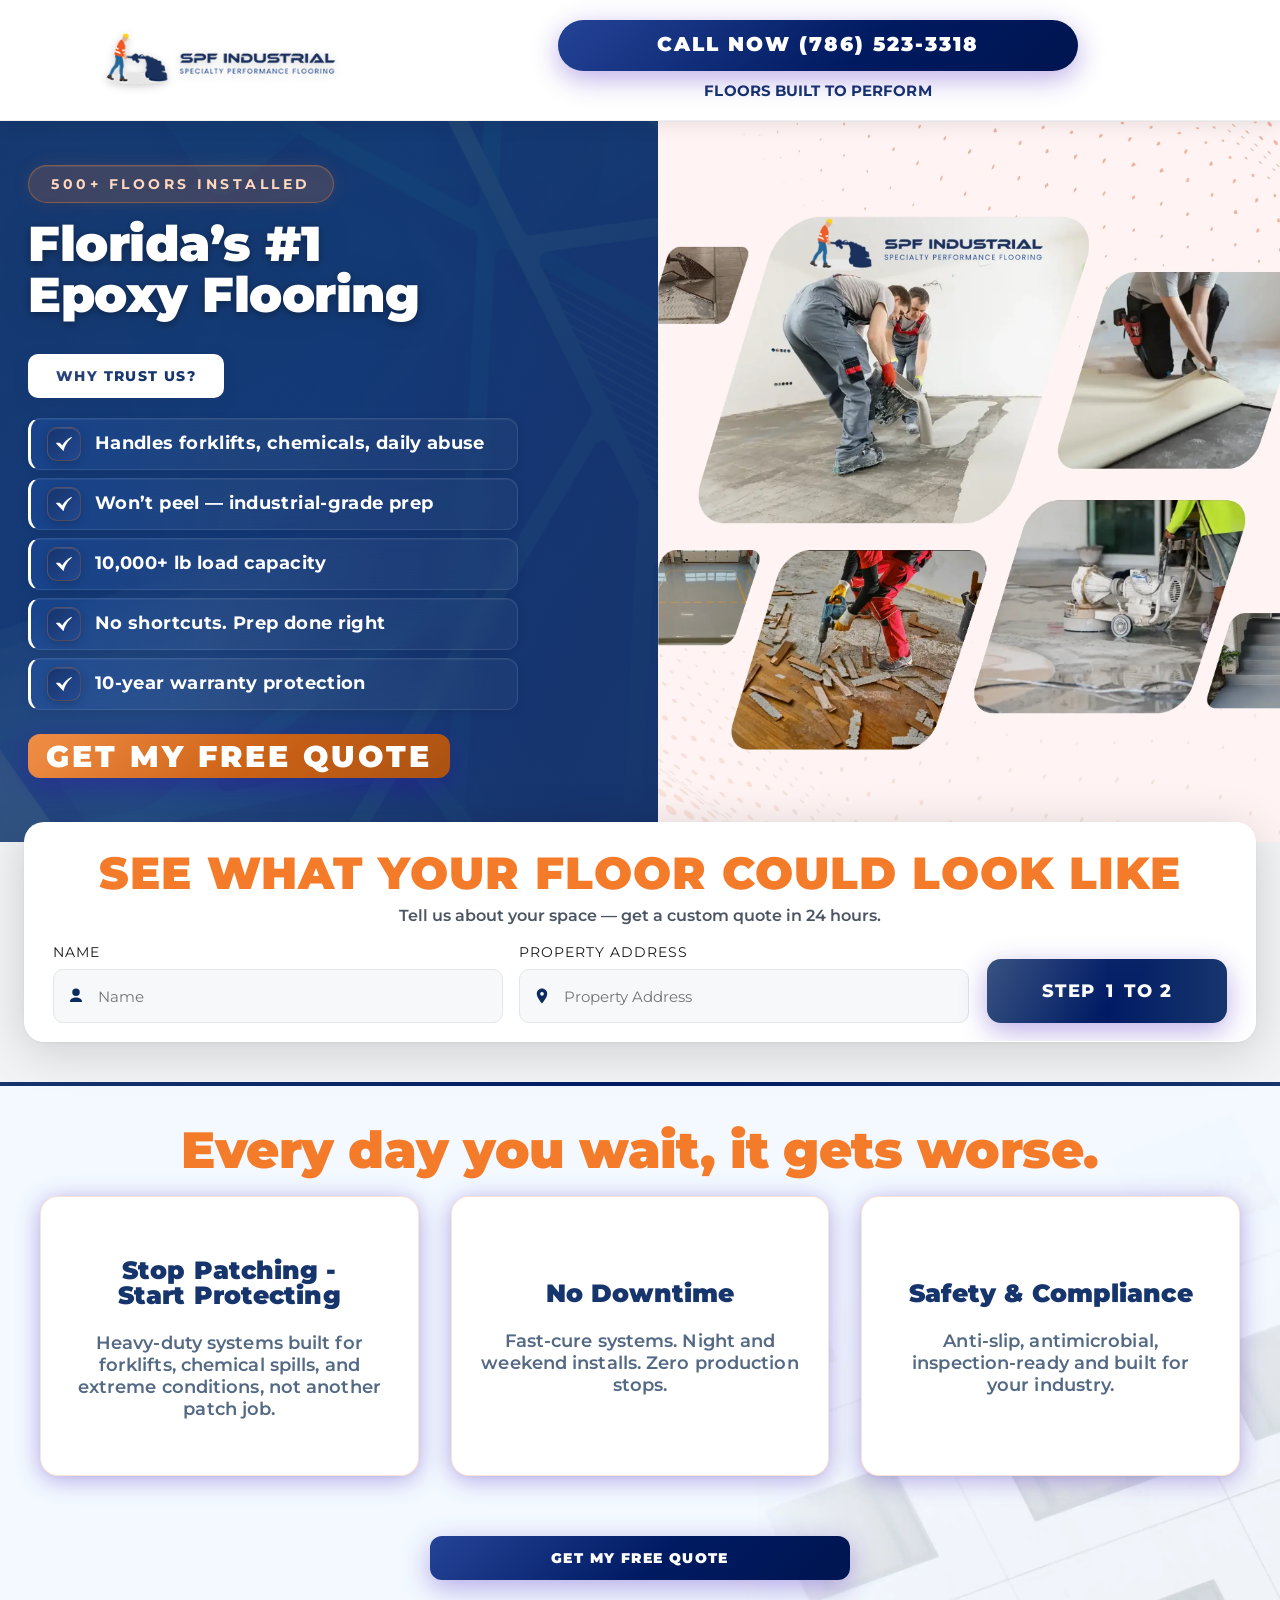
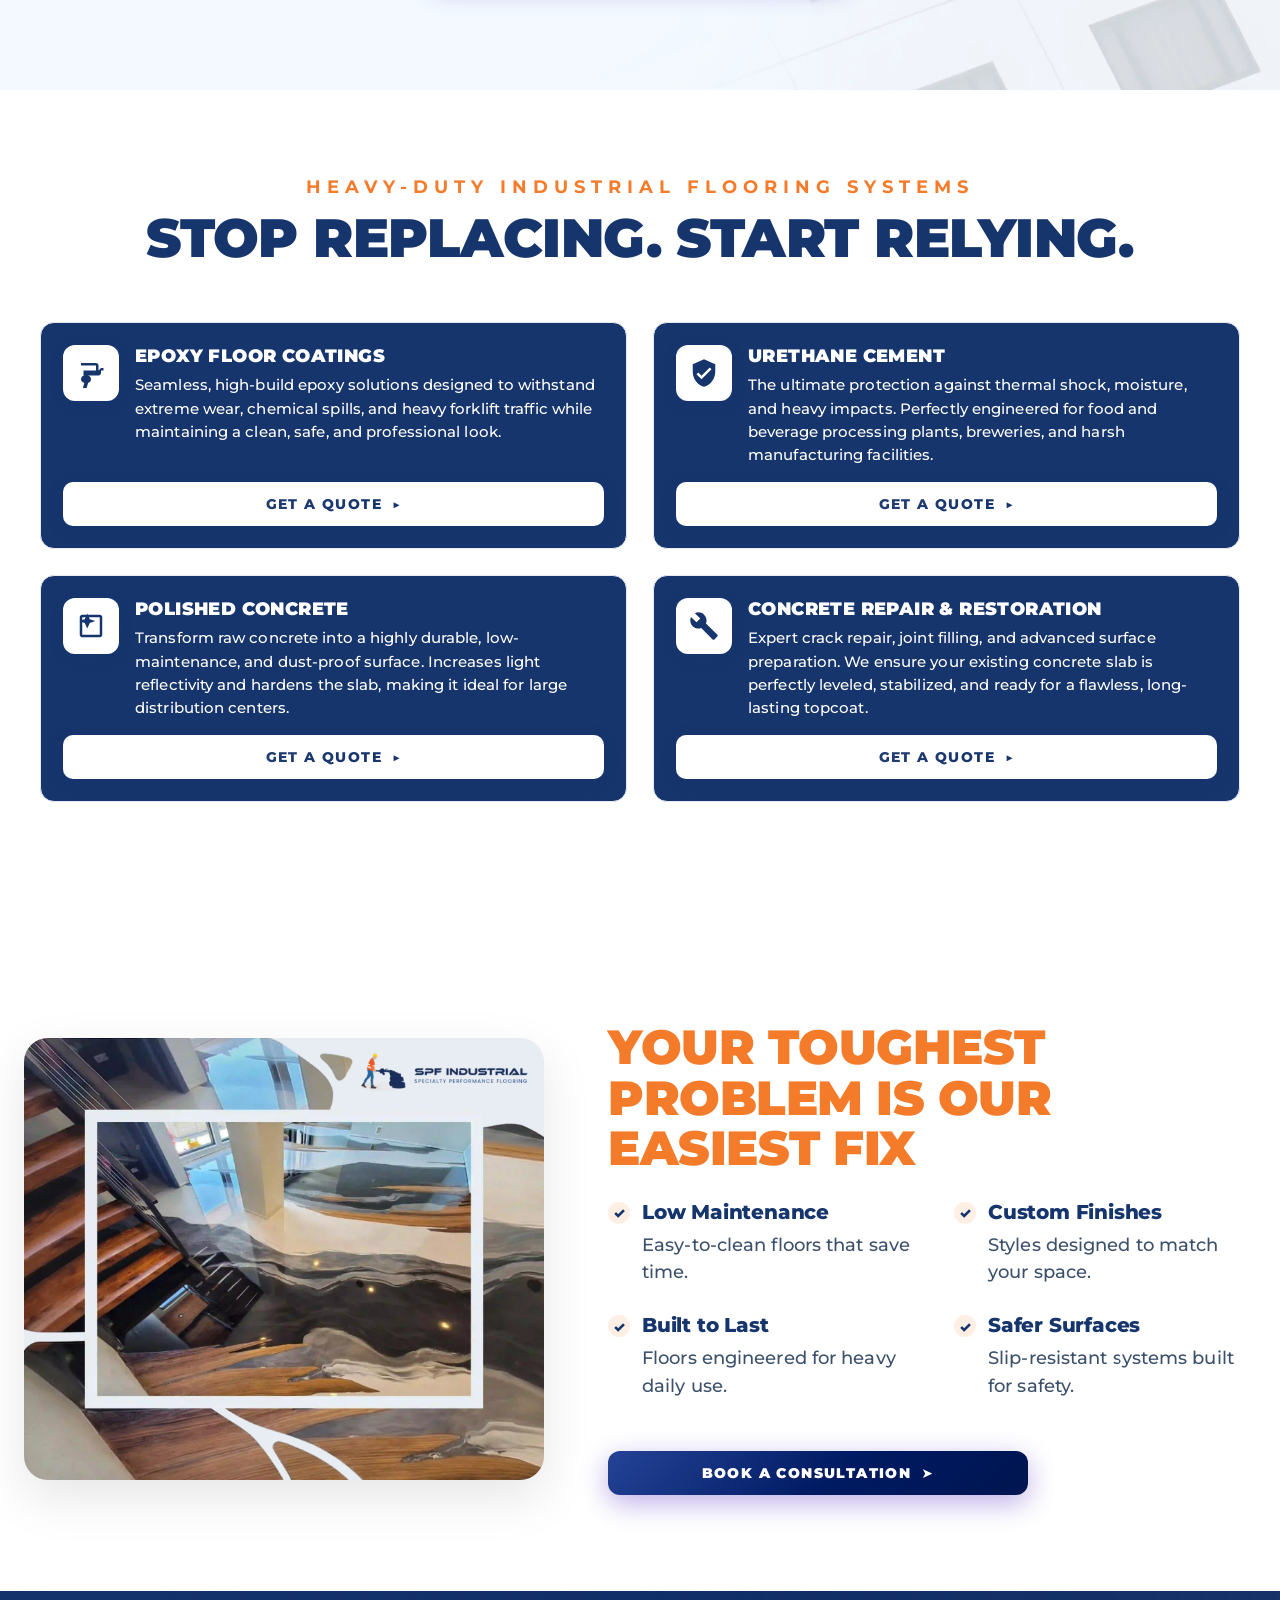
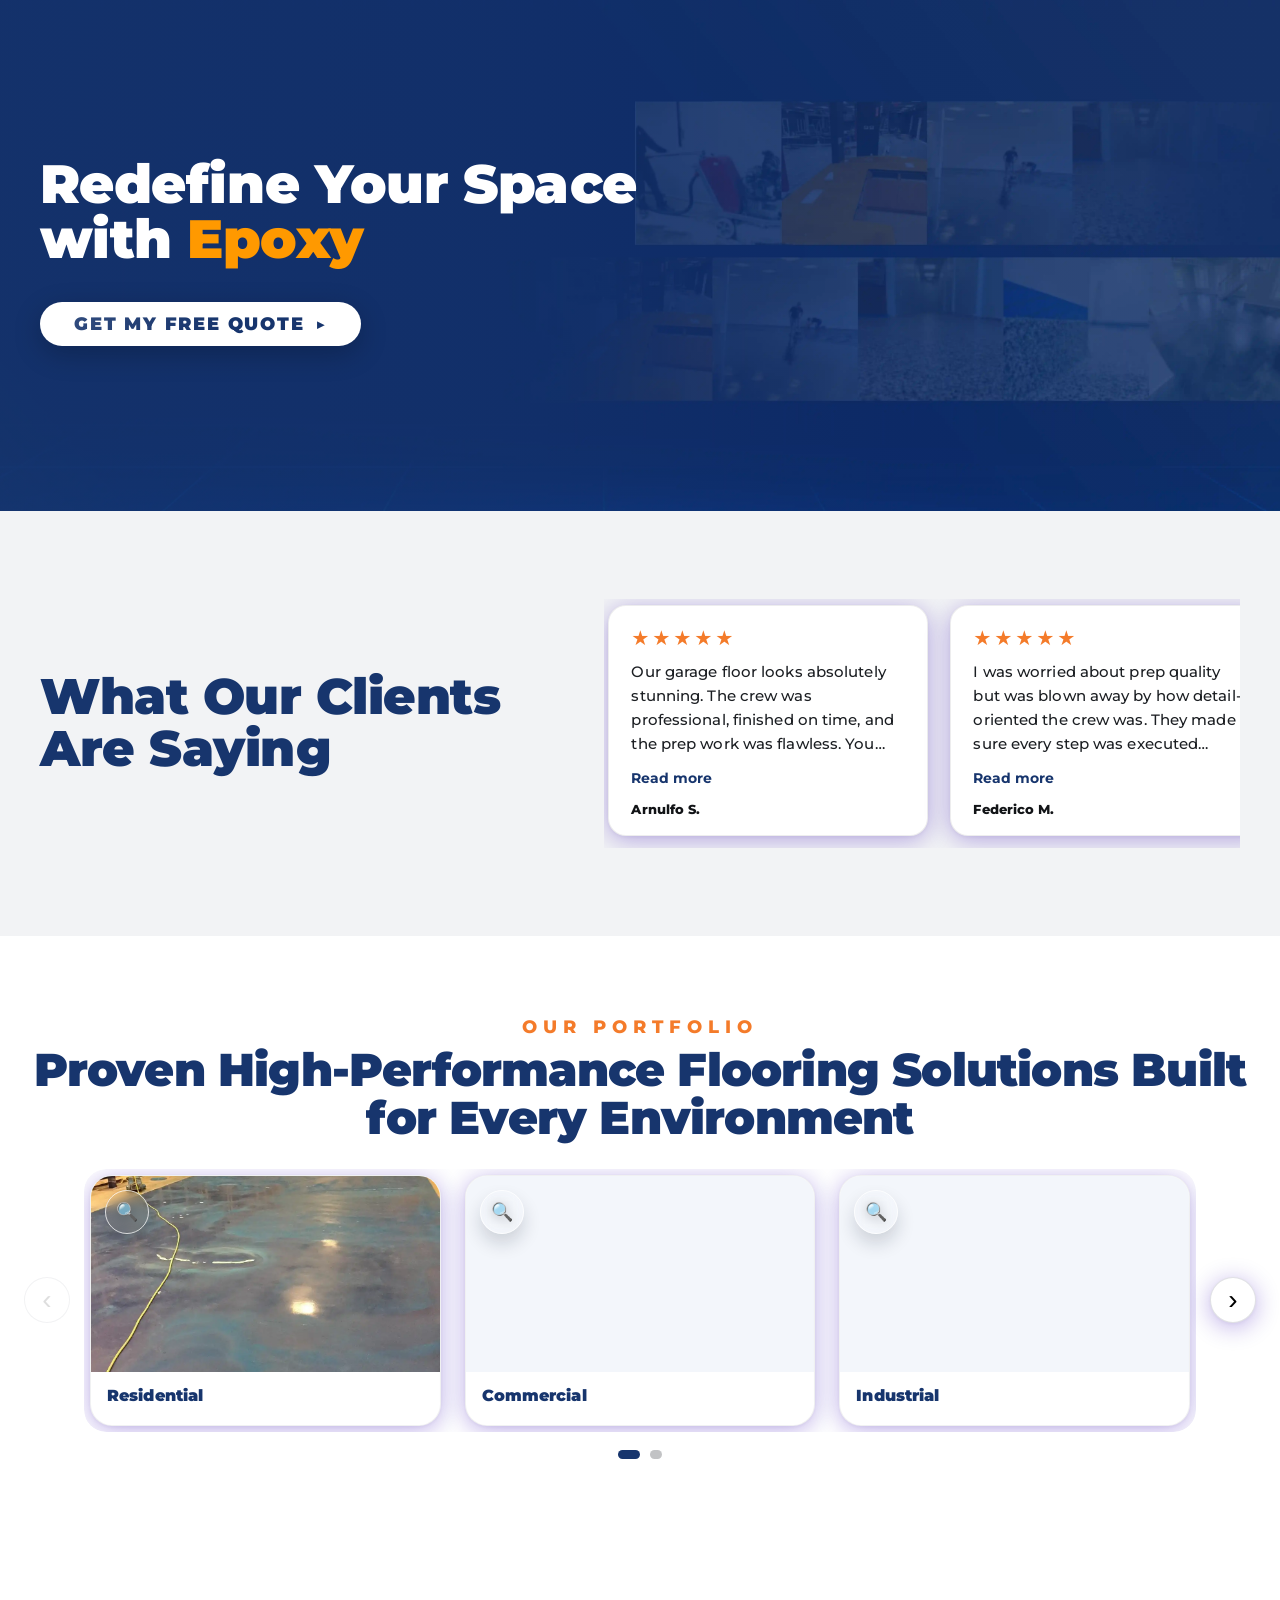
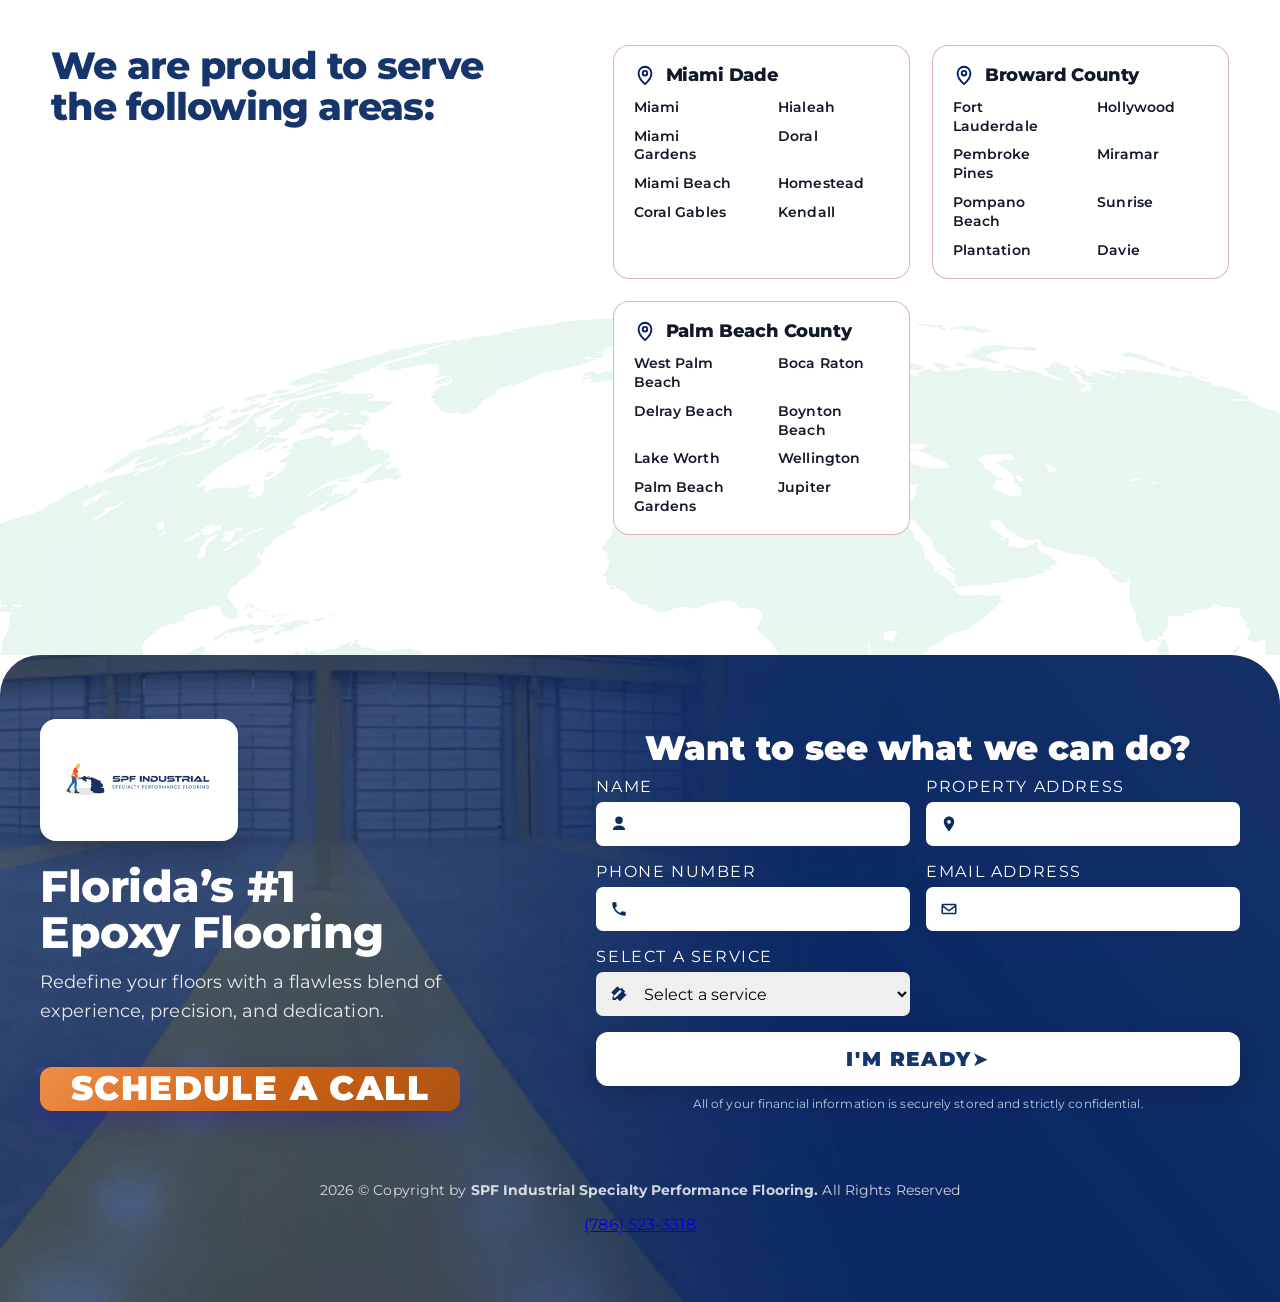
==== templates/index.html @ 3ece3d5d "Add files via upload" ====
<!doctype html>
<html lang="en">

<head>
  <!-- Google Tag Manager -->
  <script>(function (w, d, s, l, i) {
      w[l] = w[l] || []; w[l].push({
        'gtm.start':
          new Date().getTime(), event: 'gtm.js'
      }); var f = d.getElementsByTagName(s)[0],
        j = d.createElement(s), dl = l != 'dataLayer' ? '&l=' + l : ''; j.async = true; j.src =
          'https://www.googletagmanager.com/gtm.js?id=' + i + dl; f.parentNode.insertBefore(j, f);
    })(window, document, 'script', 'dataLayer', 'GTM-K4WBZX8R');</script>
  <!-- End Google Tag Manager -->
  <meta charset="utf-8" />
  <meta name="viewport" content="width=device-width,initial-scale=1" />

  <!-- ===================== PRIMARY SEO ===================== -->
  <title>Epoxy Flooring South Florida | SPF Industrial</title>
  <meta name="description"
    content="SPF installs high-performance epoxy flooring, urethane cement, polished concrete, and concrete repair systems for industrial and commercial spaces across South Florida. Get your free quote today." />
  <meta name="robots" content="index, follow" />
  <link rel="canonical" href="https://quote.spfepoxy.com/" />

  <!-- ===================== OPEN GRAPH ===================== -->
  <meta property="og:title" content="Epoxy Flooring South Florida | SPF Industrial" />
  <meta property="og:description"
    content="High-build epoxy, urethane cement, polished concrete & more. 500+ floors installed across South Florida. Miami-Dade, Broward & Palm Beach County. Free quote: (786) 523-3318." />
  <meta property="og:type" content="website" />
  <meta property="og:url" content="https://quote.spfepoxy.com/" />
  <meta property="og:locale" content="en_US" />
  <meta property="og:site_name" content="SPF Industrial Specialty Performance Flooring" />

  <!-- ===================== TWITTER / X ===================== -->
  <meta name="twitter:card" content="summary_large_image" />
  <meta name="twitter:title" content="South Florida's #1 Epoxy Flooring Contractor | SPF Industrial" />
  <meta name="twitter:description"
    content="High-build epoxy, urethane cement, polished concrete & more. 500+ floors installed. Miami-Dade, Broward & Palm Beach County. Free quote: (786) 523-3318." />
  <meta name="twitter:image" content="https://quote.spfepoxy.com/assets/images/pro-bg.webp" />

  <!-- ===================== GEO ===================== -->
  <meta name="geo.region" content="US-FL" />
  <meta name="geo.placename" content="Miami-Dade County, Florida" />

  <!-- ===================== SOCIAL IMAGES ===================== -->
  <meta property="og:image" content="https://quote.spfepoxy.com/assets/images/pro-bg.webp" />
  <meta property="og:image:width" content="1200" />
  <meta property="og:image:height" content="630" />
  <meta property="og:image:alt"
    content="SPF Industrial Specialty Performance Flooring — South Florida epoxy flooring contractor" />

  <!-- ===================== STRUCTURED DATA ===================== -->
  <script type="application/ld+json">
  {
    "@context": "https://schema.org",
    "@graph": [
      {
        "@type": "LocalBusiness",
        "name": "SPF Industrial Specialty Performance Flooring",
        "alternateName": "SPF Epoxy",
        "description": "South Florida's #1 epoxy flooring contractor. High-performance epoxy floor coatings, urethane cement, polished concrete, metallic epoxy, quartz epoxy, and concrete repair for industrial, commercial, and residential spaces across Miami-Dade, Broward, and Palm Beach County.",
        "url": "https://quote.spfepoxy.com/",
        "telephone": "+1-786-523-3318",
        "image": "https://quote.spfepoxy.com/assets/images/pro-bg.webp",
        "logo": "https://quote.spfepoxy.com/assets/images/logo.svg",
        "priceRange": "$$",
        "address": {
          "@type": "PostalAddress",
          "addressLocality": "Miami",
          "addressRegion": "FL",
          "postalCode": "33131",
          "addressCountry": "US"
        },
        "areaServed": [
          { "@type": "AdministrativeArea", "name": "Miami-Dade County, Florida" },
          { "@type": "AdministrativeArea", "name": "Broward County, Florida" },
          { "@type": "AdministrativeArea", "name": "Palm Beach County, Florida" }
        ],
        "hasOfferCatalog": {
          "@type": "OfferCatalog",
          "name": "Industrial & Commercial Flooring Services",
          "itemListElement": [
            { "@type": "Offer", "itemOffered": { "@type": "Service", "name": "Epoxy Floor Coatings", "description": "Seamless, high-build epoxy solutions for warehouses, commercial kitchens, garages, and industrial facilities." } },
            { "@type": "Offer", "itemOffered": { "@type": "Service", "name": "Urethane Cement Flooring", "description": "Three-component urethane mortar systems for food processing, breweries, and thermal-shock environments." } },
            { "@type": "Offer", "itemOffered": { "@type": "Service", "name": "Polished Concrete", "description": "Full-diamond polished concrete for warehouses, distribution centers, and retail spaces." } },
            { "@type": "Offer", "itemOffered": { "@type": "Service", "name": "Metallic Epoxy Flooring", "description": "Custom 3D metallic epoxy for showrooms, restaurants, car dealerships, and residential spaces." } },
            { "@type": "Offer", "itemOffered": { "@type": "Service", "name": "Quartz Epoxy Flooring", "description": "Slip-resistant quartz aggregate epoxy for commercial kitchens, healthcare, and wet-area environments." } },
            { "@type": "Offer", "itemOffered": { "@type": "Service", "name": "Concrete Repair & Restoration", "description": "Crack repair, joint filling, and surface preparation for existing concrete slabs." } }
          ]
        },
        "aggregateRating": {
          "@type": "AggregateRating",
          "ratingValue": "5.0",
          "reviewCount": "3",
          "bestRating": "5"
        },
        "review": [
          {
            "@type": "Review",
            "author": { "@type": "Person", "name": "Arnulfo S." },
            "reviewRating": { "@type": "Rating", "ratingValue": "5", "bestRating": "5" },
            "reviewBody": "Our garage floor looks absolutely stunning. The crew was professional, finished on time, and the prep work was flawless. You can tell they know exactly what they're doing. Highly recommend SPF!"
          },
          {
            "@type": "Review",
            "author": { "@type": "Person", "name": "Cheo C." },
            "reviewRating": { "@type": "Rating", "ratingValue": "5", "bestRating": "5" },
            "reviewBody": "I totally recommend SPF for your flooring needs. Amir and his team are respectful, clean, and responsible. Thank you for making our floors look incredible."
          }
        ],
        "sameAs": [
          "https://www.facebook.com/specialty.performance.flooring/",
          "https://www.instagram.com/spf_industrial/",
          "https://www.youtube.com/@amirkhoshroo6023"
        ]
      },
      {
        "@type": "WebSite",
        "name": "SPF Industrial Specialty Performance Flooring",
        "url": "https://quote.spfepoxy.com/",
        "description": "South Florida's #1 epoxy flooring contractor serving Miami-Dade, Broward, and Palm Beach County.",
        "potentialAction": {
          "@type": "SearchAction",
          "target": "https://quote.spfepoxy.com/?s={search_term_string}",
          "query-input": "required name=search_term_string"
        }
      },
      {
        "@type": "FAQPage",
        "mainEntity": [
          {
            "@type": "Question",
            "name": "What types of flooring systems does SPF Industrial install?",
            "acceptedAnswer": {
              "@type": "Answer",
              "text": "SPF Industrial installs the full range of industrial and commercial resinous floor systems including high-build epoxy coatings, urethane cement (urethane mortar), metallic epoxy, quartz aggregate epoxy, polished concrete, concrete grind and seal, and concrete repair and restoration. We serve warehouses, commercial kitchens, food processing plants, car dealerships, retail spaces, healthcare facilities, garages, and residential spaces across Miami-Dade, Broward, and Palm Beach County."
            }
          },
          {
            "@type": "Question",
            "name": "What areas in South Florida does SPF Industrial serve?",
            "acceptedAnswer": {
              "@type": "Answer",
              "text": "SPF Industrial serves the entire South Florida tri-county area: Miami-Dade County (Miami, Hialeah, Doral, Coral Gables, Miami Beach, Homestead, Kendall), Broward County (Fort Lauderdale, Hollywood, Pembroke Pines, Miramar, Pompano Beach, Sunrise, Plantation, Davie), and Palm Beach County (West Palm Beach, Boca Raton, Delray Beach, Boynton Beach, Wellington, Palm Beach Gardens, Jupiter). We also serve government and military installations across South Florida."
            }
          },
          {
            "@type": "Question",
            "name": "How long does an epoxy floor installation take?",
            "acceptedAnswer": {
              "@type": "Answer",
              "text": "Most commercial epoxy floor installations take 1–3 days depending on square footage, system type, and existing slab condition. Surface preparation (diamond grinding, shot blasting, moisture testing) typically takes one day. Coating application and cure time takes an additional 1–2 days. SPF Industrial offers fast-cure systems and night/weekend scheduling for commercial operations that cannot afford downtime. Most floors return to foot traffic within 12 hours and full use within 24 hours."
            }
          },
          {
            "@type": "Question",
            "name": "Why is SPF Industrial different from other epoxy flooring contractors in South Florida?",
            "acceptedAnswer": {
              "@type": "Answer",
              "text": "SPF Industrial's primary differentiator is industrial-grade surface preparation on every project — diamond grinding, shot blasting, and moisture vapor emission testing before any coating is applied. Most epoxy failures are caused by inadequate prep. We have installed 500+ floors across South Florida and have been trusted by the US Coast Guard, US Military, and multiple Florida municipalities. Our systems are engineered specifically for South Florida's humidity, high water table, and thermal cycling conditions."
            }
          },
          {
            "@type": "Question",
            "name": "How much does epoxy flooring cost in South Florida?",
            "acceptedAnswer": {
              "@type": "Answer",
              "text": "Epoxy flooring costs in South Florida typically range from $3–$12+ per square foot depending on the system type, existing concrete condition, square footage, and surface prep required. Standard solid epoxy starts at $3–$5/sqft. Metallic epoxy runs $8–$15/sqft. Urethane cement for food processing facilities runs $8–$18/sqft. Polished concrete ranges $3–$8/sqft. Contact SPF Industrial at (786) 523-3318 for a free on-site assessment and detailed quote for your specific project."
            }
          }
        ]
      }
    ]
  }
  </script>

  <link href="/assets/images/favicon.webp" rel="icon" />
  <link href="/assets/images/apple-touch-icon.webp" rel="apple-touch-icon" />

  <!-- Fonts -->
  <link rel="preconnect" href="https://fonts.googleapis.com" />
  <link rel="preconnect" href="https://fonts.gstatic.com" crossorigin />
  <link
    href="https://fonts.googleapis.com/css2?family=Barlow:ital,wght@0,400;0,500;0,600;0,700;0,800;0,900;1,400&family=Barlow+Condensed:wght@600;700;800;900&family=Inter:wght@400;500;600;700&family=Montserrat:wght@500;600;700;800;900&display=swap"
    rel="stylesheet" />

  <!-- CSS -->
  <link rel="stylesheet" href="/assets/css/styles.css" />
  <link rel="stylesheet" href="/assets/css/styles-enhanced.css" />

  <style>
    .disabled-link {
      pointer-events: none;
      /* disables click */
      cursor: not-allowed;
      opacity: 0.5;
      /* optional visual cue */
      text-decoration: none;
    }

    .site-header {
      background: #fff;
    }

    @media (max-width: 992px) {

      .site-header,
      .site-header .header-inner {
        background: #fff !important;
        background-image: none !important;

      }

      .header-inner {
        flex-direction: row !important;
      }

      .btn-phone {
        display: block;
      }

      .call-sub {
        color: var(--primary-darkblue);
        margin-top: 10px;
        font-size: 12px;
        line-height: 1.2;
      }
    }

    
  </style>
</head>

<body>
  <!-- Google Tag Manager (noscript) -->
  <noscript><iframe src="https://www.googletagmanager.com/ns.html?id=GTM-K4WBZX8R" height="0" width="0"
      style="display:none;visibility:hidden"></iframe></noscript> 
  <!-- End Google Tag Manager (noscript) -->

  <!-- HEADER -->
  <header class="site-header">
    <div class="header-inner header-v2">
      <!-- LEFT: LOGO -->
      <div class="header-logo">
        <img src="/assets/images/logo.svg" alt="SPF Industrial Specialty Performance Flooring" />
      </div>

      <!-- RIGHT: CTA -->
      <div class="header-cta">
        <!-- <a class="btn-outline" href="tel:+17863813657">Request service</a> -->

        <!--
        <div class="call-wrap desktop-display">
          <a class="btn-solid" href="tel:+17865233318">
            <span class="header-btn-line1">GET MY FREE QUOTE</span>
            <span class="header-btn-line2"></span>
          </a>
          <span class="call-sub">Floors Built to Perform</span>
        </div>
        -->

        <div class="call-wrap ">
          <a class="btn-solid" href="tel:+17865233318">
            <span class="header-btn-line1">CALL NOW <span class="btn-phone">(786) 523-3318</span></span>
            <span class="header-btn-line2"></span>
          </a>
          <span class="call-sub">Floors Built to Perform</span>
        </div>


      </div>
    </div>
  </header>

  <!-- HERO + FORM -->
  <main>
    <section class="hero">
      <div class="hero-grid">
        <!-- LEFT (blue overlay city) -->
        <div class="hero-left">
          <div class="hero-left-inner">
            <!-- Mobile hero video (shows above the location pill) -->
            <div class="hero-loc-media" aria-hidden="true">
              <video class="hero-video-mobile" autoplay muted loop playsinline preload="auto"
                poster="/assets/images/hero-family.webp">
                <!-- <source src="assets/videos/jetski.mp4" type="video/quicktime" />
                  <source src="assets/videos/jetski.mp4" type="video/mp4" /> -->
              </video>
            </div>

            <!-- Mobile-only notice 
              <div class="hero-mobile-notice">
                WE DO NOT DO SMALL CUSTOM GLASS JOBS
              </div>
              -->

            <!-- Mobile-only location pill inside hero -->
            <div class="hero-loc">
              <span class="hero-loc-pill">
                <img class="hero-loc-icon" src="/assets/images/location-pin.svg" alt="" aria-hidden="true" />
                <span class="hero-loc-text" id="heroLocation">SOUTH FLORIDA</span>
              </span>
            </div>

            <div class="hero-copy">
              <div class="hero-kicker">
                500+ Floors Installed
              </div>

              <h1 class="hero-title">
                Florida’s #1 <br> Epoxy Flooring

              </h1>

              <button class="hero-trust-btn svc-btn" data-service="" type="button">
                Why Trust Us?
              </button>

              <ul class="hero-points icon-list" aria-label="Key service highlights">
                <li class="hero-point icon-list__item">
                  <div class="hero-point-icon">
                    <img src="/assets/images/hero-icon/2.svg" alt="" aria-hidden="true" />
                  </div>
                  <div class="hero-point-text">
                    <span class="hero-point-title">Handles forklifts, chemicals, daily abuse</span>
                  </div>
                </li>

                <li class="hero-point icon-list__item">
                  <div class="hero-point-icon">
                    <img src="/assets/images/hero-icon/2.svg" alt="" aria-hidden="true" />
                  </div>
                  <div class="hero-point-text">
                    <span class="hero-point-title">Won’t peel — industrial-grade prep</span>
                  </div>
                </li>

                <li class="hero-point icon-list__item">
                  <div class="hero-point-icon">
                    <img src="/assets/images/hero-icon/2.svg" alt="" aria-hidden="true" />
                  </div>
                  <div class="hero-point-text">
                    <span class="hero-point-title">10,000+ lb load capacity</span>
                  </div>
                </li>

                <li class="hero-point icon-list__item">
                  <div class="hero-point-icon">
                    <img src="/assets/images/hero-icon/2.svg" alt="" aria-hidden="true" />
                  </div>
                  <div class="hero-point-text">
                    <span class="hero-point-title">No shortcuts. Prep done right</span>
                  </div>
                </li>

                <li class="hero-point icon-list__item">
                  <div class="hero-point-icon">
                    <img src="/assets/images/hero-icon/2.svg" alt="" aria-hidden="true" />
                  </div>
                  <div class="hero-point-text">
                    <span class="hero-point-title">10-year warranty protection</span>
                  </div>
                </li>

              </ul>

              <a class="hero-call mobile-display " href="tel:+17865233318">
                <span class="hero-call-top"></span>
                <span class="hero-call-main">CALL NOW (786) 523-3318</span>
              </a>
              
              <div class="pros-cta desktop-display ">
                <a class="pros-btn-quote svc-btn hero-trust-btn" data-service=""
                  style="font-size:30px; margin-top:-10px;">
                  GET MY FREE QUOTE
                </a>
              </div>
            </div>
          </div>
        </div>

        <!-- RIGHT (hero video) -->
        <div class="hero-right" aria-hidden="true">
          <video class="hero-video" autoplay muted loop playsinline preload="auto"
            poster="/assets/images/hero-family.webp">
            <!-- <source src="assets/videos/jetski.mp4" type="video/quicktime" />
                  <source src="assets/videos/jetski.mp4" type="video/mp4" /> -->
          </video>
        </div>
      </div>

      <!-- FLOATING FORM CARD -->
      <div class="hero-form-wrap">
        <div class="hero-form-card">
          <div class="hero-form-head">
            <div class="hero-form-title">
              See What Your Floor Could Look Like
            </div>
            <div class="hero-form-sub">
              Tell us about your space — get a custom quote in 24 hours.
            </div>
          </div>


          <form class="hero-form" id="contactFormHero" action="/submit-form" method="POST">
            <div class="hero-fields">
              <div class="hero-steps" data-step="1">
                <!-- STEP 1 -->
                <div class="hero-step is-active" data-step="1">
                  <div class="hero-fields hero-fields--step">
                    <div class="field field-name">
                      <label>NAME</label>
                      <div class="input-icon-wrap">
                        <span class="input-icon" aria-hidden="true">
                          <svg viewBox="0 0 24 24">
                            <path
                              d="M12 12a5 5 0 1 0-5-5 5 5 0 0 0 5 5Zm0 2c-4.33 0-8 2.17-8 5v1h16v-1c0-2.83-3.67-5-8-5Z" />
                          </svg>
                        </span>
                        <input type="text" name="full_name" placeholder="Name" required />
                      </div>
                    </div>

                    <div class="field field-address">
                      <label>PROPERTY ADDRESS</label>
                      <div class="input-icon-wrap">
                        <span class="input-icon" aria-hidden="true">
                          <svg viewBox="0 0 24 24">
                            <path
                              d="M12 2C8.13 2 5 5.13 5 9c0 5.25 7 13 7 13s7-7.75 7-13c0-3.87-3.13-7-7-7Zm0 9.5A2.5 2.5 0 1 1 12 6.5a2.5 2.5 0 0 1 0 5Z" />
                          </svg>
                        </span>
                        <input type="text" name="address" placeholder="Property Address" required />
                      </div>
                    </div>
                  </div>
                </div>

                <!-- STEP 2 -->
                <div class="hero-step" data-step="2">
                  <div class="hero-fields hero-fields--step hero-fields--3col">
                    <div class="field field-phone">
                      <label>PHONE NUMBER</label>
                      <div class="input-icon-wrap">
                        <span class="input-icon" aria-hidden="true">
                          <svg viewBox="0 0 24 24">
                            <path
                              d="M6.62 10.79a15.05 15.05 0 0 0 6.59 6.59l2.2-2.2a1 1 0 0 1 1-.24 11.36 11.36 0 0 0 3.56.57 1 1 0 0 1 1 1V20a1 1 0 0 1-1 1A17 17 0 0 1 3 4a1 1 0 0 1 1-1h3.49a1 1 0 0 1 1 1 11.36 11.36 0 0 0 .57 3.56 1 1 0 0 1-.24 1Z" />
                          </svg>
                        </span>
                        <input type="tel" name="phone" placeholder="Phone Number" required />
                      </div>
                    </div>

                    <div class="field service-email">
                      <label>EMAIL ADDRESS</label>
                      <div class="input-icon-wrap">
                        <span class="input-icon" aria-hidden="true">
                          <svg viewBox="0 0 24 24">
                            <path
                              d="M4 5h16a2 2 0 0 1 2 2v10a2 2 0 0 1-2 2H4a2 2 0 0 1-2-2V7a2 2 0 0 1 2-2Zm0 2v.01L12 13l8-5.99V7H4Zm16 10V9.5l-7.4 5.55a1 1 0 0 1-1.2 0L4 9.5V17h16Z" />
                          </svg>
                        </span>
                        <input type="email" name="email" placeholder="Email Address" required />
                      </div>
                    </div>

                    <div class="field service-field">
                      <label>SELECT A SERVICE</label>
                      <div class="input-icon-wrap select-icon-wrap">
                        <span class="input-icon" aria-hidden="true">
                          <svg viewBox="0 0 24 24">
                            <path
                              d="M21.7 13.35 18.65 10.3l1.05-1.05a1 1 0 0 0 0-1.41l-3.54-3.54a1 1 0 0 0-1.41 0L13.7 5.35 10.65 2.3a1 1 0 0 0-1.41 0L2.3 9.24a1 1 0 0 0 0 1.41l3.05 3.05-2 2V20h4.3l2-2 3.05 3.05a1 1 0 0 0 1.41 0l7.94-7.94a1 1 0 0 0-.05-1.76ZM7.24 17H5v-2.24l8.34-8.34 2.24 2.24Z" />
                          </svg>
                        </span>
                        <div class="form-floating">
                          <select class="form-select" name="service" required>
                            <option value="" disabled selected>Select a service</option>
                            <option value="Resinous Flooring">Resinous Flooring</option>
                            <option value="Concrete">Concrete</option>
                            <option value="Terrazzo">Terrazzo</option>
                            <option value="Removal">Removal</option>
                            <option value="Other Services">Other Services</option>
                          </select>
                        </div>
                      </div>
                    </div>
                  </div>
                </div>

                <div class="hero-step-controls">
                  <button class="hero-step-btn" type="button" id="heroNextBtn">
                    Step <span id="heroStepNum">1</span> to 2
                  </button>

                  <button class="hero-step-btn desktop-display" type="button" id="heroSubmitBtn">
                    GET MY FREE QUOTE <span class="arrow">➤</span>
                  </button>

                  <button class="hero-step-btn mobile-display" type="button" id="heroSubmitBtn">
                    CALL NOW (786) 523-3318
                  </button>
                </div>
              </div>
            </div>
          </form>





          <div class="hero-form-bottom-media" aria-hidden="true">
            <span class="hero-bottom-frame"></span>
            <span class="hero-bottom-sheen"></span>
          </div>
        </div>
      </div>
    </section>

    <!-- reCAPTCHA Modal -->
    <div class="ui-modal" id="recaptchaModal" aria-hidden="true">
      <div class="ui-modal__backdrop" data-recaptcha-close></div>
      <div class="ui-modal__card recaptcha-modal__card" role="dialog" aria-modal="true">
        <div class="ui-modal__header">
          <div class="ui-modal__icon">&#10003;</div>
          <div>
            <div class="ui-modal__title">Almost there!</div>
            <div class="ui-modal__subtitle">Please verify you're not a robot.</div>
          </div>
        </div>
        <div class="recaptcha-modal__body">
          <div class="hero-recaptcha" id="heroRecaptchaWrap">
            <div class="g-recaptcha" data-sitekey="6LdwsJYsAAAAADSTjyew-suICFoAV1KlqzOxfRbX"></div>
          </div>
        </div>
      </div>
    </div>
  </main>

  <!-- WHY TRUST US -->
  <section class="why-trust" id="deals">
    <div class="why-inner">
      <h2 class="why-title">
        Every day you wait, it gets worse.
      </h2>
      <!-- <p class="why-sub">
            Simply share or mention these offers to your SPF Industrial Specialty Performance Flooring Innovations
            team member and save on your service!
          </p> -->

      <div class="why-grid">
        <!-- Card 1 -->
        <article class="why-card">
          <span class="why-corner" aria-hidden="true">

          </span>

          <div class="why-big">
            Stop Patching -<br> Start Protecting
          </div>
          <div class="why-mid">
          </div>
          <div class="why-small">
            Heavy-duty systems built for forklifts, chemical spills, and extreme conditions, not another patch job.
          </div>

          <!-- <div class="why-divider"></div> -->

          <!-- <div class="why-foot">
                <span>Expires</span>
                <strong>01/31/2026</strong>
              </div> -->
        </article>

        <!-- Card 2 -->
        <article class="why-card">
          <span class="why-corner" aria-hidden="true">
          </span>


          <div class="why-big">
            No Downtime
          </div>
          <div class="why-mid"></div>
          <div class="why-small">
            Fast-cure systems. Night and weekend installs. Zero production stops.
          </div>

          <!-- <div class="why-divider"></div> -->

          <!-- <div class="why-foot">
                <span>Expires in 22 days</span>
                <strong>01/31/2026</strong>
              </div> -->
        </article>

        <!-- Card 3 -->
        <article class="why-card">
          <span class="why-corner" aria-hidden="true">
          </span>
          <div class="why-big">
            Safety & Compliance
          </div>
          <div class="why-mid"></div>
          <div class="why-small">
            Anti-slip, antimicrobial, inspection-ready and built for your industry.
          </div>
          <!-- <div class="why-divider"></div> -->

          <!-- <div class="why-foot">
                <span>Expires</span>
                <strong>01/31/2026</strong>
              </div> -->
        </article>
      </div>

      <div class="pros-cta desktop-display">
        <a class="pros-btn svc-btn" data-service="">
          GET MY FREE QUOTE
        </a>
      </div>

      <div class="pros-cta mobile-display">
        <a class="pros-btn svc-btn" href="tel:+17865233318">
          CALL NOW (786) 523-3318
        </a>
      </div>

    </div>
  </section>

  <!-- OUR SERVICES -->
  <section class="services" id="services">
    <div class="services-inner">
      <!-- Header -->
      <div class="services-head">
        <div class="services-kicker">HEAVY-DUTY INDUSTRIAL FLOORING SYSTEMS</div>
        <h2 class="services-title">STOP REPLACING. START RELYING.</h2>

        <div class="services-checks" role="list" aria-label="Service highlights">
        </div>

        <!-- Cards -->
        <div class="services-grid">
          <!-- 1 -->
          <article class="svc-card">
            <div class="svc-card-head">
              <div class="svc-icon" aria-hidden="true">
                <svg width="36" height="36" viewBox="0 0 24 24" fill="currentColor" xmlns="http://www.w3.org/2000/svg">
                  <path
                    d="M7 14c-1.66 0-3 1.34-3 3 0 1.31 1.16 2.44 2.67 2.91L5.5 24h3l1.17-4.09C11.16 19.44 12 18.31 12 17c0-1.66-1.34-3-3-3H7zm11-4V6c0-1.1-.9-2-2-2H4v2h12v4H6v4h12c1.1 0 2-.9 2-2v-2h2v-2h-2z" />
                </svg>
              </div>

              <div class="svc-text">
                <h3 class="svc-title">
                  EPOXY FLOOR COATINGS
                </h3>
                <p class="svc-desc">
                  Seamless, high-build epoxy solutions designed to withstand extreme wear, chemical spills, and heavy
                  forklift traffic while maintaining a clean, safe, and professional look.
                </p>
              </div>
            </div>

            <a class="svc-btn" data-service="">
              GET A QUOTE
              <span class="svc-arrow" aria-hidden="true">▶</span>
            </a>
          </article>

          <!-- 2 -->
          <article class="svc-card">
            <div class="svc-card-head">
              <div class="svc-icon" aria-hidden="true">
                <svg width="36" height="36" viewBox="0 0 24 24" fill="currentColor" xmlns="http://www.w3.org/2000/svg">
                  <path
                    d="M12 1L3 5v6c0 5.55 3.84 10.74 9 12 5.16-1.26 9-6.45 9-12V5l-9-4zm-2 16l-4-4 1.41-1.41L10 14.17l6.59-6.59L18 9l-8 8z" />
                </svg>
              </div>

              <div class="svc-text">
                <h3 class="svc-title">
                  URETHANE CEMENT
                </h3>
                <p class="svc-desc">
                  The ultimate protection against thermal shock, moisture, and heavy impacts. Perfectly engineered for
                  food and beverage processing plants, breweries, and harsh manufacturing facilities.
                </p>
              </div>
            </div>

            <a class="svc-btn" data-service="">
              GET A QUOTE
              <span class="svc-arrow" aria-hidden="true">▶</span>
            </a>
          </article>

          <!-- 3 -->
          <article class="svc-card">
            <div class="svc-card-head">
              <div class="svc-icon" aria-hidden="true">
                <svg width="36" height="36" viewBox="0 0 24 24" fill="currentColor" xmlns="http://www.w3.org/2000/svg">
                  <path
                    d="M19 3H5c-1.1 0-2 .9-2 2v14c0 1.1.9 2 2 2h14c1.1 0 2-.9 2-2V5c0-1.1-.9-2-2-2zm0 16H5V5h14v14zM9 14l2-4.5L15.5 8 11 6.5 9 2 7 6.5 2.5 8 7 9.5z" />
                </svg>
              </div>

              <div class="svc-text">
                <h3 class="svc-title">POLISHED CONCRETE</h3>
                <p class="svc-desc">
                  Transform raw concrete into a highly durable, low-maintenance, and dust-proof surface. Increases light
                  reflectivity and hardens the slab, making it ideal for large distribution centers.
                </p>
              </div>
            </div>

            <a class="svc-btn" data-service="">
              GET A QUOTE
              <span class="svc-arrow" aria-hidden="true">▶</span>
            </a>
          </article>

          <!-- 4 -->
          <article class="svc-card">
            <div class="svc-card-head">
              <div class="svc-icon" aria-hidden="true">
                <svg width="36" height="36" viewBox="0 0 24 24" fill="currentColor" xmlns="http://www.w3.org/2000/svg">
                  <path
                    d="M22.7 19l-9.1-9.1c.9-2.3.4-5-1.5-6.9-2-2-5-2.4-7.4-1.3L9 6 6 9 1.6 4.7C.5 7.1.9 10.1 2.9 12.1c1.9 1.9 4.6 2.4 6.9 1.5l9.1 9.1c.4.4 1 .4 1.4 0l2.3-2.3c.5-.4.5-1.1.1-1.4z" />
                </svg>
              </div>

              <div class="svc-text">
                <h3 class="svc-title">CONCRETE REPAIR & RESTORATION</h3>
                <p class="svc-desc">
                  Expert crack repair, joint filling, and advanced surface preparation. We ensure your existing concrete
                  slab is perfectly leveled, stabilized, and ready for a flawless, long-lasting topcoat.
                </p>
              </div>
            </div>

            <a class="svc-btn" data-service="">
              GET A QUOTE
              <span class="svc-arrow" aria-hidden="true">▶</span>
            </a>
          </article>
        </div>
      </div>
  </section>

  <!-- PROS SECTION -->
  <section class="pros" id="guarantee">
    <div class="pros-inner">
      <!-- LEFT: image card -->
      <div class="pros-media" aria-hidden="true">
        <div class="pros-photo">
          <img src="/assets/images/pro-bg.webp" alt="SPF Industrial epoxy floor installation in a South Florida commercial facility — seamless high-build coating" loading="lazy" decoding="async" />
        </div>
      </div>

      <!-- RIGHT: content -->
      <div class="pros-content">
        <h2 class="pros-title">YOUR TOUGHEST PROBLEM IS OUR EASIEST FIX</h2>

        <div class="pros-grid">
          <article class="pros-card">
            <h3>Low Maintenance</h3>
            <p>
              Easy-to-clean floors that save time.
            </p>
          </article>

          <article class="pros-card">
            <h3>Custom Finishes</h3>
            <p>
              Styles designed to match your space.
            </p>
          </article>

          <article class="pros-card">
            <h3>Built to Last</h3>
            <p>
              Floors engineered for heavy daily use.
            </p>
          </article>

          <article class="pros-card">
            <h3>Safer Surfaces</h3>
            <p>
              Slip-resistant systems built for safety.
            </p>
          </article>

        </div>

        <div class="pros-cta">
          <a class="pros-btn svc-btn" data-service="">
            BOOK A CONSULTATION <span aria-hidden="true">➤</span>
          </a>
        </div>
      </div>
    </div>
  </section>

  <!-- FINANCING CTA -->
  <section class="financing-cta" id="financing">
    <div class="financing-cta__bg" aria-hidden="true"></div>

    <div class="financing-cta__inner">
      <div class="financing-cta__content">
        <h2 class="financing-cta__title">
          Redefine Your Space <br> with <span style="color:#ff9900;">Epoxy</span>
        </h2>

        <!-- <p class="financing-cta__text">
              We’re excited to offer financing solutions that help homeowners
              stay comfortable and within budget. Our trusted team can assist
              you with any financing-related questions.
            </p> -->

        <a class="financing-cta__btn svc-btn desktop-display" data-service="">
          GET MY FREE QUOTE <span aria-hidden="true">▶</span>
        </a>

        <a class="financing-cta__btn svc-btn mobile-display" href="tel:+17865233318">
          CALL NOW (786) 523-3318
        </a>




      </div>
    </div>
  </section>

  <!-- REVIEWS -->
  <section class="reviews-split" id="reviews">
    <div class="reviews-split__inner">
      <!-- LEFT -->
      <div class="reviews-split__left">
        <h2 class="reviews-split__title">
          What Our Clients Are Saying
        </h2>
      </div>

      <!-- RIGHT -->
      <div class="reviews-split__right">
        <div class="reviews-split__track" aria-label="Customer reviews">
          <!-- Review 1 -->
          <article class="review2-card">
            <div class="review2-stars" aria-label="5 star rating">
              ★★★★★
            </div>

            <p class="review2-text" data-name="Arnulfo S." data-stars="5"
              data-full="Our garage floor looks absolutely stunning. The crew was professional, finished on time, and the prep work was flawless. You can tell they know exactly what they're doing. Highly recommend SPF!">
              Our garage floor looks absolutely stunning. The crew was professional, finished on time, and the prep work
              was flawless. You can tell they know exactly what they're doing. Highly recommend SPF!
            </p>

            <button class="review2-link js-readmore" type="button">
              Read more
            </button>
            <div class="review2-meta">Arnulfo S.</div>
          </article>

          <!-- Review 2 -->
          <article class="review2-card">
            <div class="review2-stars" aria-label="5 star rating">
              ★★★★★
            </div>

            <p class="review2-text" data-name="Federico M." data-stars="5"
              data-full="I was worried about prep quality but was blown away by how detail-oriented the crew was. They made sure every step was executed perfectly — and the final floor reflects that. Amazing job!">
              I was worried about prep quality but was blown away by how detail-oriented the crew was. They made sure
              every step was executed perfectly — and the final floor reflects that. Amazing job!
            </p>

            <button class="review2-link js-readmore" type="button">
              Read more
            </button>
            <div class="review2-meta">Federico M.</div>
          </article>

          <!-- Review 3 -->
          <article class="review2-card">
            <div class="review2-stars" aria-label="5 star rating">
              ★★★★★
            </div>

            <p class="review2-text" data-name="Maria L." data-stars="5"
              data-full="I totally recommend this company for your flooring needs. Amir and his people are very respectful, clean and responsible. Thank you Amir for making our floors look amazing.">
              I totally recommend this company for your flooring needs. Amir and his people are very respectful, clean
              and responsible. Thank you Amir for making our floors look amazing.
            </p>
            <button class="review2-link js-readmore" type="button">
              Read more
            </button>
            <div class="review2-meta">Cheo</div>
          </article>
        </div>
      </div>
    </div>
  </section>

  <!-- REVIEW MODAL -->
  <div class="review-modal" id="reviewModal" aria-hidden="true">
    <div class="review-modal__box" role="dialog" aria-modal="true">
      <button class="review-modal__close" type="button" data-close="true" aria-label="Close">
        ×
      </button>

      <div class="review-modal__stars" id="reviewModalStars"></div>
      <div class="review-modal__text" id="reviewModalText"></div>
      <div class="review-modal__name" id="reviewModalName"></div>
    </div>
  </div>

  <!-- GALLERY -->
  <section class="gallery" id="gallery">
    <div class="gallery-inner">
      <header class="gallery-head">
        <p class="gallery-kicker">OUR PORTFOLIO</p>
        <h2 class="gallery-title">
          Proven High-Performance Flooring Solutions Built for Every Environment
        </h2>
      </header>

      <div class="gallery-slider" aria-label="Previous work gallery">
        <button class="gallery-nav gallery-prev" type="button" aria-label="Previous slide">
          ‹
        </button>

        <div class="gallery-viewport" tabindex="0">
          <div class="gallery-track">
            <!-- 1) Outdoor AC install -->
            <article class="gallery-card">
              <figure class="gallery-media">
                <button class="gallery-zoom" type="button" aria-label="View image">
                  <span aria-hidden="true">🔍</span>
                </button>
                <img src="/assets/images/gallery/image-1.webp" alt="Residential epoxy floor coating by SPF Industrial in a South Florida home garage — seamless finish"
                  loading="lazy" decoding="async" />
              </figure>
              <div class="gallery-cap">
                <div class="gallery-cap-title">Residential</div>
                <div class="gallery-cap-sub">
                </div>
              </div>
            </article>

            <!-- 2) Outdoor unit service -->
            <article class="gallery-card">
              <figure class="gallery-media">
                <button class="gallery-zoom" type="button" aria-label="View image">
                  <span aria-hidden="true">🔍</span>
                </button>
                <img src="/assets/images/gallery/image-2.webp" alt="Commercial epoxy floor system installed by SPF Industrial in a South Florida business — chemical-resistant, forklift-rated surface"
                  loading="lazy" decoding="async" />
              </figure>
              <div class="gallery-cap">
                <div class="gallery-cap-title">Commercial</div>
                <div class="gallery-cap-sub">
                </div>
              </div>
            </article>

            <!-- 3) Commercial unit -->
            <article class="gallery-card">
              <figure class="gallery-media">
                <button class="gallery-zoom" type="button" aria-label="View image">
                  <span aria-hidden="true">🔍</span>
                </button>
                <img src="/assets/images/gallery/image-3.webp" alt="Industrial epoxy floor coating in a South Florida warehouse by SPF Industrial — high-build system rated for forklift traffic"
                  loading="lazy" decoding="async" />
              </figure>
              <div class="gallery-cap">
                <div class="gallery-cap-title">Industrial</div>
                <div class="gallery-cap-sub">
                </div>
              </div>
            </article>

            <!-- 4) Repair / maintenance work -->
            <article class="gallery-card">
              <figure class="gallery-media">
                <button class="gallery-zoom" type="button" aria-label="View image">
                  <span aria-hidden="true">🔍</span>
                </button>
                <img src="/assets/images/gallery/image-4.webp" alt="Garage epoxy floor installed by SPF Industrial — seamless, slip-resistant surface for a South Florida residential garage"
                  loading="lazy" decoding="async" />
              </figure>
              <div class="gallery-cap">
                <div class="gallery-cap-title">Garage</div>
                <div class="gallery-cap-sub">
                </div>
              </div>
            </article>


          </div>
        </div>

        <button class="gallery-nav gallery-next" type="button" aria-label="Next slide">
          ›
        </button>
      </div>

      <div class="gallery-dots" aria-label="Gallery pagination"></div>
    </div>
  </section>
  <!-- GALLERY MODAL -->
  <div class="gallery-modal" id="galleryModal" aria-hidden="true">
    <div class="gallery-modal__backdrop" data-close="1"></div>

    <div class="gallery-modal__dialog" role="dialog" aria-modal="true" aria-label="Image preview">
      <button class="gallery-modal__close" type="button" aria-label="Close" data-close="1">
        ✕
      </button>

      <figure class="gallery-modal__figure">
        <img class="gallery-modal__img" alt="" />
        <figcaption class="gallery-modal__cap">
          <div class="gallery-modal__title"></div>
          <div class="gallery-modal__sub"></div>
        </figcaption>
      </figure>

      <button class="gallery-modal__nav gallery-modal__prev" type="button" aria-label="Previous image">
        ‹
      </button>
      <button class="gallery-modal__nav gallery-modal__next" type="button" aria-label="Next image">
        ›
      </button>
    </div>
  </div>

  <!-- SERVICE AREAS -->
  

  <section class="service-areas" id="service-area">
    <div class="sa2-inner">
      <!-- LEFT -->
      <div class="sa2-left">
        <h2 class="sa2-title">
          We are proud to serve<br />the following areas:
        </h2>
      </div>

      <!-- RIGHT -->
      <div class="sa2-right" aria-label="Service areas by county">
        <!-- Top row (2 cards) -->
        <div class="sa2-row">
          <!-- Miami-Dade -->
          <article class="sa2-card">
            <div class="sa2-card-head">
              <span class="sa2-pin" aria-hidden="true">
                <svg viewBox="0 0 24 24" fill="none">
                  <path d="M12 22s7-6.2 7-12A7 7 0 0 0 5 10c0 5.8 7 12 7 12Z" stroke="currentColor" stroke-width="2" stroke-linejoin="round" />
                  <circle cx="12" cy="10" r="2.5" stroke="currentColor" stroke-width="2" />
                </svg>
              </span>
              <h3 class="sa2-card-title">Miami Dade</h3>
            </div>
            <ul class="sa2-list sa2-list--2">
              <li>Miami</li>
              <li>Hialeah</li>
              <li>Miami Gardens</li>
              <li>Doral</li>
              <li>Miami Beach</li>
              <li>Homestead</li>
              <li>Coral Gables</li>
              <li>Kendall</li>
            </ul>
          </article>

          <article class="sa2-card">
            <div class="sa2-card-head">
              <span class="sa2-pin" aria-hidden="true">
                <svg viewBox="0 0 24 24" fill="none">
                  <path d="M12 22s7-6.2 7-12A7 7 0 0 0 5 10c0 5.8 7 12 7 12Z" stroke="currentColor" stroke-width="2" stroke-linejoin="round" />
                  <circle cx="12" cy="10" r="2.5" stroke="currentColor" stroke-width="2" />
                </svg>
              </span>
              <h3 class="sa2-card-title">Broward County</h3>
            </div>
            <ul class="sa2-list sa2-list--2">
              <li>Fort Lauderdale</li>
              <li>Hollywood</li>
              <li>Pembroke Pines</li>
              <li>Miramar</li>
              <li>Pompano Beach</li>
              <li>Sunrise</li>
              <li>Plantation</li>
              <li>Davie</li>
            </ul>
          </article>

          <article class="sa2-card">
            <div class="sa2-card-head">
              <span class="sa2-pin" aria-hidden="true">
                <svg viewBox="0 0 24 24" fill="none">
                  <path d="M12 22s7-6.2 7-12A7 7 0 0 0 5 10c0 5.8 7 12 7 12Z" stroke="currentColor" stroke-width="2" stroke-linejoin="round" />
                  <circle cx="12" cy="10" r="2.5" stroke="currentColor" stroke-width="2" />
                </svg>
              </span>
              <h3 class="sa2-card-title">Palm Beach County</h3>
            </div>
            <ul class="sa2-list sa2-list--2">
              <li>West Palm Beach</li>
              <li>Boca Raton</li>
              <li>Delray Beach</li>
              <li>Boynton Beach</li>
              <li>Lake Worth</li>
              <li>Wellington</li>
              <li>Palm Beach Gardens</li>
              <li>Jupiter</li>
            </ul>
          </article>

          <!-- Miami-Dade -->
          <!--  <article class="sa2-card">
                <div class="sa2-card-head">
                  <span class="sa2-pin" aria-hidden="true">
                    <svg viewBox="0 0 24 24" fill="none">
                      <path
                        d="M12 22s7-6.2 7-12A7 7 0 0 0 5 10c0 5.8 7 12 7 12Z"
                        stroke="currentColor"
                        stroke-width="2"
                        stroke-linejoin="round"
                      />
                      <circle
                        cx="12"
                        cy="10"
                        r="2.5"
                        stroke="currentColor"
                        stroke-width="2"
                      />
                    </svg>
                  </span>
                  <h3 class="sa2-card-title">Naples</h3>
                </div>
              -->
          <!-- <ul class="sa2-list sa2-list--2">
                  <li>Hialeah</li>
                  <li>Key Biscayne</li>
                  <li>Miami</li>
                  <li>Miami Gardens</li>
                  <li>North Miami Beach</li>
                  <li>Miami Beach</li>
                  <li>Homestead</li>
                  <li>Opa Locka</li>
                </ul> -->
          </article>
        </div>
      </div>
    </div>
  </section>

  <!-- CALL CTA BAR -->
  <section class="final-cta">
    <!-- FULL WIDTH BLUE BACKGROUND -->
    <div class="final-cta-bg-wrap">
      <div class="final-cta-bg-card">
        <!-- CENTERED CONTENT -->
        <div class="final-cta-container">
          <div class="final-cta-content">
            <!-- LEFT -->
            <div class="final-left">
              <div class="final-logo-box">
                <img src="/assets/images/logo.svg" alt="SPF Industrial Specialty Performance Flooring" />
              </div>

              <h2 class="final-title">
                Florida’s #1 <br> Epoxy Flooring 
              </h2>

              <p class="final-desc">
                Redefine your floors with a flawless blend of experience, precision, and dedication.
              </p>

              <a class="final-call mobile-display" href="tel:+17865233318">
                <span class="final-call-main">CALL (786) 523-3318</span>
              </a>

              <a class=" pros-btn-quote svc-btn desktop-display hero-trust-btn" data-service="">
                <span class="final-call-main">SCHEDULE A CALL</span>
              </a>



            </div>

            <!-- RIGHT -->
            <div class="final-right">
              <div class="final-offer">
                <!--<span class="final-offer-pill">$1000 OFF</span> -->
                <span class="final-offer-text">Want to see what we can do?</span>
              </div>

              <!--<div class="final-offer-sub">GET A FREE ESTIMATE TODAY</div>-->
              <form class="final-form" action="/submit-form" method="POST">
                <div class="final-grid">
                  <div class="final-field">
                    <label>NAME</label>
                    <div class="input-icon-wrap">
                      <span class="input-icon" aria-hidden="true">
                        <svg viewBox="0 0 24 24">
                          <path
                            d="M12 12a5 5 0 1 0-5-5 5 5 0 0 0 5 5Zm0 2c-4.33 0-8 2.17-8 5v1h16v-1c0-2.83-3.67-5-8-5Z" />
                        </svg>
                      </span>
                      <input type="text" name="full_name" placeholder="Name" required />
                    </div>
                  </div>

                  <div class="final-field">
                    <label>PROPERTY ADDRESS</label>
                    <div class="input-icon-wrap">
                      <span class="input-icon" aria-hidden="true">
                        <svg viewBox="0 0 24 24">
                          <path
                            d="M12 2C8.13 2 5 5.13 5 9c0 5.25 7 13 7 13s7-7.75 7-13c0-3.87-3.13-7-7-7Zm0 9.5A2.5 2.5 0 1 1 12 6.5a2.5 2.5 0 0 1 0 5Z" />
                        </svg>
                      </span>
                      <input type="text" name="address" placeholder="Property Address" required />
                    </div>
                  </div>

                  <div class="final-field">
                    <label>PHONE NUMBER</label>
                    <div class="input-icon-wrap">
                      <span class="input-icon" aria-hidden="true">
                        <svg viewBox="0 0 24 24">
                          <path
                            d="M6.62 10.79a15.05 15.05 0 0 0 6.59 6.59l2.2-2.2a1 1 0 0 1 1-.24 11.36 11.36 0 0 0 3.56.57 1 1 0 0 1 1 1V20a1 1 0 0 1-1 1A17 17 0 0 1 3 4a1 1 0 0 1 1-1h3.49a1 1 0 0 1 1 1 11.36 11.36 0 0 0 .57 3.56 1 1 0 0 1-.24 1Z" />
                        </svg>
                      </span>
                      <input type="tel" name="phone" placeholder="Phone Number" required />
                    </div>
                  </div>

                  <div class="final-field">
                    <label>EMAIL ADDRESS</label>
                    <div class="input-icon-wrap">
                      <span class="input-icon" aria-hidden="true">
                        <svg viewBox="0 0 24 24">
                          <path
                            d="M4 5h16a2 2 0 0 1 2 2v10a2 2 0 0 1-2 2H4a2 2 0 0 1-2-2V7a2 2 0 0 1 2-2Zm0 2v.01L12 13l8-5.99V7H4Zm16 10V9.5l-7.4 5.55a1 1 0 0 1-1.2 0L4 9.5V17h16Z" />
                        </svg>
                      </span>
                      <input type="email" name="email" placeholder="Email Address" required />
                    </div>
                  </div>

                  <div class="final-field">
                    <label>SELECT A SERVICE</label>
                    <div class="input-icon-wrap select-icon-wrap">
                      <span class="input-icon" aria-hidden="true">
                        <svg viewBox="0 0 24 24">
                          <path
                            d="M21.7 13.35 18.65 10.3l1.05-1.05a1 1 0 0 0 0-1.41l-3.54-3.54a1 1 0 0 0-1.41 0L13.7 5.35 10.65 2.3a1 1 0 0 0-1.41 0L2.3 9.24a1 1 0 0 0 0 1.41l3.05 3.05-2 2V20h4.3l2-2 3.05 3.05a1 1 0 0 0 1.41 0l7.94-7.94a1 1 0 0 0-.05-1.76ZM7.24 17H5v-2.24l8.34-8.34 2.24 2.24Z" />
                        </svg>
                      </span>
                      <select class="form-select" name="service" required>
                        <option value="" disabled selected>Select a service</option>
                        <option value="Resinous Flooring">Resinous Flooring</option>
                        <option value="Concrete">Concrete</option>
                        <option value="Terrazzo">Terrazzo</option>
                        <option value="Removal">Removal</option>
                        <option value="Other Services">Other Services</option>
                      </select>
                    </div>
                  </div>

                  <div class="final-field final-recaptcha">
                    <div class="recaptcha-scale">
                      <div class="g-recaptcha" data-sitekey="6LdwsJYsAAAAADSTjyew-suICFoAV1KlqzOxfRbX"></div>
                    </div>
                  </div>
                </div>

                <button class="final-submit" type="submit">
                  I'M READY➤
                </button>

                <p class="final-note">
                  All of your financial information is securely stored and strictly confidential.
                </p>
              </form>


            </div>
          </div>

          <!-- FOOTER TEXT -->
          <div class="final-bottom">
            <script>
              document.write(new Date().getFullYear());
            </script>
            © <span>Copyright by</span>
            <strong>SPF Industrial Specialty Performance Flooring.</strong>&nbsp;<span>All Rights Reserved</span>
          </div>
          <div class="footer-phone">
            <a href="tel:+17865233318" class="text-white">(786) 523-3318</a>
          </div>
          <!-- <div class="credits">
                <span class="text-white"
                  >Powered by
                  <a href="https://astraresults.com/" class="fw-semibold"
                    >Astra Results Marketing</a
                  ></span
                >
              </div> -->
        </div>
      </div>
    </div>
  </section>

  <!-- SERVICE ESTIMATE POP-UP MODAL FORM -->
  <div class="svc-modal" id="svcModal" aria-hidden="true">
    <div class="svc-modal__backdrop" data-svc-close></div>

    <div class="svc-modal__card" role="dialog" aria-modal="true" aria-labelledby="svcModalTitle">
      <button type="button" class="svc-modal__close" data-svc-close aria-label="Close">
        ✕
      </button>

      <div class="svc-modal__header">
        <div class="svc-modal__title" id="svcModalTitle">
          GET YOUR FREE QUOTE
        </div>
        <div class="svc-modal__subtitle">
          Fill out the form below and a SPF specialist will get back to you shortly.
        </div>
      </div>

      <form class="svc-modal__form" id="contactFormModal" action="/submit-form" method="POST">
        <div class="svc-modal__grid">
          <div class="svc-modal__field">
            <label>NAME</label>
            <div class="input-icon-wrap">
              <span class="input-icon" aria-hidden="true">
                <svg viewBox="0 0 24 24">
                  <path d="M12 12a5 5 0 1 0-5-5 5 5 0 0 0 5 5Zm0 2c-4.33 0-8 2.17-8 5v1h16v-1c0-2.83-3.67-5-8-5Z" />
                </svg>
              </span>
              <input type="text" name="full_name" placeholder="Name" required />
            </div>
          </div>

          <div class="svc-modal__field">
            <label>PROPERTY ADDRESS</label>
            <div class="input-icon-wrap">
              <span class="input-icon" aria-hidden="true">
                <svg viewBox="0 0 24 24">
                  <path
                    d="M12 2C8.13 2 5 5.13 5 9c0 5.25 7 13 7 13s7-7.75 7-13c0-3.87-3.13-7-7-7Zm0 9.5A2.5 2.5 0 1 1 12 6.5a2.5 2.5 0 0 1 0 5Z" />
                </svg>
              </span>
              <input type="text" name="address" placeholder="Property Address" required />
            </div>
          </div>

          <div class="svc-modal__field">
            <label>PHONE NUMBER</label>
            <div class="input-icon-wrap">
              <span class="input-icon" aria-hidden="true">
                <svg viewBox="0 0 24 24">
                  <path
                    d="M6.62 10.79a15.05 15.05 0 0 0 6.59 6.59l2.2-2.2a1 1 0 0 1 1-.24 11.36 11.36 0 0 0 3.56.57 1 1 0 0 1 1 1V20a1 1 0 0 1-1 1A17 17 0 0 1 3 4a1 1 0 0 1 1-1h3.49a1 1 0 0 1 1 1 11.36 11.36 0 0 0 .57 3.56 1 1 0 0 1-.24 1Z" />
                </svg>
              </span>
              <input type="tel" name="phone" placeholder="Phone Number" required />
            </div>
          </div>

          <div class="svc-modal__field">
            <label>EMAIL ADDRESS</label>
            <div class="input-icon-wrap">
              <span class="input-icon" aria-hidden="true">
                <svg viewBox="0 0 24 24">
                  <path
                    d="M4 5h16a2 2 0 0 1 2 2v10a2 2 0 0 1-2 2H4a2 2 0 0 1-2-2V7a2 2 0 0 1 2-2Zm0 2v.01L12 13l8-5.99V7H4Zm16 10V9.5l-7.4 5.55a1 1 0 0 1-1.2 0L4 9.5V17h16Z" />
                </svg>
              </span>
              <input type="email" name="email" placeholder="Email Address" required />
            </div>
          </div>

          <div class="svc-modal__field">
            <label>SELECT A SERVICE</label>
            <div class="input-icon-wrap select-icon-wrap">
              <span class="input-icon" aria-hidden="true">
                <svg viewBox="0 0 24 24">
                  <path
                    d="M21.7 13.35 18.65 10.3l1.05-1.05a1 1 0 0 0 0-1.41l-3.54-3.54a1 1 0 0 0-1.41 0L13.7 5.35 10.65 2.3a1 1 0 0 0-1.41 0L2.3 9.24a1 1 0 0 0 0 1.41l3.05 3.05-2 2V20h4.3l2-2 3.05 3.05a1 1 0 0 0 1.41 0l7.94-7.94a1 1 0 0 0-.05-1.76ZM7.24 17H5v-2.24l8.34-8.34 2.24 2.24Z" />
                </svg>
              </span>
              <select class="form-select" name="service" required>
                <option value="" disabled selected>Select a service</option>
                <option value="Resinous Flooring">Resinous Flooring</option>
                <option value="Concrete">Concrete</option>
                <option value="Terrazzo">Terrazzo</option>
                <option value="Removal">Removal</option>
                <option value="Other Services">Other Services</option>
              </select>
            </div>
          </div>

          <div class="svc-modal__field svc-modal__recaptcha">
            <div class="recaptcha-scale">
              <div class="g-recaptcha" data-sitekey="6LdwsJYsAAAAADSTjyew-suICFoAV1KlqzOxfRbX"></div>
            </div>
          </div>
        </div>

        <button class="svc-modal__submit" type="submit">
          GET YOUR FREE QUOTE ➤
        </button>

        <p class="svc-modal__note">
          All of your personal information is stored in a safe location.
        </p>
      </form>




    </div>
  </div>

  <!-- RECAPTCHA Verification Popup Modal -->
  <div class="ui-modal" id="uiModal" aria-hidden="true">
    <div class="ui-modal__backdrop" data-ui-close></div>

    <div class="ui-modal__card" role="dialog" aria-modal="true" aria-labelledby="uiModalTitle">
      <div class="ui-modal__header">
        <div class="ui-modal__icon">✓</div>
        <div>
          <div class="ui-modal__title" id="uiModalTitle">
            Almost there!
          </div>
          <div class="ui-modal__subtitle">
            Please verify you're not a robot.
          </div>
        </div>
      </div>

      <div class="ui-modal__body" id="uiModalMsg">
        <div class="hero-recaptcha">
          <div class="g-recaptcha" id="heroRecaptchaWidget" data-sitekey="6LdwsJYsAAAAADSTjyew-suICFoAV1KlqzOxfRbX">
          </div>
        </div>
      </div>

      <div class="ui-modal__footer">
        <button type="button" class="ui-modal__btn" data-ui-close>
          Cancel
        </button>
      </div>
    </div>
  </div>
  </main>

  <!-- Geotarget (updates #location) -->
  <script src="assets/js/mail.js"></script>
  <script src="assets/js/geotarget.js" defer></script>

  <!-- Optional: mirror location text into hero pill -->
  <script>
    // If your geotarget updates #location, copy it to heroLocation as well
    window.addEventListener("load", () => {
      const headerLoc = document.getElementById("location");
      const heroLoc = document.getElementById("heroLocation");
      if (headerLoc && heroLoc) heroLoc.textContent = headerLoc.textContent;
    });
  </script>

  <script>
    (() => {
      const wrap = document.querySelector(".hero-steps");
      if (!wrap) return;

      const steps = Array.from(document.querySelectorAll(".hero-step"));
      const nextBtn = document.getElementById("heroNextBtn");
      const submitBtn = document.getElementById("heroSubmitBtn");
      const stepNum = document.getElementById("heroStepNum");

      let current = 1;

      function show(step) {
        current = step;
        wrap.setAttribute("data-step", String(step));

        steps.forEach((s) =>
          s.classList.toggle("is-active", s.dataset.step == String(step)),
        );

        const isLast = step === 2;
        nextBtn.style.display = isLast ? "none" : "inline-flex";
        submitBtn.style.display = isLast ? "inline-flex" : "none";

        if (stepNum) stepNum.textContent = String(step);
      }

      function validateStep(step) {
        const panel = steps.find((s) => s.dataset.step == String(step));
        if (!panel) return true;

        const fields = Array.from(
          panel.querySelectorAll("input, select, textarea"),
        ).filter((el) => el.hasAttribute("required"));

        for (const el of fields) {
          if (!el.checkValidity()) {
            el.reportValidity();
            return false;
          }
        }
        return true;
      }

      nextBtn.addEventListener("click", () => {
        if (!validateStep(current)) return;
        show(Math.min(2, current + 1));
      });

      // Submit button opens reCAPTCHA modal
      const recaptchaModal = document.getElementById("recaptchaModal");
      if (submitBtn && recaptchaModal) {
        submitBtn.addEventListener("click", () => {
          if (!validateStep(current)) return;

          recaptchaModal.classList.add("is-open");
          recaptchaModal.setAttribute("aria-hidden", "false");
          document.documentElement.style.overflow = "hidden";

          // ✅ Render the modal recaptcha (because render=explicit)
          setTimeout(() => {
            const el = recaptchaModal.querySelector(".g-recaptcha");
            if (!el) return;

            // Render once only
            if (!el.dataset.widgetId && typeof grecaptcha !== "undefined") {
              const widgetId = grecaptcha.render(el, {
                sitekey: el.getAttribute("data-sitekey"),
                size: el.getAttribute("data-size") || "normal",
                callback: (token) => {
                  // Close the reCAPTCHA modal
                  recaptchaModal.classList.remove("is-open");
                  recaptchaModal.setAttribute("aria-hidden", "true");
                  document.documentElement.style.overflow = "";

                  // Get the hero form
                  const heroForm = document.querySelector("form.hero-form");
                  if (!heroForm) return;

                  // Inject reCAPTCHA token into the hero form
                  let tokenInput = heroForm.querySelector('input[name="g-recaptcha-response"]');
                  if (!tokenInput) {
                    tokenInput = document.createElement("input");
                    tokenInput.type = "hidden";
                    tokenInput.name = "g-recaptcha-response";
                    heroForm.appendChild(tokenInput);
                  }
                  tokenInput.value = token;

                  // Fire GTM event
                  const formData = new FormData(heroForm);
                  if (window.dataLayer) {
                    window.dataLayer.push({
                      event: "form_submission",
                      form_id: "hero_form",
                      form_name: formData.get("full_name") || "",
                      form_phone: formData.get("phone") || "",
                      form_email: formData.get("email") || "",
                      form_address: formData.get("address") || "",
                      form_service: formData.get("service") || "",
                    });
                    window.dataLayer.push({
                      event: "conversion",
                      conversion_type: "lead",
                      conversion_value: "hero_form",
                    });
                  }

                  // Submit the form
                  setTimeout(() => {
                    HTMLFormElement.prototype.submit.call(heroForm);
                  }, 300);
                },
              });
              el.dataset.widgetId = String(widgetId);
            } else if (el.dataset.widgetId) {
              grecaptcha.reset(parseInt(el.dataset.widgetId, 10));
            }
          }, 50);
        });


        // Close modal on backdrop click
        recaptchaModal.addEventListener("click", (e) => {
          if (e.target.hasAttribute("data-recaptcha-close")) {
            recaptchaModal.classList.remove("is-open");
            recaptchaModal.setAttribute("aria-hidden", "true");
            document.documentElement.style.overflow = "";
          }
        });

        // Close on Escape
        document.addEventListener("keydown", (e) => {
          if (e.key === "Escape" && recaptchaModal.classList.contains("is-open")) {
            recaptchaModal.classList.remove("is-open");
            recaptchaModal.setAttribute("aria-hidden", "true");
            document.documentElement.style.overflow = "";
          }
        });
      }

      show(1);
    })();
  </script>

  <!-- REVIEW MODAL SCRIPT -->
  <script>
    (() => {
      const modal = document.getElementById("reviewModal");
      const modalText = document.getElementById("reviewModalText");
      const modalName = document.getElementById("reviewModalName");
      const modalStars = document.getElementById("reviewModalStars");

      if (!modal || !modalText || !modalName || !modalStars) return;

      function openModal({ text, name, stars }) {
        modal.classList.add("is-open");
        modal.setAttribute("aria-hidden", "false");

        modalText.textContent = text || "";
        modalName.textContent = name || "";

        const count = Math.max(1, Math.min(5, parseInt(stars || "5", 10)));
        modalStars.textContent =
          "★★★★★".slice(0, count) + "☆☆☆☆☆".slice(0, 5 - count);

        document.body.style.overflow = "hidden";
      }

      function closeModal() {
        modal.classList.remove("is-open");
        modal.setAttribute("aria-hidden", "true");
        document.body.style.overflow = "";
      }

      document.addEventListener("click", (e) => {
        const btn = e.target.closest(".js-readmore");
        if (!btn) return;

        const card = btn.closest(".review2-card");
        const p = card?.querySelector(".review2-text");
        if (!p) return;

        openModal({
          text: p.getAttribute("data-full") || p.textContent.trim(),
          name: p.getAttribute("data-name") || "",
          stars: p.getAttribute("data-stars") || "5",
        });
      });

      modal.addEventListener("click", (e) => {
        if (e.target.matches("[data-close='true']")) closeModal();
      });

      document.addEventListener("keydown", (e) => {
        if (e.key === "Escape" && modal.classList.contains("is-open"))
          closeModal();
      });
    })();
  </script>

  <script>
    (() => {
      const btn = document.getElementById("footerTopBtn");
      if (!btn) return;
      btn.addEventListener("click", () =>
        window.scrollTo({ top: 0, behavior: "smooth" }),
      );
    })();
  </script>

  <script>
    let widgetByForm = new Map();
    let heroRecaptchaWidgetId = null;
    let pendingHeroForm = null;

    function onRecaptchaLoad() {
      // Render reCAPTCHA for non-hero forms (final-form, modal form) inline
      const inlineForms = [
        document.querySelector("form.final-form"),
        document.querySelector("form#contactFormModal"),
      ].filter(Boolean);

      widgetByForm = new Map();

      inlineForms.forEach((form) => {
        const el = form.querySelector(".g-recaptcha");
        if (!el) return;
        if (el.dataset.widgetId) return;

        const widgetId = grecaptcha.render(el, {
          sitekey: el.getAttribute("data-sitekey"),
          size: el.getAttribute("data-size") || "normal",
        });

        el.dataset.widgetId = String(widgetId);
        widgetByForm.set(form, widgetId);
      });

      // Render reCAPTCHA in the verification modal (for hero form)
      const modalRecaptcha = document.getElementById("heroRecaptchaWidget");
      if (modalRecaptcha && !modalRecaptcha.dataset.widgetId) {
        heroRecaptchaWidgetId = grecaptcha.render(modalRecaptcha, {
          sitekey: modalRecaptcha.getAttribute("data-sitekey"),
          size: modalRecaptcha.getAttribute("data-size") || "normal",
          callback: onHeroRecaptchaSuccess,
        });
        modalRecaptcha.dataset.widgetId = String(heroRecaptchaWidgetId);
      }
    }

    // When reCAPTCHA is completed in the modal, auto-submit the hero form
    function onHeroRecaptchaSuccess(token) {
      if (!pendingHeroForm) return;

      const form = pendingHeroForm;
      pendingHeroForm = null;

      // Close the modal
      const uiModal = document.getElementById("uiModal");
      if (uiModal) {
        uiModal.classList.remove("is-open");
        uiModal.setAttribute("aria-hidden", "true");
      }

      // Fire GTM event
      const formData = new FormData(form);
      const formId = "hero_form";

      if (window.dataLayer) {
        window.dataLayer.push({
          event: "form_submission",
          form_id: formId,
          form_name: formData.get("full_name") || "",
          form_phone: formData.get("phone") || "",
          form_email: formData.get("email") || "",
          form_address: formData.get("address") || "",
          form_service: formData.get("service") || "",
        });

        window.dataLayer.push({
          event: "conversion",
          conversion_type: "lead",
          conversion_value: formId,
        });
      }

      // Submit the form
      setTimeout(() => {
        HTMLFormElement.prototype.submit.call(form);
      }, 300);
    }

    document.addEventListener("DOMContentLoaded", () => {
      // ✅ Modal helpers
      const uiModal = document.getElementById("uiModal");

      function openUiModal() {
        if (!uiModal) return;
        uiModal.classList.add("is-open");
        uiModal.setAttribute("aria-hidden", "false");
      }

      function closeUiModal() {
        if (!uiModal) return;
        uiModal.classList.remove("is-open");
        uiModal.setAttribute("aria-hidden", "true");
      }

      // close handlers
      if (uiModal) {
        uiModal.addEventListener("click", (e) => {
          if (e.target && e.target.hasAttribute("data-ui-close"))
            closeUiModal();
        });
      }
      document.addEventListener("keydown", (e) => {
        if (e.key === "Escape") closeUiModal();
      });

      // ✅ Hero form: validate → open reCAPTCHA modal
      const heroForm = document.querySelector("form.hero-form");
      if (heroForm) {
        heroForm.addEventListener("submit", (e) => {
          e.preventDefault();

          if (!heroForm.checkValidity()) {
            heroForm.reportValidity();
            return;
          }

          // Reset reCAPTCHA if previously used
          if (typeof grecaptcha !== "undefined" && typeof heroRecaptchaWidgetId === "number") {
            grecaptcha.reset(heroRecaptchaWidgetId);
          }

          pendingHeroForm = heroForm;
          openUiModal();
        });
      }

      // ✅ Other forms (final-form, modal form): inline reCAPTCHA check
      const otherForms = [
        document.querySelector("form.final-form"),
        document.querySelector("form#contactFormModal"),
      ].filter(Boolean);

      otherForms.forEach((form) => {
        form.addEventListener("submit", async (e) => {
          e.preventDefault();

          if (!form.checkValidity()) {
            form.reportValidity();
            return;
          }

          // reCAPTCHA check
          if (typeof grecaptcha !== "undefined") {
            const widgetId = widgetByForm.get(form);

            if (typeof widgetId !== "number") {
              alert("reCAPTCHA is still loading. Please try again.");
              return;
            }

            const response = grecaptcha.getResponse(widgetId);
            if (!response) {
              alert("Please complete the reCAPTCHA to submit.");
              return;
            }
          }

          // GTM event
          const formData = new FormData(form);
          const formId = form.id === "contactFormModal"
            ? "modal_form"
            : "footer_form";

          if (window.dataLayer) {
            window.dataLayer.push({
              event: "form_submission",
              form_id: formId,
              form_name: formData.get("full_name") || "",
              form_phone: formData.get("phone") || "",
              form_email: formData.get("email") || "",
              form_address: formData.get("address") || "",
              form_service: formData.get("service") || "",
            });

            window.dataLayer.push({
              event: "conversion",
              conversion_type: "lead",
              conversion_value: formId,
            });
          }

          setTimeout(() => {
            HTMLFormElement.prototype.submit.call(form);
          }, 300);
        });
      });
    });
  </script>

  <script>
    (() => {
      if (window.innerWidth <= 768) return;

      const marquee = document.querySelector(".why-marquee");
      if (!marquee) return;

      const viewport = marquee.querySelector(".why-marquee__viewport");
      const track = marquee.querySelector(".why-marquee__track");

      function updateCenter() {
        const vpRect = viewport.getBoundingClientRect();
        const centerX = vpRect.left + vpRect.width / 2;

        let best = null;
        let bestDist = Infinity;

        track.querySelectorAll(".why-marquee__item").forEach((item) => {
          const r = item.getBoundingClientRect();
          const dist = Math.abs(r.left + r.width / 2 - centerX);
          if (dist < bestDist) {
            bestDist = dist;
            best = item;
          }
        });

        track
          .querySelectorAll(".why-marquee__item")
          .forEach((i) => i.classList.remove("is-center"));

        if (best) best.classList.add("is-center");

        requestAnimationFrame(updateCenter);
      }

      requestAnimationFrame(updateCenter);
    })();
  </script>

  <script>
    window.addEventListener("load", () => {
      document.body.classList.add("is-ready");
    });
  </script>

  <!-- GALLERY SCRIPT -->
  <script>
    (() => {
      const root = document.querySelector(".gallery");
      if (!root) return;

      const viewport = root.querySelector(".gallery-viewport");
      const track = root.querySelector(".gallery-track");
      const cards = Array.from(root.querySelectorAll(".gallery-card"));
      const btnPrev = root.querySelector(".gallery-prev");
      const btnNext = root.querySelector(".gallery-next");
      const dotsWrap = root.querySelector(".gallery-dots");

      if (!viewport || !track || cards.length === 0) return;

      let index = 0;
      let dots = [];

      function slidesPerView() {
        const w = window.innerWidth;
        if (w <= 640) return 1;
        if (w <= 1024) return 2;
        return 3;
      }

      function maxIndex() {
        return Math.max(0, cards.length - slidesPerView());
      }

      function cardStepPx() {
        const card = cards[0];
        const cs = getComputedStyle(track);
        const gap = parseFloat(cs.columnGap || cs.gap || "0") || 0;
        return card.getBoundingClientRect().width + gap;
      }

      function buildDots() {
        dotsWrap.innerHTML = "";
        dots = [];
        const totalPositions = maxIndex() + 1;

        for (let i = 0; i < totalPositions; i++) {
          const b = document.createElement("button");
          b.type = "button";
          b.className = "gallery-dot";
          b.setAttribute("aria-label", `Go to slide ${i + 1}`);
          b.addEventListener("click", () => goTo(i));
          dotsWrap.appendChild(b);
          dots.push(b);
        }
      }

      function updateUI() {
        const max = maxIndex();
        if (btnPrev) btnPrev.disabled = index <= 0;
        if (btnNext) btnNext.disabled = index >= max;
        dots.forEach((d, i) => d.classList.toggle("is-active", i === index));
      }

      function goTo(i) {
        index = Math.max(0, Math.min(maxIndex(), i));
        const x = index * cardStepPx();
        track.style.transform = `translate3d(${-x}px, 0, 0)`;
        updateUI();
      }

      btnPrev?.addEventListener("click", () => goTo(index - 1));
      btnNext?.addEventListener("click", () => goTo(index + 1));

      // -----------------------
      // ✅ SWIPE SUPPORT (pointer + touch fallback)
      // -----------------------
      let startX = 0,
        lastX = 0,
        dragging = false;

      function startSwipe(x) {
        dragging = true;
        startX = x;
        lastX = x;
      }

      function moveSwipe(x) {
        if (!dragging) return;
        lastX = x;
      }

      function endSwipe() {
        if (!dragging) return;
        dragging = false;

        const dx = lastX - startX;
        const threshold = 40;

        if (dx > threshold) goTo(index - 1);
        else if (dx < -threshold) goTo(index + 1);
      }

      // Pointer events (Android/desktop)
      viewport.addEventListener("pointerdown", (e) => {
        if (e.target.closest(".gallery-zoom")) return;
        startSwipe(e.clientX);
        viewport.setPointerCapture?.(e.pointerId);
      });

      viewport.addEventListener("pointermove", (e) => moveSwipe(e.clientX));
      viewport.addEventListener("pointerup", endSwipe);
      viewport.addEventListener("pointercancel", () => (dragging = false));

      // ✅ Touch fallback (iOS)
      viewport.addEventListener(
        "touchstart",
        (e) => {
          if (e.target.closest(".gallery-zoom")) return;
          startSwipe(e.touches[0].clientX);
        },
        { passive: true },
      );

      viewport.addEventListener(
        "touchmove",
        (e) => {
          moveSwipe(e.touches[0].clientX);
        },
        { passive: true },
      );

      viewport.addEventListener("touchend", endSwipe);

      window.addEventListener("resize", () => {
        buildDots();
        goTo(Math.min(index, maxIndex()));
      });

      buildDots();
      goTo(0);
    })();
  </script>

  <script>
    (() => {
      const modal = document.getElementById("galleryModal");
      if (!modal) return;

      const imgEl = modal.querySelector(".gallery-modal__img");
      const titleEl = modal.querySelector(".gallery-modal__title");
      const subEl = modal.querySelector(".gallery-modal__sub");
      const btnPrev = modal.querySelector(".gallery-modal__prev");
      const btnNext = modal.querySelector(".gallery-modal__next");

      const cards = Array.from(document.querySelectorAll(".gallery-card"));
      const items = cards.map((card) => {
        const img = card.querySelector("img");
        const t =
          card.querySelector(".gallery-cap-title")?.textContent?.trim() || "";
        const s =
          card.querySelector(".gallery-cap-sub")?.textContent?.trim() || "";
        return {
          src: img?.getAttribute("src") || "",
          alt: img?.getAttribute("alt") || "",
          title: t,
          sub: s,
        };
      });

      let current = 0;

      function openAt(i) {
        current = Math.max(0, Math.min(items.length - 1, i));
        const it = items[current];

        imgEl.src = it.src;
        imgEl.alt = it.alt;
        titleEl.textContent = it.title;
        subEl.textContent = it.sub;

        modal.classList.add("is-open");
        modal.setAttribute("aria-hidden", "false");
        document.documentElement.style.overflow = "hidden";
      }

      function close() {
        modal.classList.remove("is-open");
        modal.setAttribute("aria-hidden", "true");
        document.documentElement.style.overflow = "";
        imgEl.src = "";
      }

      function prev() {
        openAt((current - 1 + items.length) % items.length);
      }
      function next() {
        openAt((current + 1) % items.length);
      }

      // open: click zoom button OR image
      cards.forEach((card, idx) => {
        card
          .querySelector(".gallery-zoom")
          ?.addEventListener("click", () => openAt(idx));
        card
          .querySelector("img")
          ?.addEventListener("click", () => openAt(idx));
      });

      // close
      modal.addEventListener("click", (e) => {
        if (e.target?.dataset?.close === "1") close();
      });

      // arrows
      btnPrev?.addEventListener("click", prev);
      btnNext?.addEventListener("click", next);

      // keyboard
      window.addEventListener("keydown", (e) => {
        if (!modal.classList.contains("is-open")) return;
        if (e.key === "Escape") close();
        if (e.key === "ArrowLeft") prev();
        if (e.key === "ArrowRight") next();
      });
    })();
  </script>

  <script>
    (function () {
      const header = document.querySelector(".site-header");
      if (!header) return;

      const setHeaderHeight = () => {
        const h = Math.ceil(header.getBoundingClientRect().height);
        document.documentElement.style.setProperty("--header-h", h + "px");
      };

      setHeaderHeight();
      window.addEventListener("resize", setHeaderHeight);
      window.addEventListener("orientationchange", setHeaderHeight);
      window.addEventListener("load", setHeaderHeight);

      if ("ResizeObserver" in window) {
        new ResizeObserver(setHeaderHeight).observe(header);
      }
    })();
  </script>

  <!-- SERVICE MODAL FORM TRIGGER -->
  <script>
    (() => {
      const modal = document.getElementById("svcModal");
      const modalSelect = modal
        ? modal.querySelector('select[name="service"]')
        : null;
      const svcBtns = document.querySelectorAll(
        ".svc-btn[data-service], .why-btn[data-service], .financing-cta__btn[data-service]"
      );

      if (!modal || !svcBtns.length) return;

      function openSvcModal(serviceValue) {
        // Pre-select the service
        if (modalSelect) {
          modalSelect.selectedIndex = 0;
        }
        modal.classList.add("is-open");
        modal.setAttribute("aria-hidden", "false");
        document.body.style.overflow = "hidden";

        // Lazy-render reCAPTCHA if not yet rendered (hidden modals can block initial render)
        setTimeout(() => {
          const modalForm = modal.querySelector("form#contactFormModal");
          if (modalForm && typeof grecaptcha !== "undefined" && typeof widgetByForm !== "undefined") {
            const el = modalForm.querySelector(".g-recaptcha");
            if (el && !el.dataset.widgetId) {
              const widgetId = grecaptcha.render(el, {
                sitekey: el.getAttribute("data-sitekey"),
                size: el.getAttribute("data-size") || "normal",
              });
              el.dataset.widgetId = String(widgetId);
              widgetByForm.set(modalForm, widgetId);
            }
          }
        }, 100);

        // Focus first input after animation
        setTimeout(() => {
          const firstInput = modal.querySelector('input[name="full_name"]');
          if (firstInput) firstInput.focus();
        }, 200);
      }

      function closeSvcModal() {
        modal.classList.remove("is-open");
        modal.setAttribute("aria-hidden", "true");
        document.body.style.overflow = "";
      }

      // Button click → open modal (all devices)
      svcBtns.forEach((btn) => {
        btn.addEventListener("click", function (e) {
          e.preventDefault();
          openSvcModal(this.getAttribute("data-service"));
        });
      });

      // Close handlers
      modal.addEventListener("click", (e) => {
        if (e.target && e.target.hasAttribute("data-svc-close"))
          closeSvcModal();

      });

      document.addEventListener("keydown", (e) => {
        if (
          e.key === "Escape" &&
          modal.classList.contains("is-open")
        )
          closeSvcModal();
      });
    })();
  </script>

  <!-- Google reCAPTCHA v2 -->
  <script src="https://www.google.com/recaptcha/api.js?onload=onRecaptchaLoad&render=explicit" async defer></script>

  <!-- CallRail -->
   
</body>

</html>
---- assets/css/styles.css ----
/* =========================
   1) DESIGN TOKENS
========================= */
:root {
    /* Brand */
    --primary-darkblue: #17356d;
    --primary-lightred: #001b64;
    --dark-text: #0b1b2b;
    --border-color: #17356d;
    --text-header-color: #f47b2a;

    /* Typography — Barlow for a sharp, premium feel */
    /* Typography */
    --font-body: "Inter", system-ui, -apple-system, Segoe UI, Roboto, Arial, sans-serif;
    --font-heading: "Montserrat", system-ui, -apple-system, Segoe UI, Roboto, Arial, sans-serif;

    /* Back-compat / header usage */
    --font-main: var(--font-heading);

    /* Layout */
    --container: 1320px;

    /* Header (set by JS) */
    --header-h: 0px;

    /* Shadows */
    --shadow-card: 0 4px 24px rgba(49, 0, 185, 0.32), 0 1px 4px rgba(0, 0, 0, .05);
    --shadow-lift: 0 14px 44px rgba(49, 0, 185, 0.32), 0 2px 8px rgba(0, 0, 0, .08);
    --shadow-red: 0 8px 28px rgba(49, 0, 185, 0.32);

    /* Transition */
    --ease: 0.22s cubic-bezier(.4, 0, .2, 1);
}

/* =========================
   2) RESET / BASE
========================= */
html {
    scroll-padding-top: var(--header-h);
}

html,
body {
    width: 100%;
    margin: 0;
    padding: 0;
}

*,
*::before,
*::after {
    box-sizing: border-box;
}

img,
svg {
    max-width: 100%;
    height: auto;
}

/* Prevent accidental overflow from sections using 100vw etc. */
body {
    overflow-x: clip;
    font-family: var(--font-body);
    font-weight: 400;
    letter-spacing: 0.1px;
    color: var(--dark-text);
    -webkit-font-smoothing: antialiased;
    -moz-osx-font-smoothing: grayscale;
}

/* =========================
   3) HEADER
   - Sticky on desktop, fixed on mobile
   - CTA button uses 2 lines (no overlap)
========================= */
.site-header {
    position: sticky;
    top: 0;
    width: 100%;
    z-index: 1000;
    background: #fff;
    box-shadow: 0 2px 20px rgba(0, 0, 0, .10);
    border-bottom: 1px solid rgba(0, 0, 0, .06);
}

.header-inner {
    max-width: var(--container);
    margin: 0 auto;
    padding-left: clamp(24px, 4vw, 72px);
    padding-right: 24px;
    display: flex;
    align-items: center;
    justify-content: space-between;
    min-height: 120px;
    /* matches logo + breathing room */
    gap: 18px;
}

.header-logo {
    flex: 0 0 auto;
    display: flex;
    align-items: center;
    padding: 8px 12px;
    border-radius: 8px;
}

.header-logo img {
    height: 96px;
    display: block;
    filter: drop-shadow(0 2px 4px rgba(0, 0, 0, .20));
}

.header-cta {
    flex: 1 1 auto;
    min-width: 0;
    display: flex;
    justify-content: flex-end;
    align-items: center;
}

/* CTA button (tel link) */
.btn-solid {
    display: inline-flex;
    width: 100%;
    max-width: 520px;
    flex-direction: column;
    align-items: center;
    justify-content: center;

    text-decoration: none;
    white-space: nowrap;
    font-family: var(--font-main);

    border-radius: 999px;
    border: none;
    /* Gradient-color */
    background: linear-gradient(135deg, #012485 0%, #001b64 50%, #001550 100%);
    color: #fff;

    padding: 14px 20px;
    gap: 2px;
    position: relative;
    overflow: hidden;

    box-shadow: var(--shadow-red);
    transition: transform var(--ease), box-shadow var(--ease), filter var(--ease);
}

.btn-solid::before {
    content: "";
    position: absolute;
    inset: 0;
    background: linear-gradient(135deg, rgba(255, 255, 255, .14), transparent 60%);
    pointer-events: none;
}

.btn-solid:hover {
    transform: translateY(-2px) scale(1.015);
    box-shadow: 0 14px 36px rgba(244, 123, 42, .42);
    filter: brightness(1.06);
}

.btn-solid:active {
    transform: translateY(0) scale(1);
}

.header-btn-line1 {
    display: block;
    font-weight: 900;
    line-height: 1.05;
    letter-spacing: .10em;
    font-size: clamp(16px, 1.55vw, 28px);
    text-transform: uppercase;
}

.call-wrap {
    width: 100%;
    display: flex;
    flex-direction: column;
    align-items: flex-end;
}

/* Header alignment helpers */
.header-logo {
    margin-left: clamp(0px, 2.5vw, 48px);
}


.call-sub {
    margin-top: 10px;
    font-size: clamp(14px, 1.2vw, 18px);
    color: var(--primary-darkblue);
    font-family: var(--font-main);
    font-weight: 700;
    text-align: center;
    text-transform: uppercase;
}

/* Keep the "Call now for 24/7 Service" line centered under the pill */
.site-header .call-sub {
    display: block;
    width: 100%;
    max-width: 720px;
    align-self: flex-end;
    /* match pill alignment on desktop */
    text-align: center;
}

@media (min-width: 993px) {



    .site-header .call-wrap {
        align-items: center;
    }

    .site-header .call-sub {
        max-width: 520px;
        width: 100%;
        align-self: center;
        text-align: center;
    }
}

@media (max-width: 992px) {
    .site-header .call-sub {
        max-width: none;
        align-self: stretch;
    }
}

/* =========================
   MOBILE HEADER
========================= */
@media (max-width: 992px) {
    .site-header {
        position: fixed;
        top: 0;
        left: 0;
        right: 0;
        background: linear-gradient(110deg, var(--primary-darkblue) 100%, #fff 40.5%);
        z-index: 1000;
        box-shadow: 0 8px 20px rgba(0, 0, 0, .12);
    }


    body {
        padding-top: var(--header-h);
    }

    .header-inner {
        padding: 12px 14px;
        padding-left: 14px;
        min-height: 104px;
        gap: 12px;
    }

    .header-nav {
        display: none;
    }

    .header-logo img {
        height: 68px;
    }

    .btn-outline {
        display: none;
    }

    .btn-solid {
        width: 100%;
        max-width: none;
        border-radius: 12px;
        padding: 10px 12px;
        white-space: normal;
        text-align: center;
    }

    .header-btn-line1 {
        font-size: 16px;
    }


    .call-wrap {
        align-items: center;
    }

    .call-sub {
        color: white;
        margin-top: 10px;
        font-size: 16px;
        line-height: 1.2;
    }
}

@media (max-width: 480px) {
    .header-inner {
        flex-direction: row;
    }

    .header-logo {
        flex: 0 0 auto;
        margin-left: 0;
    }

    .header-logo img {
        height: 45px;
    }

    .btn-solid {
        border-radius: 20px;
        border: 1px solid #fffdfd;
        padding: 8px 10px;
    }

    .header-btn-line1 {
        font-size: 17px;
    }

    .call-sub {
        font-size: 12px;
    }
}

@media (max-width: 414px) {
    .header-btn-line1 {
        font-size: 14px;
    }

    .call-sub {
        font-size: 16px;
    }
}

@media (max-width: 390px) {
    .call-sub {
        font-size: 14px;
    }
}

@media (max-width: 375px) {
    .header-btn-line1 {
        font-size: 13px;
    }

    .call-sub {
        font-size: 14px;
    }
}

@media (max-width: 360px) {
    .call-sub {
        font-size: 13px;
    }
}

/* =========================================================
   4) HERO (from hero.css)
========================================================= */

.hero {
    position: relative;
    background: #f2f3f5;
}

.hero-grid {
    display: grid;
    grid-template-columns: 0.9fr 0.85fr;
    min-height: 560px;
    height: auto;
}

/* LEFT */
.hero-left {
    position: relative;
    overflow: hidden;
    background: url("../images/hero-city.webp") center / cover no-repeat;
}

.hero-left::after {
    content: "";
    position: absolute;
    inset: 0;
    background: linear-gradient(115deg,
            rgba(23, 53, 109, 0.94) 0%,
            rgba(23, 53, 109, 0.82) 45%,
            #17356d 100%);
}

.hero-left-inner {
    position: relative;
    z-index: 2;
    height: 100%;
    display: flex;
    align-items: flex-start;
    justify-content: center;
    padding: 44px 28px 44px;
}

/* Mobile-only location pill (hidden on desktop) */
.hero-loc {
    display: none;
    justify-content: center;
    margin-bottom: 16px;
}

.hero-loc-pill {
    display: inline-flex;
    align-items: center;
    gap: 8px;
    padding: 8px 14px;
    border-radius: 999px;
    background: rgba(255, 255, 255, 0.18);
    border: 1px solid rgba(255, 255, 255, 0.28);
    color: #fff;
    font-weight: 700;
    letter-spacing: 1px;
    font-size: 12px;
    font-family: var(--font-heading);
    text-transform: uppercase;
}

.hero-loc-icon {
    width: 14px;
    height: 14px;
    display: block;
    filter: brightness(0) invert(1);
}

/* Mobile-only notice (hidden on desktop) */
.hero-mobile-notice {
    display: none;
}

.hero-copy {
    width: 100%;
    max-width: 720px;
    text-align: left;
    color: #fff;
}

.hero-kicker {
    display: inline-block;
    font-size: 14px;
    font-weight: 700;
    font-family: var(--font-heading);
    letter-spacing: 3.5px;
    text-transform: uppercase;
    color: #ffd7bf;
    margin-bottom: 16px;
    padding: 9px 22px;
    border-radius: 999px;
    background: rgba(244, 123, 42, .18);
    border: 1.5px solid rgba(244, 123, 42, .40);
    box-shadow: 0 0 18px rgba(244, 123, 42, .12), inset 0 1px 0 rgba(255, 255, 255, .08);
}

.hero-title {
    margin: 0 0 18px;
    font-weight: 900;
    line-height: 1.04;
    font-size: clamp(32px, 3.8vw, 56px);
    font-family: var(--font-heading);
    color: #fff;
    letter-spacing: -.01em;
    text-shadow: 0 2px 8px rgba(0, 0, 0, .35), 0 0 40px rgba(0, 0, 0, .12);
}

/* Secondary CTA under hero title */
.hero-trust-btn {
    display: inline-flex;
    align-items: center;
    justify-content: center;
    gap: 10px;

    padding: 9px 24px;
    margin: 0 0 20px;

    border-radius: 8px;
    text-decoration: none;

    font-family: var(--font-heading);
    font-weight: 800;
    font-size: 23px;
    letter-spacing: 1.5px;
    /* Gradient-color */
    background: linear-gradient(135deg, #ee7b28 0%, #ce6316 50%, #aa5212 100%);
    color: #fff;
    border: none;
    text-transform: uppercase;
    box-shadow: 0 4px 16px rgba(93, 0, 155, 0.35), inset 0 1px 0 rgba(255, 255, 255, .12);
    transition: background var(--ease), transform var(--ease), box-shadow var(--ease);
}

.hero-trust-btn:hover {
    transform: translateY(-2px);
    box-shadow: 0 6px 22px rgba(155, 0, 0, .45), inset 0 1px 0 rgba(255, 255, 255, .15);
}

.hero-trust-btn:active {
    transform: translateY(0);
}

@media (min-width: 769px) {
    .hero-trust-btn {
        width: auto;
        padding: 9px 28px;
        justify-content: center;
    }
}

/* =========================
   HERO ICON LIST (under title)
   — Card-row style with title + subtitle
========================= */
.hero-points {
    list-style: none;
    padding: 0;
    margin: 0 0 24px;
    display: grid;
    gap: 8px;
    max-width: 490px;
}

.hero-point {
    position: relative;
    display: flex;
    align-items: center;
    gap: 14px;
    padding: 8px 16px;
    margin-bottom: 0;

    background: linear-gradient(100deg, rgba(42, 113, 244, 0.18) 0%, rgba(255, 255, 255, .05) 40%, rgba(255, 255, 255, .03) 100%);
    border: 1px solid rgba(255, 255, 255, .10);
    border-left: 3px solid #fff;
    border-radius: 12px;
    backdrop-filter: blur(10px);
    -webkit-backdrop-filter: blur(10px);
    box-shadow: 0 2px 8px rgba(0, 0, 0, .10), inset 0 1px 0 rgba(255, 255, 255, .06);

    transition: background var(--ease), border-color var(--ease), transform var(--ease), box-shadow var(--ease);
}

.hero-point:hover {
    background: linear-gradient(100deg, rgba(255, 255, 255, 0.28) 0%, rgba(255, 255, 255, .10) 40%, rgba(255, 255, 255, .06) 100%);
    border-left-color: var(--text-header-color);
    box-shadow: 0 4px 16px rgba(0, 0, 0, .15), inset 0 1px 0 rgba(255, 255, 255, .10);
    transform: translateX(3px);
}

/* Remove the old ::before circle — icon box replaces it */
.hero-point::before {
    display: none;
}

.hero-point>.icon-list__icon {
    position: static !important;
    transform: none !important;
    width: 18px !important;
    height: 18px !important;
    flex-shrink: 0;
    margin: 0 !important;
    display: block;
    object-fit: contain;
    filter: brightness(0) invert(1);
    opacity: .90;
}

/* Icon circle wrapper */
.hero-point-icon {
    width: 34px;
    height: 34px;
    flex-shrink: 0;
    border-radius: 10px;
    background: linear-gradient(135deg, var(--primary-darkblue) 0%, rgba(38, 74, 145, 0.82) 100%);
    border: 1px solid rgba(244, 123, 42, .25);
    display: flex;
    align-items: center;
    justify-content: center;
    box-shadow: 0 3px 10px rgba(0, 0, 0, .18), inset 0 1px 0 rgba(255, 255, 255, .12);
}

.hero-point-icon img {
    width: 18px;
    height: px;
    display: block;
    object-fit: contain;
    filter: brightness(0) invert(1);
}

/* Text block */
.hero-point-text {
    display: flex;
    align-items: center;
    gap: 2px;
}

.hero-point-title {
    font-family: var(--font-heading);
    font-weight: 700;
    font-size: 18px;
    color: #fff;
    line-height: 1.2;
    letter-spacing: .02em;
}

.hero-point-sub {
    display: none;
}

/* Button Color */
.hero-call {
    display: block;
    text-decoration: none;
    text-align: center;
    /* Gradient-color */
    background: linear-gradient(135deg, #ee7b28 0%, #ce6316 50%, #aa5212 100%);
    color: #fff;
    border-radius: 12px;
    padding: 10px 26px;
    max-width: 380px;
    box-shadow: 0 6px 24px rgba(244, 123, 42, .40), 0 1px 3px rgba(0, 0, 0, .12), inset 0 1px 0 rgba(255, 255, 255, .14);
    position: relative;
    overflow: hidden;
    transition: transform var(--ease), box-shadow var(--ease);
}

.hero-call::before {
    content: "";
    position: absolute;
    inset: 0;
    background: linear-gradient(135deg, rgba(255, 255, 255, .14), transparent 60%);
    pointer-events: none;
}

.hero-call:hover {
    transform: translateY(-2px);
    box-shadow: 0 10px 32px rgba(244, 123, 42, .45), 0 2px 6px rgba(0, 0, 0, .15);
}

.hero-call-top {
    display: block;
    font-weight: 800;
    letter-spacing: 2px;
    font-size: 23px;
    font-family: var(--font-heading);
    text-transform: uppercase;
    margin-bottom: 3px;
    text-align: center;
    opacity: .88;
}

.hero-call-main {
    display: block;
    font-weight: 900;
    font-size: 30px;
    font-family: var(--font-heading);
    line-height: 1;
    letter-spacing: .02em;
    text-shadow: 0 2px 6px rgba(0, 0, 0, .20);
}

/* RIGHT */
.hero-right {
    position: relative;
    overflow: hidden;
}

.hero-video {
    position: absolute;
    top: 50%;
    left: 50%;
    width: 100%;
    height: 100%;
    min-width: 100%;
    min-height: 100%;
    transform: translate(-50%, -50%);
    object-fit: cover;
    object-position: center center;
}

/* =========================
   Floating Form (desktop)
========================= */
.hero-form-wrap {
    position: relative;
    z-index: 5;
    width: min(1420px, calc(100% - 48px));
    margin: -20px auto 0;
    padding-bottom: 40px;
}

.hero-form-card {
    background: white;
    border-radius: 20px;
    box-shadow: 0 8px 48px rgba(0, 0, 0, .16), 0 1px 3px rgba(0, 0, 0, .06);
    overflow: hidden;
    padding: 26px 28px 18px;
    border: 1px solid rgba(255, 255, 255, .9);
}

.hero-form-head {
    text-align: center;
    margin-bottom: 18px;
}

.hero-form-title {
    font-weight: 900;
    font-size: 45px;
    font-family: var(--font-heading);
    letter-spacing: 1px;
    color: var(--text-header-color);
    line-height: 1.05;
    text-transform: uppercase;
}

/* subtitle like your 2nd reference (not spaced-out) */
.hero-form-sub {
    letter-spacing: 0 !important;
    text-transform: none !important;
    font-weight: 600;
    color: #4b5563;
    margin-top: 10px;
    font-size: 16px;
    font-family: var(--font-heading);
    max-width: 880px;
    margin-left: auto;
    margin-right: auto;
}

/* =========================
   FORM FIELDS BASE
========================= */
.field {
    min-width: 0;
}

.field label {
    display: block;
    font-size: 14px;
    font-family: var(--font-heading);
    letter-spacing: 1px;
    color: #1b1b1b;
    margin-bottom: 8px;
    text-transform: uppercase;
}

.field input,
.field select {
    width: 100%;
    height: 54px;
    border: 1.5px solid #e2e5ea;
    outline: 0;
    background: #f7f8fa;
    border-radius: 10px;
    padding: 0 14px;
    font-size: 15px;
    font-family: var(--font-heading);
    color: #1b1b1b;
    box-sizing: border-box;
    transition: border-color var(--ease), box-shadow var(--ease), background var(--ease);
}

.field input:focus,
.field select:focus {
    border-color: var(--primary-darkblue);
    background: #fff;
    box-shadow: 0 0 0 3px rgba(155, 0, 0, .10);
    outline: none;
}

/* bootstrap floating select support */
.hero-form-card .form-floating {
    width: 100%;
}

.hero-form-card .form-select {
    width: 100%;
    max-width: 100%;
    box-sizing: border-box;
    border: 1.5px solid #e2e5ea;
    background: #f7f8fa;
    border-radius: 10px;
    height: 54px;
    padding-top: 10px;
    padding-bottom: 10px;
    transition: border-color var(--ease), box-shadow var(--ease);
}

.hero-form-card .form-select:focus {
    border-color: var(--primary-darkblue);
    box-shadow: 0 0 0 3px rgba(155, 0, 0, .10);
}

.hero-form-card .form-floating>label {
    padding: 10px 14px;
    font-size: 13px;
    opacity: 0.7;
}

/* ==========================================================
   ✅ 3-STEP WIZARD LAYOUT (DESKTOP)
========================================================== */

/* grid container: left = fields, right = button */
.hero-steps {
    display: grid;
    grid-template-columns: 1fr auto;
    gap: 18px;
    align-items: end;
}

/* steps hidden by default */
.hero-step {
    display: none;
}

/* active step goes to LEFT column */
.hero-step.is-active {
    display: block;
    grid-column: 1;
    grid-row: 1;
}

/* Step 2 spans full width (fields + row2 need space) */
.hero-step.is-active[data-step="2"] {
    grid-column: 1 / -1;
}

/* controls go to RIGHT column (same row) — step 1 only */
.hero-step-controls {
    grid-column: 2;
    grid-row: 1;
    display: flex;
    justify-content: flex-end;
    align-items: stretch;
}

/* When step 2 is active, controls move below as full-width row */
.hero-steps[data-step="2"] {
    grid-template-columns: 1fr;
}

.hero-steps[data-step="2"] .hero-step-controls {
    grid-column: 1;
    grid-row: 2;
    justify-content: center;
}

/* fields grid (Step 1 + Step 2) */
.hero-fields--step {
    display: grid;
    grid-template-columns: repeat(2, minmax(0, 1fr));
    gap: 16px;
    align-items: end;
}

/* Utility: make a field span the full row in the 2-col grid */
.field--span2 {
    grid-column: 1 / -1;
}

/* STEP 2: 3 fields in 1 row */
.hero-fields--3col {
    grid-template-columns: repeat(3, minmax(0, 1fr)) !important;
}

/* reCAPTCHA inside modal */
.hero-recaptcha {
    display: flex;
    justify-content: center;
    align-items: center;
    padding: 8px 0;
}

.recaptcha-modal__card {
    max-width: 380px !important;
}

.recaptcha-modal__body {
    display: flex;
    justify-content: center;
    padding: 16px 20px 24px;
}

/* Buttons */
.hero-step-btn {
    height: 64px;
    min-width: 240px;
    padding: 0 26px;
    border: 0;
    border-radius: 14px;
    cursor: pointer;
    font-family: var(--font-heading);
    font-weight: 800;
    text-transform: uppercase;
    letter-spacing: .08em;
    display: inline-flex;
    align-items: center;
    justify-content: center;
    gap: 10px;
    white-space: nowrap;
    background: linear-gradient(90deg, var(--primary-darkblue), #001b64, var(--primary-darkblue));
    color: #fff;
    font-size: 18px;
    position: relative;
    overflow: hidden;
    box-shadow: var(--shadow-red);
    transition: transform var(--ease), box-shadow var(--ease);
}

.hero-step-btn::before {
    content: "";
    position: absolute;
    inset: 0;
    background: linear-gradient(135deg, rgba(255, 255, 255, .14), transparent 55%);
    pointer-events: none;
}

.hero-step-btn:hover {
    transform: translateY(-2px);
    box-shadow: 0 12px 32px rgba(155, 0, 0, .42);
}

.hero-step-btn:active {
    transform: translateY(0);
}

/* ✅ remove/hide any "back" button */
.hero-step-btn.is-ghost,
.hero-step-btn.back-btn,
#heroBackBtn {
    display: none !important;
}

#heroSubmitBtn {
    display: none;
    /* JS shows on step 3 */
}

/* Note text */
.hero-form-note {
    text-align: center;
    font-size: 12px;
    color: #7a7a7a;
    margin-top: 8px;
}

/* =========================
   RESPONSIVE
========================= */
@media (max-width: 1200px) {
    .hero {
        margin-bottom: 0;
    }

    .hero-form-wrap {
        margin-top: 0;
        width: 100%;
    }

    .hero-form-card {
        width: 100%;
        box-sizing: border-box;
        border-radius: 0;
        box-shadow: none;
        padding: 22px 16px 18px;
    }

    .hero-steps {
        grid-template-columns: 1fr;
        gap: 14px;
        align-items: stretch;
    }

    .hero-step.is-active {
        grid-column: 1;
        grid-row: auto;
    }

    .hero-step-controls {
        grid-column: 1;
        grid-row: auto;
        justify-content: center;
    }

    .hero-fields--step {
        grid-template-columns: 1fr;
        gap: 14px;
    }

    .hero-fields--3col {
        grid-template-columns: 1fr !important;
    }

    .hero-step-btn {
        width: 100%;
        min-width: 0;
    }

    .hero-recaptcha .g-recaptcha {
        transform: scale(0.88);
        transform-origin: center;
    }
}

/* =========================================
   FIX: Browser Zoom (133%–150%) floating bug
   Trigger when viewport height is short
========================================= */
@media (max-height: 820px) {
    .hero {
        margin-bottom: 0;
    }

    .hero-form-wrap {
        margin-top: 0;
        width: 100%;
    }

    .hero-form-card {
        border-radius: 0;
        box-shadow: none;
        padding: 22px 16px 18px;
    }
}

/* ============================
   HERO IMAGE (premium card)
============================ */
.hero-loc-media {
    display: none;
    width: 100%;
    max-width: 960px;
    margin: 0 auto 30px;
    position: relative;
    isolation: isolate;
    transform: translateZ(0);

    box-shadow:
        0 22px 55px rgba(0, 0, 0, 0.38),
        0 2px 0 rgba(255, 255, 255, 0.06) inset;
}

.hero-loc-media img {
    width: 100%;
    height: auto;
    max-height: 210px;
    object-fit: cover;
    display: block;
    filter: contrast(1.06) saturate(1.04);
    transform: scale(1.02);
}

.hero-video-mobile {
    width: 100%;
    height: auto;
    max-height: 210px;
    object-fit: cover;
    display: block;
    filter: contrast(1.06) saturate(1.04);
    transform: scale(1.02);
}

.hero-loc-media::after {
    content: "";
    position: absolute;
    inset: 0;
    z-index: 2;
    pointer-events: none;
    background:
        radial-gradient(120% 80% at 50% 0%, rgba(255, 255, 255, 0.18) 0%, rgba(255, 255, 255, 0) 55%),
        linear-gradient(180deg, rgba(0, 0, 0, 0.05) 0%, rgba(0, 0, 0, 0.28) 100%);
    opacity: 0.95;
    box-shadow: 0 1px 0 rgba(255, 255, 255, 0.10) inset;
}


/* ============================
   Form Bottom Image (spicy)
============================ */
.hero-form-bottom-media {
    display: none;
    margin-top: 14px;
    height: 240px;
    border-radius: 1px;
    overflow: hidden;
    position: relative;
    isolation: isolate;

    background: url("../images/gallery/image-3.webp") center / cover no-repeat;

    box-shadow:
        0 20px 45px rgba(0, 0, 0, 0.28),
        0 1px 0 rgba(255, 255, 255, 0.12) inset;
}

@media (max-width: 768px) {
    .hero-form-bottom-media {
        height: auto;
        aspect-ratio: auto;
        background-size: contain;
        background-position: center;
        background-repeat: no-repeat;
        padding-top: 56%;
    }

    .hero-loc-media {
        display: block;
        width: 100vw;
        max-width: none;
        margin: 10 0 18px;
        margin-top: -25px;
        position: relative;
        left: 50%;
        transform: translateX(-50%);
        border-radius: 0;
        box-shadow: none;
    }

    .hero-loc-media img {
        width: 100%;
        height: 240px;
        max-height: none;
        object-fit: cover;
        transform: none;
    }

    .hero-video-mobile {
        width: 100%;
        height: 240px;
        max-height: none;
        object-fit: cover;
        transform: none;
    }

    .hero-trust-btn {
        display: inline-flex;
        width: auto;
        padding: 8px 22px;
        margin: 16px auto 14px;
        font-size: 16px;
    }

    .hero-loc-media {
        display: block;
    }

    .hero::after {
        content: none !important;
        display: none !important;
    }

    .hero-loc-media img {
        max-height: 100%;
    }

    .hero-video-mobile {
        max-height: 100%;
    }

    .hero {
        padding-bottom: 0;
    }

    .hero-grid {
        grid-template-columns: 1fr;
        min-height: auto;
    }

    .hero-left-inner {
        padding-top: 26px;
        display: block;
    }

    .hero-mobile-notice {
        display: block;
        text-align: center;
        font-family: var(--font-heading);
        font-weight: 900;
        font-size: 20px;
        letter-spacing: .5px;
        text-transform: uppercase;
        color: #fffdfd;
        margin-bottom: 12px;
        padding: 10px 16px;
        background: rgba(0, 0, 0, .45);
        border: 1.5px solid rgba(255, 50, 50, .40);
        border-radius: 10px;
        text-shadow: 0 1px 4px rgba(0, 0, 0, .40);
    }

    .hero-loc {
        display: flex;
    }

    .hero-copy {
        text-align: center;
        max-width: 520px;
        margin: 0 auto;
    }

    .hero-kicker {
        font-size: 16px;
        letter-spacing: 2.5px;
        margin-bottom: 12px;
        padding: 7px 16px;
    }

    .hero-title {
        font-size: 30px;
        line-height: 1.08;
        margin-bottom: 14px;
        text-wrap: balance;
        text-shadow: 0 2px 10px rgba(0, 0, 0, 0.18);
    }

    .hero-points {
        position: relative;
        padding: 0;
        border-radius: 0;
        background: none;
        border: none;
        box-shadow: none;
        backdrop-filter: none;
        -webkit-backdrop-filter: none;
        overflow: visible;
        width: min(100%, 560px);
        margin: 10px auto 20px;
        gap: 9px;
    }

    .hero-points li {
        margin-top: 0;
    }

    .hero-points::before {
        display: none;
    }

    /*
    .hero-point {
        position: relative;
        display: flex !important;
        align-items: center;
        gap: 12px;
        padding: 12px 16px 12px 14px;
        text-align: left;
        background: linear-gradient(100deg, rgba(155,0,0,.25) 0%, rgba(80,5,5,.60) 40%, rgba(60,5,5,.55) 100%);
        border: 1px solid rgba(255,150,150,.12);
        border-left: 3px solid rgba(255,120,120,.45);
        border-radius: 12px;
        backdrop-filter: blur(10px);
        -webkit-backdrop-filter: blur(10px);
        box-shadow: 0 2px 8px rgba(0,0,0,.12), inset 0 1px 0 rgba(255,255,255,.05);
    }
    */

    /* disable old ::before circle on mobile too */
    .hero-point::before {
        display: none;
    }

    .hero-point>.icon-list__icon {
        position: static !important;
        transform: none !important;
        width: 18px !important;
        height: 18px !important;
        margin: 0 !important;
        display: block;
        object-fit: contain;
        filter: brightness(0) invert(1);
    }

    .hero-point-title {
        font-size: 17px;
        font-weight: 700;
    }

    .hero-point-sub {
        display: none;
    }


    .hero-call {
        width: min(100%, 460px);
        margin: 0 auto;
        border-radius: 14px;
        padding: 14px 18px;
        box-shadow: 0 14px 28px rgba(0, 0, 0, 0.22);
    }

    .hero-call-top {
        font-size: 14px;
        letter-spacing: 1.6px;
        opacity: 0.95;
    }

    .hero-call-main {
        font-size: 16px;
        line-height: 1.05;
    }

    .hero-form-title {
        font-size: 26px;
    }

    .hero-form-sub {
        font-size: 19px;
    }

    .field label {
        font-size: 12px;
        letter-spacing: 1.6px;
        margin-bottom: 8px;
    }

    .field input,
    .field select {
        height: 56px;
        border-radius: 6px;
        background: #f2f2f2;
        padding: 0 14px;
        font-size: 15px;
    }

    .hero-right {
        display: none;
    }

    .hero-form-bottom-media {
        display: block;
    }

    .hero::after {
        content: none !important;
        display: none !important;
    }
}

.mobile-only-br {
    display: none;
}

@media (max-width: 600px) {
    .mobile-only-br {
        display: inline;
    }
}

/* =========================================================
   WHY TRUST US 
   ========================================================= */

.why-trust {
    position: relative;
    padding: 40px 0 110px;
    background-color: #f2f3f5;

    /* KEEP background image (your swoosh) */
    background-image: url("../images/why-trust-bg.webp");
    background-repeat: no-repeat;
    background-position: right bottom;
    background-size: 2020px auto;
}

.why-trust::before {
    content: "";
    position: absolute;
    top: 0;
    left: 0;
    right: 0;
    height: 4px;
    /* Gradient-color */
    background: linear-gradient(90deg, var(--primary-darkblue), #001b64, var(--primary-darkblue));
    z-index: 1;
}

.why-inner {
    width: min(1200px, calc(100% - 48px));
    margin: 0 auto;
    text-align: center;
}

.why-title {
    font-family: var(--font-heading);
    margin: 0 0 18px;
    font-weight: 900;
    letter-spacing: -.01em;
    font-size: clamp(32px, 4vw, 52px);
    color: var(--text-header-color);
    line-height: 1.08;
}

/* Optional subtitle (still safe if you un-comment HTML) */
.why-sub {
    margin: 0 auto 46px;
    max-width: 920px;
    font-size: 20px;
    line-height: 1.5;
    color: rgba(10, 20, 35, 0.8);
    font-family: var(--font-heading);
}

.why-grid {
    display: grid;
    grid-template-columns: repeat(3, minmax(0, 1fr));
    gap: 32px;
    align-items: stretch;
    margin: 0 auto 44px;
}

.why-card {
    position: relative;
    background: #fff;
    border-radius: 18px;
    padding: 40px 28px 34px;
    border: 1.5px solid rgba(244, 123, 42, .20);
    box-shadow: var(--shadow-card);
    overflow: hidden;

    min-height: 280px;
    display: flex;
    flex-direction: column;
    justify-content: center;
    gap: 12px;

    transition: transform var(--ease), box-shadow var(--ease), border-color var(--ease);
}

.why-card::after {
    content: "";
    position: absolute;
    top: 0;
    left: 0;
    right: 0;
    height: 3px;
    background: var(--primary-lightred);
    transform: scaleX(0);
    transform-origin: left;
    transition: transform .30s ease;
}

.why-card:hover {
    transform: translateY(-5px);
    box-shadow: var(--shadow-lift);
    border-color: rgba(244, 123, 42, .30);
}

.why-card:hover::after {
    transform: scaleX(1);
}

.why-corner {
    position: absolute;
    right: 14px;
    top: 14px;
    width: 20px;
    height: 20px;
    color: rgba(0, 0, 0, 0.45);
}

.why-corner svg {
    width: 100%;
    height: 100%;
    display: block;
}

.why-big {
    font-family: var(--font-heading);
    font-weight: 900;
    font-size: 25px;
    line-height: 1;
    color: var(--border-color);
    margin: 0;
    word-break: keep-all;
    white-space: nowrap;
}

.why-card:nth-child(3) .why-big {
    white-space: normal;
    line-height: 0.95;
}

.why-mid {
    font-family: var(--font-heading);
    font-weight: 900;
    font-size: 26px;
    color: #111111;
    margin: 0;
}

.why-small {
    font-family: var(--font-heading);
    font-weight: 600;
    font-size: 18px;
    color: rgba(12, 42, 79, 0.70);
    margin: 0;
}

.why-card .why-divider {
    height: 1px;
    background: rgba(12, 42, 79, 0.10);
    width: 88%;
    margin: 18px auto 0;
}

.why-foot {
    display: flex;
    justify-content: space-between;
    align-items: center;
    gap: 14px;
    font-family: var(--font-heading);
    font-size: 14px;
    color: rgba(12, 42, 79, 0.75);
    padding: 0 2px;
}

.why-foot strong {
    color: #0c2a4f;
    font-weight: 800;
}

.why-btn {
    display: inline-flex;
    align-items: center;
    justify-content: center;
    gap: 10px;
    background: linear-gradient(135deg, #b50000, #6e0000);
    color: #fff;
    text-decoration: none;
    height: 54px;
    padding: 0 34px;
    border-radius: 12px;
    font-weight: 900;
    font-family: var(--font-heading);
    letter-spacing: .10em;
    text-transform: uppercase;
    box-shadow: var(--shadow-red);
    position: relative;
    overflow: hidden;
    transition: transform var(--ease), box-shadow var(--ease);
}

.why-btn::before {
    content: "";
    position: absolute;
    inset: 0;
    background: linear-gradient(135deg, rgba(255, 255, 255, .14), transparent 55%);
    pointer-events: none;
}

.why-btn:hover {
    transform: translateY(-2px);
    box-shadow: 0 12px 30px rgba(0, 13, 194, 0.42);
}

/* Tablet */
@media (max-width: 980px) {
    .why-grid {
        grid-template-columns: repeat(2, minmax(0, 1fr));
    }

    .why-card {
        min-height: 270px;
        padding: 38px 24px 30px;
    }

    .why-big {
        font-size: 25px;
    }

    .why-mid {
        font-size: 24px;
    }

    .why-small {
        font-size: 17px;
    }
}

@media (max-height: 820px) {
    .why-trust {
        padding: 100px 0 110px;
    }
}

/* Mobile */
@media (max-width: 600px) {
    .why-trust {
        padding-top: 24px !important;
        padding-bottom: 70px !important;
        background-position: center bottom;
        background-size: 820px auto;
    }

    .why-inner {
        width: min(340px, calc(100% - 28px));
    }

    .why-title {
        font-size: 32px;
        margin-bottom: 12px;
    }

    .why-sub {
        font-size: 16px;
        margin-bottom: 26px;
    }

    .why-grid {
        grid-template-columns: 1fr;
        gap: 18px;
    }

    .why-card {
        min-height: 0;
        padding: 32px 22px 26px;
    }

    .why-big {
        font-size: 25px;
        white-space: normal;
    }

    .why-mid {
        font-size: 20px;
    }

    .why-small {
        font-size: 16px;
    }

    .why-card .why-divider {
        width: 92%;
        margin-top: 16px;
    }
}

/* =========================
   BRAND MARQUEE (Deals top)
   - stable on mobile
   - no breaking after load
========================= */

.why-marquee {
    --marquee-speed: 18s;
    --logo-h: clamp(36px, 4.2vw, 58px);
    --gap: clamp(20px, 3vw, 44px);

    width: 100%;
    max-width: 1200px;
    margin: 0 auto 18px;
    position: relative;
}

.why-marquee__label {
    font-family: var(--font-heading);
    margin: 0 0 10px;
    font-weight: 800;
    letter-spacing: 0.3px;
    color: rgba(15, 23, 42, 0.75);
    font-size: 18px;
}

.why-marquee__viewport {
    overflow: hidden;
    border-radius: 16px;
    padding: 14px 0;

    /* iOS stability */
    -webkit-transform: translateZ(0);
    transform: translateZ(0);
}

.why-marquee__fade {
    pointer-events: none;
    position: absolute;
    inset: 0;
    border-radius: 16px;
    background: linear-gradient(90deg,
            rgba(238, 244, 251, 1) 0%,
            rgba(238, 244, 251, 0) 10%,
            rgba(238, 244, 251, 0) 90%,
            rgba(238, 244, 251, 1) 100%);
    z-index: 3;
}

.why-marquee__centerline {
    position: absolute;
    left: 50%;
    top: 10px;
    bottom: 10px;
    width: 1px;
    transform: translateX(-50%);
    background: rgba(15, 23, 42, 0.06);
    z-index: 2;
    pointer-events: none;
    display: none;
}

.why-marquee__track {
    display: flex;
    align-items: center;
    gap: var(--gap);
    width: max-content;
    will-change: transform;

    /* IMPORTANT: paused until window load */
    animation: why-marquee-move var(--marquee-speed) linear infinite;
    animation-play-state: paused;

    /* iOS GPU */
    transform: translate3d(0, 0, 0);
    -webkit-transform: translate3d(0, 0, 0);
    backface-visibility: hidden;
    -webkit-backface-visibility: hidden;
}

body.is-ready .why-marquee__track {
    animation-play-state: running;
}

/* item card */
.why-marquee__item {
    flex: 0 0 auto;
    height: calc(var(--logo-h) + 24px);
    padding: 10px 18px;
    border-radius: 14px;
    background: rgba(255, 255, 255, 0.78);
    box-shadow: 0 12px 26px rgba(15, 23, 42, 0.09);
    display: flex;
    align-items: center;
    justify-content: center;

    /* DO NOT use margin here (breaks loop) */
    transform: scale(1);
    transition: transform 240ms ease, box-shadow 240ms ease, background 240ms ease;
}

.why-marquee__item img {
    height: var(--logo-h);
    width: auto;
    max-width: 190px;
    object-fit: contain;
    display: block;
}

/* Desktop center highlight only (JS toggles .is-center) */
.why-marquee__item.is-center {
    transform: scale(1.18);
    background: rgba(255, 255, 255, 0.95);
    box-shadow: 0 18px 34px rgba(15, 23, 42, 0.14);
    z-index: 5;
}

@keyframes why-marquee-move {
    0% {
        transform: translate3d(0, 0, 0);
    }

    100% {
        transform: translate3d(-50%, 0, 0);
    }
}

@media (hover:hover) {
    .why-marquee__viewport:hover .why-marquee__track {
        animation-play-state: paused;
    }
}

/* Mobile: keep it stable (no center scaling) */
@media (max-width: 768px) {

    .why-marquee__item,
    .why-marquee__item.is-center {
        transform: none !important;
    }

    .why-marquee__centerline {
        display: none;
    }
}

@media (max-width: 600px) {
    .why-marquee {
        --marquee-speed: 22s;
        --logo-h: clamp(32px, 6vw, 50px);
        margin: 0 auto 12px;
    }

    .why-marquee__viewport {
        padding: 12px 0;
    }

    .why-marquee__item {
        height: calc(var(--logo-h) + 20px);
        padding: 9px 14px;
        border-radius: 13px;
    }

    .why-marquee__item img {
        max-width: 160px;
    }
}

@media (prefers-reduced-motion: reduce) {
    .why-marquee__track {
        animation: none;
        transform: none;
    }

    .why-marquee__item {
        transition: none;
    }
}

/* =========================================================
   SERVICES 
   ========================================================= */

.services {
    position: relative;
    padding: 86px 0 90px;
    background: #ffffff;
}

.services-inner {
    width: min(1200px, calc(100% - 48px));
    margin: 0 auto;
}

/* =========================
   Header
========================= */
.services-head {
    text-align: center;
    margin-bottom: 34px;
}

.services-kicker {
    font-family: var(--font-heading);
    font-weight: 700;
    letter-spacing: 6px;
    font-size: 18px;
    color: var(--text-header-color);
    margin-bottom: 12px;
    text-transform: uppercase;
}

.services-title {
    font-family: var(--font-heading);
    font-weight: 900;
    font-size: 54px;
    line-height: 1.05;
    color: var(--primary-darkblue);
    margin: 0;
}

/* checklist line under title */
.services-checks {
    margin-top: 14px;
    display: flex;
    gap: 18px;
    justify-content: center;
    flex-wrap: wrap;
}

.services-check {
    display: inline-flex;
    align-items: center;
    gap: 10px;

    font-family: var(--font-heading);
    font-weight: 600;
    font-size: 16px;
    color: #1b1b1b;
}

.services-check-ico {
    width: 22px;
    height: 22px;
    border-radius: 999px;
    display: grid;
    place-items: center;
    /* Changed to Sky Blue */
    border: 2px solid var(--primary-lightred);
    color: var(--primary-lightred);
    line-height: 1;
    font-weight: 900;
    font-size: 14px;
}

/* =========================
   Grid
========================= */
.services-grid {
    margin-top: 42px;
    display: grid;
    grid-template-columns: repeat(2, minmax(0, 1fr));
    gap: 26px 26px;
    align-items: stretch;
}

/* =========================
   Card (with hover-fill animation)
========================= */
.svc-card {
    position: relative;
    overflow: hidden;

    background: var(--primary-darkblue);
    border: 1px solid #e6eaf0;
    border-radius: 14px;
    padding: 22px;

    display: flex;
    flex-direction: column;
    justify-content: space-between;
    min-height: 168px;

    transition: transform 0.18s ease, box-shadow 0.18s ease, border-color 0.18s ease;
}

/* blue fill layer */
.svc-card::before {
    content: "";
    position: absolute;
    inset: 0;
    background: var(--primary-lightred);
    transform: translateY(100%);
    transition: transform 0.32s cubic-bezier(0.2, 0.9, 0.2, 1);
    z-index: 0;
}

/* subtle sheen sweep */
.svc-card::after {
    content: "";
    position: absolute;
    inset: -40% -60%;

    background: linear-gradient(120deg,
            transparent 40%,
            rgba(255, 255, 255, 0.18) 50%,
            transparent 60%);

    transform: translateX(-60%) rotate(0deg);
    transition: transform 0.55s cubic-bezier(0.2, 0.9, 0.2, 1);
    z-index: 0;
    pointer-events: none;
    opacity: 0;
}

/* keep content above the fill layers */
.svc-card>* {
    position: relative;
    z-index: 1;
}

.svc-card:hover {
    transform: translateY(-5px);
    box-shadow: var(--shadow-lift);
    border-color: rgba(155, 0, 0, .40);
}

.svc-card:hover::before {
    transform: translateY(0%);
}

.svc-card:hover::after {
    opacity: 1;
    transform: translateX(30%) rotate(0deg);
}

/* =========================
   Card head
========================= */
.svc-card-head {
    display: flex;
    align-items: flex-start;
    gap: 16px;
}

/* Icon box */
.svc-icon {
    width: 56px;
    height: 56px;
    border-radius: 12px;

    background: #fff;
    color: var(--primary-darkblue);

    display: grid;
    place-items: center;
    flex-shrink: 0;
    box-shadow: 0 4px 12px rgba(23, 53, 109, .28);

    transition: background 0.25s ease, color 0.25s ease, transform 0.25s ease;
}

/* If you paste SVG inside .svc-icon */
.svc-icon svg {
    width: 30px;
    height: 30px;
    display: block;
}

/* Text */
.svc-text {
    text-align: left;
}

.svc-title {
    font-family: var(--font-heading);
    font-weight: 900;
    font-size: 18px;
    letter-spacing: 0.4px;
    text-transform: uppercase;
    color: #fff;
    margin: 0 0 6px;
    transition: color 0.25s ease;
}

.svc-desc {
    font-family: var(--font-heading);
    font-weight: 500;
    font-size: 15px;
    line-height: 1.55;
    color: #fff;
    margin: 0;
    transition: color 0.25s ease;
}

/* =========================
   CTA Button (turns white on hover)
========================= */
.svc-btn {
    margin-top: 16px;
    height: 44px;
    border-radius: 10px;
    background: #fff;
    color: var(--primary-darkblue);

    display: inline-flex;
    align-items: center;
    justify-content: center;
    gap: 10px;

    font-family: var(--font-heading);
    font-weight: 800;
    font-size: 14px;
    text-decoration: none;
    letter-spacing: .10em;
    position: relative;
    overflow: hidden;

    box-shadow: 0 4px 14px rgba(23, 53, 109, .25);
    transition: background 0.2s ease, color 0.2s ease, transform 0.2s ease, box-shadow 0.2s ease;
}

.svc-btn::before {
    content: "";
    position: absolute;
    inset: 0;
    background: linear-gradient(135deg, rgba(255, 255, 255, .14), transparent 55%);
    pointer-events: none;
}


/* arrow micro-motion */
.svc-arrow {
    display: inline-block;
    transform: translateX(0);
    transition: transform 0.22s ease;
}

.svc-btn:active {
    transform: translateY(1px);
}

/* Keyboard focus */
.svc-btn:focus-visible {
    outline: 3px solid rgba(23, 53, 109, .25);
    outline-offset: 3px;
}

.svc-card:hover .svc-title,
.svc-card:hover .svc-desc {
    color: #fff;
}

.svc-card:hover .svc-icon {
    color: var(--primary-lightred);
    background: #fff;
    transform: translateY(-1px);
}

.svc-card:hover .svc-btn {
    color: var(--primary-lightred);
    background: #fff;
}

.svc-card:hover .svc-btn .svc-arrow {
    transform: translateX(4px);
}

.svc-card:hover .svc-btn:hover {
    transform: translateY(-1px);
}

/* =========================
   Responsive
========================= */
@media (max-width: 1100px) {
    .services-grid {
        grid-template-columns: 1fr;
    }
}

@media (max-width: 640px) {
    .services {
        padding: 62px 0 70px;
    }

    .services-inner {
        width: min(1200px, calc(100% - 28px));
    }

    .services-title {
        font-size: 38px;
    }

    .services-check {
        font-size: 15px;
    }

    .services-grid {
        margin-top: 30px;
        gap: 18px;
    }

    .svc-card {
        padding: 18px;
    }

    .svc-title {
        font-size: 20px;
    }

    .svc-desc {
        font-size: 18px;
    }

    .svc-btn {
        height: 46px;
        font-size: 14px;
    }
}

/* =========================
   Respect reduced motion
========================= */
@media (prefers-reduced-motion: reduce) {

    .svc-card,
    .svc-card::before,
    .svc-card::after,
    .svc-icon,
    .svc-title,
    .svc-desc,
    .svc-btn,
    .svc-arrow {
        transition: none !important;
    }
}

/* =========================================================
   PROS
   ========================================================= */

.pros {
    padding: 96px 0;
    background: #fff;
}

.pros-inner {
    width: min(1250px, calc(100% - 48px));
    margin: 0 auto;
    display: grid;
    grid-template-columns: minmax(360px, 520px) 1fr;
    gap: 64px;
    align-items: center;
}

/* LEFT IMAGE CARD */
.pros-photo {
    border-radius: 24px;
    overflow: hidden;
    background: #e7edf3;
    box-shadow: 0 18px 50px rgba(0, 0, 0, 0.10);
}

.pros-photo img {
    width: 100%;
    height: auto;
    display: block;
}

/* RIGHT CONTENT */
.pros-content {
    max-width: 720px;
}

.pros-title {
    font-family: var(--font-heading);
    font-weight: 900;
    font-size: 48px;
    line-height: 1.05;
    color: var(--text-header-color);
    margin: 0 0 26px;
}

.pros-grid {
    display: grid;
    grid-template-columns: repeat(2, minmax(0, 1fr));
    gap: 26px 44px;
}

.pros-card {
    position: relative;
    padding-left: 34px;
    transition: transform var(--ease);
}

.pros-card:hover {
    transform: translateX(4px);
}

/* Pros checkmark background */
.pros-card::before {
    content: "✓";
    position: absolute;
    left: 0;
    top: 2px;
    width: 22px;
    height: 22px;
    border-radius: 50%;
    background: rgba(244, 123, 42, .12);
    color: var(--primary-darkblue);
    font-weight: 900;
    font-size: 14px;
    display: flex;
    align-items: center;
    justify-content: center;
}

.pros-card h3 {
    margin: 0 0 8px;
    font-family: var(--font-heading);
    font-weight: 800;
    font-size: 20px;
    color: var(--primary-darkblue);
}

.pros-card p {
    margin: 0;
    font-family: var(--font-heading);
    font-weight: 500;
    font-size: 18px;
    line-height: 1.55;
    color: rgb(60, 80, 107);
}

.pros-cta {
    margin-top: 34px;
}

.pros-btn {
    color: #fff;
    /* Gradient-color */
    background: linear-gradient(135deg, #012485 0%, #001b64 50%, #001550 100%);
    border-radius: 12px;
    padding: 14px 18px;
    font-family: var(--font-heading);
    font-weight: 900;
    letter-spacing: .10em;
    text-transform: uppercase;
    text-decoration: none;
    display: inline-flex;
    align-items: center;
    justify-content: center;
    gap: 10px;
    min-width: 420px;
    position: relative;
    overflow: hidden;
    box-shadow: var(--shadow-red);
    transition: transform var(--ease), box-shadow var(--ease);
}



.pros-btn-quote {
    color: #fff;
    /* Gradient-color */
    background: linear-gradient(135deg, #ee7b28 0%, #ce6316 50%, #aa5212 100%);
    border-radius: 12px;
    padding: 14px 18px;
    font-family: var(--font-heading);
    font-weight: 900;
    letter-spacing: .10em;
    text-transform: uppercase;
    text-decoration: none;
    display: inline-flex;
    align-items: center;
    justify-content: center;
    gap: 10px;
    min-width: 420px;
    position: relative;
    overflow: hidden;
    box-shadow: var(--shadow-red);
    transition: transform var(--ease), box-shadow var(--ease);
}

.pros-btn::before {
    content: "";
    position: absolute;
    inset: 0;
    background: linear-gradient(135deg, rgba(255, 255, 255, .14), transparent 55%);
    pointer-events: none;
}

.pros-btn:hover {
    transform: translateY(-2px);
    box-shadow: 0 14px 36px rgba(244, 123, 42, .42);
}

/* =========================
   RESPONSIVE
========================= */

@media (max-width: 1024px) {
    .pros {
        padding: 80px 0;
    }

    .pros-inner {
        grid-template-columns: 1fr;
        gap: 34px;
        align-items: start;
    }

    .pros-content {
        max-width: 820px;
    }

    .pros-title {
        font-size: 40px;
    }
}

@media (max-width: 640px) {
    .pros {
        padding: 56px 0;
    }

    .pros-inner {
        width: min(1250px, calc(100% - 32px));
        gap: 22px;
    }

    .pros-title {
        font-size: 32px;
        text-align: center;
    }

    .pros-grid {
        grid-template-columns: 1fr;
        gap: 18px;
    }

    .pros-btn {
        width: 100%;
        min-width: 0;
        font-size: 14px;
        padding: 14px 14px;
    }
}

/* =========================================================
   FINANCING CTA
   ========================================================= */

.financing-cta {
    position: relative;
    width: 100%;
    min-height: 520px;
    display: grid;
    align-items: center;
    overflow: hidden;
    background: #17356d;
}

/* background image layer */
.financing-cta__bg {
    position: absolute;
    inset: 0;
    background-image:
        linear-gradient(90deg,
            rgba(23, 53, 109, 0.72) 0%,
            rgba(23, 53, 109, 0.56) 38%,
            rgba(23, 53, 109, 0.12) 70%,
            rgba(23, 53, 109, 0.00) 100%),
        url("../images/financing-banner.webp");
    background-size: cover;
    background-position: center right;
    transform: scale(1.02);
}

/* inner container */
.financing-cta__inner {
    position: relative;
    width: min(1200px, calc(100% - 48px));
    margin: 0 auto;
    padding: 90px 0;
}

/* content block */
.financing-cta__content {
    max-width: 640px;
}

.financing-cta__title {
    margin: 0 0 18px;
    font-family: var(--font-heading);
    font-weight: 900;
    font-size: 54px;
    line-height: 1.03;
    color: #ffffff;
}

.financing-cta__text {
    margin: 0 0 28px;
    font-family: var(--font-heading);
    font-weight: 500;
    font-size: 18px;
    line-height: 1.65;
    color: rgba(255, 255, 255, 0.84);
    max-width: 560px;
}

/* CTA button */
.financing-cta__btn {
    display: inline-flex;
    align-items: center;
    justify-content: center;
    gap: 10px;

    padding: 16px 32px;
    border-radius: 999px;

    color: var(--primary-darkblue);
    background: #fff;
    text-decoration: none;
    border: 2px solid rgba(255, 255, 255, .85);

    font-family: var(--font-heading);
    font-weight: 900;
    letter-spacing: .10em;
    font-size: 18px;

    box-shadow: 0 8px 28px rgba(0, 0, 0, .22);
    transition: transform var(--ease), box-shadow var(--ease);
}

.financing-cta__btn:hover {
    transform: translateY(-2px);
    box-shadow: 0 14px 38px rgba(0, 0, 0, .32);
}

.financing-cta__btn:active {
    transform: translateY(0px);
}

/* =========================
   RESPONSIVE
========================= */

@media (max-width: 992px) {
    .financing-cta {
        min-height: 460px;
    }

    .financing-cta__inner {
        width: min(1200px, calc(100% - 32px));
        padding: 72px 0;
    }

    .financing-cta__title {
        font-size: 42px;
    }
}

@media (max-width: 640px) {
    .financing-cta {
        min-height: 520px;
    }

    /* stronger overlay on mobile for readability */
    .financing-cta__bg {
        background-image:
            linear-gradient(180deg,
                rgba(23, 53, 109, 0.82) 0%,
                rgba(23, 53, 109, 0.68) 45%,
                rgba(23, 53, 109, 0.28) 100%),
            url("../images/financing-banner.webp");
        background-position: center;
    }

    .financing-cta__inner {
        padding: 66px 0;
    }

    .financing-cta__content {
        max-width: 100%;
    }

    .financing-cta__title {
        font-size: 38px;
        text-align: center;
    }

    .financing-cta__text {
        font-size: 16px;
        text-align: center;
    }

    .financing-cta__btn {
        width: 100%;
        justify-content: center;
    }
}

/* =========================================================
   SERVICE GUARANTEE
   ========================================================= */

.ga-guarantee {
    position: relative;
    background: var(--primary-darkblue);
    /* Updates from lighter blue to Deep Navy */
    padding: 52px 0;
    overflow: visible;
}




/* Update the top/bottom bars from green to Sky Blue */
.ga-guarantee::before,
.ga-guarantee::after {
    content: "";
    position: absolute;
    left: 0;
    width: 100%;
    height: 7px;
    background: var(--primary-lightred);
    /* Updates to Sky Blue */
    opacity: .95;
    z-index: 1;
}

.ga-guarantee::before {
    top: 0;
}

.ga-guarantee::after {
    bottom: 0;
}

/* main layout */
.ga-guarantee__bar {
    width: min(1500px, calc(100% - 120px));
    margin: 0 auto;
    padding: 0 10px;

    display: grid;
    grid-template-columns: clamp(320px, 34vw, 520px) clamp(240px, 22vw, 320px) minmax(0, 1fr);
    align-items: center;
    gap: clamp(18px, 3vw, 44px);

    position: relative;
    z-index: 2;
}

/* title */
.ga-guarantee__title {
    margin: 0 0 0 90px;
    font-family: var(--font-heading);
    font-weight: 900;
    font-size: 48px;
    line-height: 1.03;
    color: #fff;
}

/* badge */
.ga-guarantee__badge {
    display: grid;
    place-items: center;
    overflow: visible;
    z-index: 2;
}

.ga-guarantee__badge img {
    width: 340px;
    height: auto;
    display: block;
    margin-top: -90px;
    margin-bottom: -90px;
    transform: translateX(-20px);
    shape-rendering: geometricPrecision;
    image-rendering: auto;
    filter: drop-shadow(0 6px 12px rgba(0, 0, 0, .35));
}

.ga-guarantee__text {
    display: block;
    max-width: 280px;
    /* keeps columns consistent */
    word-break: normal;
    overflow-wrap: anywhere;
    /* prevents overflow at zoom */
}

.ga-guarantee__list {
    margin: 0;
    padding-left: clamp(0px, 2.2vw, 34px);
    list-style: none;
    margin-left: -50px;

    display: grid;
    grid-template-columns: repeat(2, minmax(0, 1fr));
    column-gap: clamp(18px, 3.2vw, 70px);
    row-gap: clamp(18px, 2.2vw, 28px);
    grid-auto-flow: start;
}

/* item style */
.ga-guarantee__item {
    display: flex;
    align-items: center;
    gap: 16px;

    font-family: var(--font-heading);
    font-weight: 700;
    font-size: 17px;
    line-height: 1.2;
    color: #fff;
}

.ga-guarantee__ico {
    width: 56px;
    height: 56px;
    flex: 0 0 56px;
    border-radius: 16px;
    background: #fff;
    display: grid;
    place-items: center;
}

/* svg sizing */
.ga-guarantee__ico svg {
    width: 26px;
    height: 26px;
}

.go-left,
.go-right {
    margin-left: 0 !important;
}

/* force icon blue */
/* Force icon fill to Sky Blue */
.ga-guarantee__ico svg path,
.ga-guarantee__ico svg rect,
.ga-guarantee__ico svg circle,
.ga-guarantee__ico svg line,
.ga-guarantee__ico svg polygon {
    fill: var(--primary-lightred) !important;
    /* Sky Blue */
    stroke: var(--primary-lightred) !important;
}

/* ✅ FORCE EXACT POSITIONS (NO MORE WRONG ORDER) */
.ga-guarantee__item--emergency {
    grid-column: 1;
    grid-row: 1;
}

.ga-guarantee__item--pricing {
    grid-column: 2;
    grid-row: 1;
}

.ga-guarantee__item--experience {
    grid-column: 1;
    grid-row: 2;
}

.ga-guarantee__item--servicearea {
    grid-column: 2;
    grid-row: 2;
}

/* =========================================
   RESPONSIVE
========================================= */

@media (max-width: 1200px) {
    .ga-guarantee__bar {
        width: min(1200px, calc(100% - 60px));
        grid-template-columns: 1fr 320px;
        grid-template-rows: auto auto;
        gap: 30px;
    }

    .ga-guarantee__badge img {
        transform: translateX(0);
        margin-bottom: -90px;
    }

    .ga-guarantee__list {
        grid-column: 1 / -1;
        padding-left: 0 !important;
        justify-self: center;
        transform: translateX(0);
    }
}

@media (max-width: 860px) {
    .ga-guarantee {
        padding: 46px 0;
    }

    /* order: BADGE → TITLE → LIST */
    .ga-guarantee__bar {
        width: calc(100% - 40px);
        margin: 0 auto;

        display: grid;
        grid-template-columns: 1fr;
        grid-template-areas:
            "badge"
            "title"
            "list";
        gap: 18px;

        text-align: left;
        justify-items: stretch;
    }

    .ga-guarantee__badge {
        grid-area: badge;
        display: grid;
        place-items: center;
    }

    .ga-guarantee__badge img {
        width: 300px;
        height: auto;
        margin-top: -78px;
        margin-bottom: -6px;
        transform: none;
    }

    .ga-guarantee__left {
        grid-area: title;
    }

    .ga-guarantee__title {
        margin: 0;
        font-size: 38px;
        line-height: 1.05;
        font-weight: 900;
        padding-left: 6px;
        text-align: center;
    }

    .ga-guarantee__list {
        grid-area: list;
        margin: 0;
        padding: 0;
        list-style: none;

        display: grid;
        grid-template-columns: 1fr;
        row-gap: 22px;

        margin-left: 0;
        justify-items: stretch;
    }

    /* remove desktop nudges on mobile */
    .go-left,
    .go-right {
        margin-left: 0 !important;
    }

    .ga-guarantee__item {
        width: 100%;
        display: flex;
        align-items: center;
        gap: 16px;
        justify-content: flex-start;
        text-align: left;

        padding-left: 6px;
        font-size: 18px;
        line-height: 1.15;
    }

    .ga-guarantee__ico {
        width: 56px;
        height: 56px;
        flex: 0 0 56px;
        border-radius: 16px;
        background: #fff;
        display: grid;
        place-items: center;
    }

    .ga-guarantee__ico svg {
        width: 26px;
        height: 26px;
    }
}

/* =========================================================
   REVIEWS
   ========================================================= */

.reviews-split {
    padding: 88px 0;
    background: #f2f3f5;
}

.reviews-split__inner {
    width: min(1200px, calc(100% - 48px));
    margin: 0 auto;
    display: grid;
    grid-template-columns: 1fr 1.25fr;
    gap: 56px;
    align-items: center;
}

/* LEFT */
.reviews-split__left {
    display: block;
}

.reviews-split__title {
    margin: 0;
    font-family: var(--font-heading);
    font-weight: 900;
    color: var(--primary-darkblue);
    font-size: 50px;
    line-height: 1.05;
    letter-spacing: -0.5px;
}

/* RIGHT */
.reviews-split__right {
    min-width: 0;
}

/* Track: show 2-ish cards, allow scroll */
.reviews-split__track {
    display: grid;
    grid-auto-flow: column;
    grid-auto-columns: minmax(320px, 1fr);
    gap: 22px;

    overflow-x: auto;
    padding: 6px 4px 12px;

    scroll-snap-type: x mandatory;
    scroll-padding-left: 4px;
    -webkit-overflow-scrolling: touch;
}

/* Scrollbar (desktop) */
.reviews-split__track::-webkit-scrollbar {
    height: 10px;
}

.reviews-split__track::-webkit-scrollbar-thumb {
    background: rgba(0, 0, 0, .18);
    border-radius: 999px;
}

.reviews-split__track::-webkit-scrollbar-track {
    background: rgba(0, 0, 0, .06);
    border-radius: 999px;
}

/* Review card */
.review2-card {
    background: #ffffff;
    border-radius: 18px;
    padding: 22px 22px 18px;

    box-shadow: var(--shadow-card);
    border: 1px solid rgba(10, 12, 14, .07);

    min-height: 210px;

    display: flex;
    flex-direction: column;

    scroll-snap-align: start;
    transition: transform var(--ease), box-shadow var(--ease);
}

.review2-card:hover {
    transform: translateY(-4px);
    box-shadow: var(--shadow-lift);
}

.review2-stars {
    font-size: 18px;
    letter-spacing: 2px;
    color: var(--text-header-color);

    margin-bottom: 12px;
}

.review2-text {
    margin: 0 0 12px;
    font-family: var(--font-heading);
    font-weight: 500;
    color: #1c1f23;
    font-size: 14.5px;
    line-height: 1.65;

    display: -webkit-box;
    -webkit-box-orient: vertical;
    -webkit-line-clamp: 4;
    overflow: hidden;
}

.review2-link {
    margin-top: auto;
    background: none;
    border: 0;
    padding: 0;
    cursor: pointer;

    font-family: var(--font-heading);
    font-weight: 700;
    font-size: 14px;
    color: #17356d;
    text-align: left;
}

.review2-link:hover {
    text-decoration: underline;
}

.review2-meta {
    margin-top: 14px;
    font-family: var(--font-heading);
    font-weight: 800;
    font-size: 13px;
    color: #121417;
}

/* =========================
   RESPONSIVE
========================= */

@media (max-width: 1024px) {
    .reviews-split__inner {
        grid-template-columns: 1fr;
        gap: 28px;
        align-items: start;
    }

    .reviews-split__title {
        font-size: 44px;
    }

    .reviews-split__track {
        grid-auto-columns: minmax(300px, 1fr);
    }
}

@media (max-width: 640px) {
    .reviews-split {
        padding: 64px 0;
    }

    .reviews-split__inner {
        width: min(1200px, calc(100% - 28px));
    }

    .reviews-split__title {
        font-size: 38px;
        line-height: 1.05;
        text-align: center;
    }

    .reviews-split__track {
        grid-auto-columns: 88%;
        gap: 16px;
        padding-bottom: 10px;
    }

    .review2-card {
        padding: 18px 18px 16px;
        border-radius: 16px;
        min-height: 200px;
    }

    .review2-text {
        -webkit-line-clamp: 5;
    }
}

/* =========================
   REVIEW MODAL
========================= */

.review-modal {
    position: fixed;
    inset: 0;
    z-index: 9999;

    display: none;
    align-items: center;
    justify-content: center;

    background: rgba(10, 12, 16, 0.65);
    backdrop-filter: blur(4px);
}

.review-modal.is-open {
    display: flex;
}

.review-modal__box {
    position: relative;
    width: min(640px, calc(100% - 32px));
    max-height: 86vh;

    background: #ffffff;
    border-radius: 18px;
    padding: 28px 28px 26px;

    box-shadow:
        0 30px 60px rgba(0, 0, 0, 0.22),
        0 10px 20px rgba(0, 0, 0, 0.10);

    display: flex;
    flex-direction: column;
    gap: 18px;

    animation: modalFadeUp 220ms ease;
}

.review-modal__close {
    position: absolute;
    top: 14px;
    right: 14px;

    width: 36px;
    height: 36px;
    border-radius: 50%;

    border: none;
    background: #f2f4f7;
    color: #111;

    font-size: 20px;
    font-weight: 700;
    cursor: pointer;

    display: grid;
    place-items: center;
}

.review-modal__close:hover {
    background: #e6e9ee;
}

.review-modal__stars {
    font-size: 20px;
    letter-spacing: 3px;
    color: var(--primary-darkblue);
}

.review-modal__text {
    font-family: var(--font-heading);
    font-weight: 500;
    font-size: 16px;
    line-height: 1.7;
    color: #1c1f23;

    overflow-y: auto;
    padding-right: 6px;
}

.review-modal__name {
    font-family: var(--font-heading);
    font-weight: 800;
    font-size: 14px;
    color: #17356d;
}

/* animation */
@keyframes modalFadeUp {
    from {
        opacity: 0;
        transform: translateY(12px) scale(0.98);
    }

    to {
        opacity: 1;
        transform: translateY(0) scale(1);
    }
}

@media (max-width: 640px) {
    .review-modal__box {
        padding: 22px 20px 20px;
        border-radius: 16px;
    }

    .review-modal__text {
        font-size: 15px;
    }
}

/* =========================================================
   GALLERY
   ========================================================= */

.gallery {
    padding: 80px 0 90px;
    background: #ffffff;
}

.gallery-inner {
    width: min(1400px, calc(100% - 48px));
    margin: 0 auto;
}

.gallery-head {
    text-align: center;
    margin-bottom: 26px;
}

.gallery-kicker {
    margin: 0 0 8px;
    font-family: var(--font-heading);
    font-weight: 800;
    letter-spacing: 6px;
    text-transform: uppercase;
    font-size: 18px;
    color: var(--text-header-color);
}

.gallery-title {
    margin: 0;
    font-family: var(--font-heading);
    font-weight: 900;
    letter-spacing: -0.8px;
    line-height: 1.05;
    font-size: clamp(28px, 3.6vw, 52px);
    color: var(--primary-darkblue);
}

/* Slider shell */
.gallery-slider {
    position: relative;
    margin-top: 20px;
    display: grid;
    grid-template-columns: 46px 1fr 46px;
    align-items: center;
    gap: 14px;
}

.gallery-viewport {
    overflow: hidden;
    border-radius: 22px;
    outline: none;
    touch-action: pan-y;
}

.gallery-track {
    display: grid;
    grid-auto-flow: column;
    gap: 24px;
    transform: translate3d(0, 0, 0);
    transition: transform 420ms ease;
    will-change: transform;
    padding: 6px;
}

/* Desktop (3 cards) */
.gallery-track {
    grid-auto-columns: calc((100% - 48px) / 3);
}

/* Card */
.gallery-card {
    background: #ffffff;
    border-radius: 22px;
    overflow: hidden;
    box-shadow: var(--shadow-card);
    border: 1px solid rgba(15, 23, 42, 0.06);
    transition: transform var(--ease), box-shadow var(--ease);
}

.gallery-card:hover {
    transform: translateY(-5px) scale(1.01);
    box-shadow: var(--shadow-lift);
}

.gallery-media {
    margin: 0;
    aspect-ratio: 16 / 9;
    overflow: hidden;
    background: #f3f6fb;
    position: relative;
}

.gallery-media img {
    width: 100%;
    height: 100%;
    display: block;
    object-fit: cover;
    transition: transform .50s cubic-bezier(.4, 0, .2, 1);
}

.gallery-card:hover .gallery-media img {
    transform: scale(1.05);
}

.gallery-cap {
    padding: 14px 16px 16px;
}

.gallery-cap-title {
    font-family: var(--font-heading);
    font-weight: 900;
    font-size: 16px;
    color: var(--primary-darkblue);
    margin: 0 0 4px;
}

.gallery-cap-sub {
    font-family: var(--font-heading);
    font-weight: 600;
    font-size: 13px;
    color: rgba(11, 15, 25, 0.65);
}

/* Nav buttons */
.gallery-nav {
    width: 46px;
    height: 46px;
    border-radius: 999px;
    border: 1px solid rgba(15, 23, 42, 0.12);
    background: #ffffff;
    box-shadow: var(--shadow-card);
    display: inline-grid;
    place-items: center;
    font-size: 28px;
    line-height: 1;
    cursor: pointer;
    user-select: none;
    transition: transform var(--ease), box-shadow var(--ease);
}

.gallery-nav:hover {
    transform: scale(1.08);
    box-shadow: var(--shadow-lift);
}

.gallery-nav:disabled {
    opacity: 0.45;
    cursor: not-allowed;
    box-shadow: none;
}

/* Dots */
.gallery-dots {
    display: flex;
    gap: 10px;
    justify-content: center;
    margin-top: 18px;
}

.gallery-dot {
    width: 9px;
    height: 9px;
    border-radius: 999px;
    border: 0;
    background: rgba(11, 15, 25, 0.25);
    cursor: pointer;
}

.gallery-dot.is-active {
    background: var(--primary-darkblue);
    width: 22px;
}

/* Tablet: 2 cards */
@media (max-width: 1024px) {
    .gallery {
        padding: 70px 0 80px;
    }

    .gallery-slider {
        grid-template-columns: 44px 1fr 44px;
    }

    .gallery-track {
        grid-auto-columns: calc((100% - 24px) / 2);
    }
}

/* Mobile: Stack 2-3 cards vertically, NO scroll */
@media (max-width: 640px) {
    .gallery {
        padding: 70px 0 50px;
    }

    .gallery-inner {
        width: min(1200px, calc(100% - 32px));
    }

    .gallery-slider {
        display: block;
    }

    .gallery-nav {
        display: none;
    }

    .gallery-dots {
        display: none;
    }

    .gallery-viewport {
        border-radius: 18px;
        overflow: visible;
    }

    .gallery-track {
        display: flex;
        flex-direction: column;
        gap: 18px;
        transform: none !important;
        transition: none !important;
    }

    .gallery-card {
        border-radius: 16px;
        width: 100%;
    }

    /* Show only first 3 cards on mobile */
    .gallery-card:nth-child(n+6) {
        display: none;
    }

    .gallery-zoom {
        left: 10px;
        top: 10px;
        width: 40px;
        height: 40px;
    }
}

/* =========================
   GALLERY ZOOM ICON
========================= */
.gallery-zoom {
    position: absolute;
    left: 14px;
    top: 14px;
    z-index: 3;
    width: 44px;
    height: 44px;
    border-radius: 999px;

    background: transparent;
    border: 1px solid rgba(255, 255, 255, .75);
    box-shadow: 0 10px 18px rgba(15, 23, 42, 0.16);
    backdrop-filter: blur(6px);
    -webkit-backdrop-filter: blur(6px);

    display: grid;
    place-items: center;
    cursor: pointer;
    user-select: none;

    transition: transform 160ms ease;
}

.gallery-zoom:hover {
    transform: translateY(-1px);
}

.gallery-zoom span {
    font-size: 18px;
    line-height: 1;
    filter: drop-shadow(0 2px 6px rgba(0, 0, 0, .25));
}

/* =========================
   GALLERY MODAL (LIGHTBOX)
========================= */
.gallery-modal {
    position: fixed;
    inset: 0;
    z-index: 9999;
    display: none;
}

.gallery-modal.is-open {
    display: block;
}

.gallery-modal__backdrop {
    position: absolute;
    inset: 0;
    background: rgba(2, 6, 23, 0.68);
}

.gallery-modal__dialog {
    position: absolute;
    left: 50%;
    top: 50%;
    transform: translate(-50%, -50%);
    width: min(1000px, calc(100% - 28px));
    max-height: calc(100% - 28px);
    border-radius: 18px;
    background: #ffffff;
    box-shadow: 0 30px 70px rgba(0, 0, 0, 0.35);
    overflow: hidden;
}

.gallery-modal__close {
    position: absolute;
    right: 12px;
    top: 12px;
    z-index: 5;
    width: 42px;
    height: 42px;
    border-radius: 999px;
    border: 1px solid rgba(15, 23, 42, 0.12);
    background: rgba(255, 255, 255, 0.95);
    cursor: pointer;
}

.gallery-modal__figure {
    margin: 0;
}

.gallery-modal__img {
    width: 100%;
    height: auto;
    max-height: calc(100vh - 210px);
    display: block;
    object-fit: contain;
    background: #0b0f19;
}

.gallery-modal__cap {
    padding: 14px 16px 16px;
    background: #ffffff;
}

.gallery-modal__title {
    font-family: var(--font-heading);
    font-weight: 900;
    font-size: 18px;
    color: #0b0f19;
    margin-bottom: 4px;
}

.gallery-modal__sub {
    font-family: var(--font-heading);
    font-weight: 600;
    font-size: 14px;
    color: rgba(11, 15, 25, 0.65);
}

/* modal arrows */
.gallery-modal__nav {
    position: absolute;
    top: 50%;
    transform: translateY(-50%);
    width: 44px;
    height: 44px;
    border-radius: 999px;
    border: 1px solid rgba(255, 255, 255, 0.25);
    background: rgba(11, 15, 25, 0.55);
    color: #fff;
    cursor: pointer;
    display: grid;
    place-items: center;
    font-size: 26px;
    z-index: 5;
}

.gallery-modal__prev {
    left: 10px;
}

.gallery-modal__next {
    right: 10px;
}

@media (max-width: 640px) {
    .gallery-zoom {
        left: 10px;
        top: 10px;
        width: 40px;
        height: 40px;
    }

    .gallery-modal__img {
        max-height: calc(100vh - 190px);
    }
}

/* =========================================================
   SERVICE AREAS
   ========================================================= */

.service-areas {
    position: relative;
    padding: 96px 0 120px;
    background: #ffffff;
    overflow: hidden;
}

/* background image layer */
.service-areas::before {
    content: "";
    position: absolute;
    inset: 0;
    background-image: url("../images/service-areas.webp");
    /* change path if needed */
    background-repeat: no-repeat;
    background-position: left bottom;
    background-size: cover;
    pointer-events: none;
    z-index: 0;
}

.sa2-inner {
    position: relative;
    z-index: 1;
}

.sa2-inner {
    width: min(1200px, 92%);
    margin: 0 auto;
    display: grid;
    grid-template-columns: 1fr 1.2fr;
    gap: 48px;
    align-items: start;
}

.sa2-title {
    margin: 0;
    font-family: var(--font-heading);
    font-size: clamp(30px, 3vw, 44px);
    line-height: 1.08;
    font-weight: 800;
    letter-spacing: -0.02em;
    color: var(--primary-darkblue);
}

.sa2-right {
    display: flex;
    flex-direction: column;
    gap: 22px;
}

/* top row = 2 cards */
.sa2-row {
    display: grid;
    grid-template-columns: 1fr 1fr;
    gap: 22px;
}

/* cards */
.sa2-card {
    border: 1.5px solid rgba(155, 0, 0, .30);
    border-radius: 16px;
    background: #ffffff;
    padding: 18px 20px;
    transition: border-color var(--ease), box-shadow var(--ease), transform var(--ease);
}

.sa2-card:hover {
    border-color: var(--primary-darkblue);
    box-shadow: var(--shadow-card);
    transform: translateY(-2px);
}

.sa2-card--wide {
    width: 100%;
}

.sa2-card-head {
    display: flex;
    align-items: center;
    gap: 10px;
    margin-bottom: 12px;
}



.sa2-pin {
    width: 22px;
    height: 22px;
    color: var(--primary-lightred);
    flex: 0 0 auto;
    display: inline-block;
}

.sa2-pin svg {
    width: 100%;
    height: 100%;
    display: block;
}

.sa2-card-title {
    margin: 0;
    font-family: var(--font-heading);
    font-size: 18px;
    font-weight: 800;
    color: #111827;
}

/* lists */
.sa2-list {
    margin: 0;
    padding: 0;
    list-style: none;

    display: grid;
    gap: 10px 34px;

    font-family: var(--font-heading);
    font-size: 14px;
    font-weight: 600;
    color: #111827;
}

/* columns */
.sa2-list--2 {
    grid-template-columns: repeat(2, minmax(0, 1fr));
}

.sa2-list--3 {
    grid-template-columns: repeat(3, minmax(0, 1fr));
}

/* airy / prevent overlap */
.sa2-list li {
    white-space: normal;
    min-width: 0;
    overflow-wrap: anywhere;
    word-break: normal;
    line-height: 1.35;
}

/* ✅ FIX: prevent overlap at high zoom (125–200%) */
.sa2-list {
    grid-auto-rows: minmax(0, auto);
}

/* =========================
   RESPONSIVE
========================= */
@media (max-width: 992px) {
    .service-areas {
        padding: 0 0 50px;
    }

    .sa2-inner {
        grid-template-columns: 1fr;
        gap: 22px;
    }

    .sa2-row {
        grid-template-columns: 1fr;
    }

    .sa2-card-title {
        font-size: 20px;
        text-align: center;
    }

    .sa2-list--3 {
        grid-template-columns: repeat(2, minmax(0, 1fr));
    }
}

@media (max-width: 520px) {

    .sa2-list--2,
    .sa2-list--3 {
        grid-template-columns: 1fr;
    }
}

/* =========================================================
   FOOTER / FINAL CTA (append from footer.css)
   ========================================================= */

.final-cta {
    width: 100%;
    margin: 0;
    padding: 0;
}

/* IMPORTANT:
   Remove the 100vw breakout (it causes horizontal scrollbar).
   The section is already full width by default. */
.final-cta-bg-wrap {
    width: 100%;
    margin: 0;
}

/* BLUE BACKGROUND CARD */
.final-cta-bg-card {
    position: relative;
    width: 100%;

    /* TOP corners rounded, BOTTOM corners square */
    border-radius: 40px 50px 0 0;

    overflow: hidden;
    background-image: url("../images/footer-bg.webp");
    background-size: cover;
    background-position: center;

    /* No extra space outside blue */
    padding: 64px 0 64px;
}

/* If you use overlays/pseudo elements, match the SAME radius */
.final-cta-bg-card::before,
.final-cta-bg-card::after {
    border-radius: 52px 52px 0 0;
}

.final-cta-bg,
.final-cta-overlay {
    border-radius: 52px 52px 0 0;
}

/* ==========================================================
   CENTERED CONTENT
========================================================== */

.final-cta-container {
    max-width: 1400px;
    margin: 0 auto;
    padding: 0 40px;
}

/* MAIN GRID */
.final-cta-content {
    display: grid;
    grid-template-columns: 1.05fr 1.35fr;
    gap: 56px;
    align-items: center;
}

/* ==========================================================
   LEFT SIDE
========================================================== */

.final-left {
    color: #fff;
}

.final-logo-box {
    width: 198px;
    height: 122px;
    background: #fff;
    border-radius: 16px;

    display: flex;
    align-items: center;
    justify-content: center;

    box-shadow: 0 18px 34px rgba(0, 0, 0, 0.18);
    margin-bottom: 22px;
}

.final-logo-box img {
    width: 160px;
}

.final-title {
    font-family: var(--font-heading);
    font-weight: 800;
    font-size: 44px;
    line-height: 1.05;
    margin: 0 0 12px;
}

.final-desc {
    font-family: var(--font-heading);
    max-width: 520px;
    font-size: 18px;
    line-height: 1.65;
    color: rgba(255, 255, 255, 0.88);
    margin: 0 0 24px;
}

.final-call {
    display: inline-block;
    color: var(--primary-darkblue);
    /* Ensures it uses Sky Blue */
    border-radius: 12px;
    padding: 16px 22px;
    text-decoration: none;
    background: #fff;
    box-shadow: 0 16px 28px rgba(0, 0, 0, 0.22);
}

.final-call-top {
    font-family: var(--font-heading);
    display: block;
    font-size: 20px;
    font-weight: 800;
    line-height: 1.2;
    text-align: center;
}

.final-call-main {
    font-family: var(--font-heading);
    display: block;
    font-size: 34px;
    font-weight: 900;
    line-height: 1.1;
    text-align: center;
}

/* ==========================================================
   RIGHT SIDE
========================================================== */

.final-right {
    text-align: center;
    color: #fff;
}

/* Offer heading */
.final-offer {
    display: inline-flex;
    align-items: center;
    gap: 12px;
    margin-bottom: 8px;
}

.final-offer-pill {
    background: linear-gradient(90deg, #ff8a00, #ff2d55);
    padding: 10px 18px;
    border-radius: 10px;
    font-size: 28px;
    font-weight: 900;
    font-family: var(--font-heading);
}

.final-offer-text {
    font-size: 34px;
    font-weight: 900;
    font-family: var(--font-heading);
}

.final-offer-sub {
    font-size: 20px;
    letter-spacing: 6px;
    margin-bottom: 16px;
    font-weight: 800;
    font-family: var(--font-heading);
}

/* FORM */
.final-form {
    max-width: 760px;
    margin: 0 auto;
}

.final-grid {
    display: grid;
    grid-template-columns: 1fr 1fr;
    gap: 16px;
}

.final-field label {
    font-family: var(--font-heading);
    font-size: 16px;
    letter-spacing: 1.6px;
    margin-bottom: 6px;
    display: block;
    text-align: left;
}

.final-field input,
.final-field select {
    width: 100%;
    height: 44px;
    border-radius: 7px;
    border: none;
    padding: 0 14px;
    font-size: 16px;
    font-family: var(--font-heading);
    box-sizing: border-box;
}

.final-submit {
    font-family: var(--font-heading);
    margin-top: 16px;
    width: 100%;
    height: 54px;
    border-radius: 12px;
    border: none;
    color: var(--primary-darkblue);
    background: #fff;
    font-weight: 900;
    font-size: 20px;
    cursor: pointer;
    letter-spacing: .08em;
    box-shadow: 0 6px 22px rgba(0, 0, 0, .18);
    transition: transform var(--ease), box-shadow var(--ease);
    text-transform: uppercase;
}

.final-submit:hover {
    transform: translateY(-2px);
    box-shadow: 0 12px 32px rgba(0, 0, 0, .26);
}

.final-submit:active {
    transform: translateY(0);
}

/* NOTE */
.final-note {
    font-family: var(--font-heading);
    margin-top: 10px;
    font-size: 12px;
    opacity: 0.75;
}

/* ==========================================================
   BOTTOM FOOTER TEXT (INSIDE BLUE)
========================================================== */

.final-bottom {
    font-family: var(--font-heading);
    margin-top: 48px;
    text-align: center;
    font-size: 14px;
    line-height: 1.7;
    color: rgba(255, 255, 255, 0.8);
}

.credits {
    font-family: var(--font-heading);
    margin-top: 8px;
    text-align: center;
    font-size: 14px;
    line-height: 1.7;
    color: rgba(255, 255, 255, 0.8);
}

.footer-phone {
    font-family: var(--font-heading);
    margin-top: 8px;
    text-align: center;
    font-size: 16px;
    line-height: 1.7;
    color: rgba(255, 255, 255, 0.8);
}

.fw-semibold {
    color: rgb(229, 229, 229);
    font-size: 16px;
    font-weight: 800;
    text-decoration: none;
}

/* ==========================================================
   BACK TO TOP BUTTON
========================================================== */

.final-top-btn {
    position: fixed;
    right: 18px;
    bottom: 18px;
    width: 50px;
    height: 50px;
    border-radius: 50%;
    background: rgba(255, 255, 255, 0.25);
    color: #fff;
    border: none;
    font-weight: 900;
    cursor: pointer;
}

@media (max-width: 992px) {
    .final-cta {
        padding: 0;
        background: #fff;
    }

    .final-cta-bg-wrap {
        width: 100%;
        margin: 0;
        padding: 0;
    }

    .final-cta-bg-card {
        width: 100%;
        max-width: 100%;
        margin: 0;
        padding: 26px 0 26px;
        border-radius: 40px 40px 0 0;
        background-position: center top;
    }

    .final-cta-bg-card::before,
    .final-cta-bg-card::after,
    .final-cta-bg,
    .final-cta-overlay {
        border-radius: 0;
    }

    .final-cta-container {
        max-width: 100%;
        padding: 0 14px;
        overflow-x: clip;
    }

    .final-cta-content {
        grid-template-columns: 1fr;
        gap: 18px;
        text-align: center;
    }

    .final-cta-content>* {
        min-width: 0;
    }

    .final-left {
        display: flex;
        flex-direction: column;
        align-items: center;
    }

    .final-logo-box {
        width: 160px;
        height: 110px;
        margin: 0 auto 14px;
        border-radius: 14px;
    }

    .final-logo-box img {
        width: 105px;
        height: auto;
    }

    .final-title {
        font-family: var(--font-heading);
        font-size: 30px;
        line-height: 1.12;
        margin: 0 0 10px;
    }

    .final-desc {
        max-width: 520px;
        font-weight: 600;
        margin: 0 auto 16px;
        font-size: 16px;
        line-height: 1.65;
        color: rgba(255, 255, 255, .86);
    }

    .final-call {
        width: 100%;
        max-width: 460px;
        margin: 0 auto;
        padding: 16px 14px;
        border-radius: 12px;
        display: flex;
        flex-direction: column;
        align-items: center;
        justify-content: center;
        box-sizing: border-box;
        overflow: hidden;
    }

    .final-call-top {
        font-size: 16px;
        margin-bottom: 4px;
        white-space: normal;
    }

    .final-call-main {
        font-size: 26px;
        white-space: normal;
    }

    .final-right {
        width: 100%;
    }

    .final-offer {
        display: flex;
        flex-direction: column;
        gap: 10px;
        margin: 12px 0 8px;
        align-items: center;
        justify-content: center;
    }

    .final-offer-pill {
        font-size: 22px;
        padding: 10px 18px;
        border-radius: 10px;
    }

    .final-offer-text {
        font-size: 28px;
        line-height: 1.05;
    }

    .final-offer-sub {
        font-size: 14px;
        letter-spacing: 6px;
        margin-bottom: 12px;
    }

    .final-form {
        width: 100%;
    }

    .final-grid {
        grid-template-columns: 1fr;
        gap: 14px;
        margin-top: 10px;
    }

    .final-field label {
        display: none;
    }

    .final-field input,
    .final-field select {
        width: 100%;
        max-width: 100%;
        min-width: 0;
        height: 56px;
        border-radius: 10px;
        padding: 0 16px;
        font-size: 15px;
        box-sizing: border-box;
    }

    .final-submit {
        width: 100%;
        height: 56px;
        border-radius: 12px;
        font-size: 16px;
        margin-top: 14px;
    }

    .final-note {
        font-size: 12px;
        line-height: 1.6;
        margin-top: 10px;
    }

    .final-bottom {
        margin-top: 18px;
        padding-bottom: 6px;
        font-size: 12px;
        line-height: 1.8;
        text-align: center;
    }

    .final-field input::placeholder {
        opacity: 0.85;
    }
}

/* Placeholders OFF on desktop */
@media (min-width: 993px) {
    .final-field input::placeholder {
        opacity: 0;
    }
}

/* ===== reCAPTCHA (desktop) ===== */
.final-recaptcha {
    display: flex;
    flex-direction: column;
    align-items: flex-start;
    justify-content: center;
    margin: 0 0 0 35px;
}

.final-recaptcha .recaptcha-scale {
    display: inline-block;
    transform: scale(0.88);
    transform-origin: left center;
    width: calc(304px * 0.88);
    height: calc(78px * 0.88);
}

/* ===== mobile ===== */
@media (max-width: 992px) {
    .final-recaptcha {
        grid-column: 1 / -1;
        width: 100%;
        display: flex;
        justify-content: center;
        align-items: center;
        margin: 12px 0 6px;
    }
}

/* =========================================================
   UI MODAL + reCAPTCHA
   ========================================================= */


.ui-modal {
    position: fixed;
    inset: 0;
    z-index: 9999;
    display: none;
}

.ui-modal.is-open {
    display: block;
}

.ui-modal__backdrop {
    position: absolute;
    inset: 0;
    background: rgba(0, 0, 0, .55);
    backdrop-filter: blur(4px);
}

.ui-modal__card {
    position: relative;
    width: min(520px, calc(100% - 32px));
    margin: 0 auto;
    top: 18vh;

    background: rgba(255, 255, 255, .08);
    border: 1px solid rgba(255, 255, 255, .18);
    border-radius: 18px;
    box-shadow: 0 30px 70px rgba(0, 0, 0, .35);
    backdrop-filter: blur(10px);

    color: #fff;
    overflow: hidden;
    transform: translateY(10px);
    opacity: 0;
    animation: uiModalIn .18s ease-out forwards;
}

@keyframes uiModalIn {
    to {
        transform: translateY(0);
        opacity: 1;
    }
}

.ui-modal__header {
    display: flex;
    gap: 12px;
    align-items: center;
    padding: 16px 18px;
    border-bottom: 1px solid rgba(255, 255, 255, .12);
}

.ui-modal__icon {
    width: 40px;
    height: 40px;
    border-radius: 12px;
    display: grid;
    place-items: center;
    font-weight: 900;
    font-size: 24px;
    font-family: var(--font-heading);
    background: rgba(255, 74, 74, .18);
    border: 1px solid rgba(255, 74, 74, .35);
}

.ui-modal__title {
    font-family: var(--font-heading);
    font-weight: 800;
    font-size: 20px;
}

.ui-modal__subtitle {
    font-family: var(--font-heading);
    font-size: 18px;
    opacity: .85;
}

.ui-modal__body {
    padding: 14px 18px 18px;
    font-family: var(--font-heading);
    font-size: 16px;
    line-height: 1.4;
}

.ui-modal__footer {
    padding: 14px 18px 18px;
    display: flex;
    justify-content: flex-end;
    gap: 10px;
}

.ui-modal__btn {
    border: 0;
    border-radius: 12px;
    padding: 10px 16px;
    font-family: var(--font-heading);
    font-weight: 800;
    cursor: pointer;
    background: var(--primary-darkblue);
    color: #fff;
    box-shadow: 0 12px 22px rgba(18, 176, 85, .25);
}

.ui-modal__btn:hover {
    filter: brightness(1.05);
}

@media (max-width: 480px) {
    .ui-modal__card {
        top: 14vh;
    }
}



/* ==========================================================
   SERVICE ESTIMATE POP-UP MODAL
   ========================================================== */
.svc-modal {
    position: fixed;
    inset: 0;
    z-index: 10000;
    display: none;
}

.svc-modal.is-open {
    display: flex;
    align-items: center;
    justify-content: center;
}

.svc-modal__backdrop {
    position: absolute;
    inset: 0;
    background: rgba(0, 0, 0, 0.6);
    backdrop-filter: blur(4px);
}

.svc-modal__card {
    position: relative;
    width: min(560px, calc(100% - 32px));
    max-height: calc(100dvh - 40px);
    overflow-y: auto;
    margin: 0 auto;

    background: #fff;
    border-radius: 18px;
    box-shadow: 0 30px 70px rgba(0, 0, 0, 0.4);

    color: #1b1b1b;
    transform: translateY(16px);
    opacity: 0;
    animation: svcModalIn 0.25s ease-out forwards;
}

@keyframes svcModalIn {
    to {
        transform: translateY(0);
        opacity: 1;
    }
}

.svc-modal__close {
    position: absolute;
    top: 14px;
    right: 14px;
    width: 36px;
    height: 36px;
    border: none;
    background: rgba(0, 0, 0, 0.06);
    border-radius: 50%;
    font-size: 18px;
    cursor: pointer;
    display: grid;
    place-items: center;
    color: #555;
    transition: background 0.2s, color 0.2s;
    z-index: 2;
}

.svc-modal__close:hover {
    background: rgba(0, 0, 0, 0.12);
    color: #1b1b1b;
}

.svc-modal__header {
    padding: 28px 28px 0;
    text-align: center;
}

.svc-modal__title {
    font-family: var(--font-heading);
    font-weight: 800;
    font-size: 22px;
    letter-spacing: 0.5px;
    color: #1b1b1b;
}

.svc-modal__subtitle {
    font-family: var(--font-heading);
    font-size: 14px;
    color: #666;
    margin-top: 6px;
}

/* ── Form Fields ───────────────────────────────────────────── */
.svc-modal__form {
    padding: 24px 28px 28px;
}

.svc-modal__grid {
    display: grid;
    grid-template-columns: 1fr 1fr;
    gap: 16px;
}

.svc-modal__field {
    min-width: 0;
}

.svc-modal__field label {
    display: block;
    font-size: 12px;
    font-family: var(--font-heading);
    font-weight: 700;
    letter-spacing: 1px;
    color: #1b1b1b;
    margin-bottom: 6px;
    text-transform: uppercase;
}

.svc-modal__field input,
.svc-modal__field select {
    width: 100%;
    height: 48px;
    border: 1.5px solid #e0e0e0;
    outline: 0;
    background: #fafafa;
    border-radius: 8px;
    padding: 0 14px;
    font-size: 15px;
    font-family: var(--font-heading);
    color: #1b1b1b;
    box-sizing: border-box;
    transition: border-color 0.2s;
}

.svc-modal__field input:focus,
.svc-modal__field select:focus {
    border-color: var(--primary-darkblue);
    background: #fff;
}

.svc-modal__field input::placeholder {
    color: #aaa;
}

.svc-modal__recaptcha {
    display: flex;
    align-items: flex-end;
    justify-content: center;
}

.svc-modal__recaptcha .recaptcha-scale {
    display: inline-block;
    transform: scale(0.85);
    transform-origin: left bottom;
    margin-left: 44px;
}

/* ── Submit Button ─────────────────────────────────────────── */
.svc-modal__submit {
    display: block;
    width: 100%;
    margin-top: 20px;
    padding: 16px;
    border: 0;
    border-radius: 12px;
    font-family: var(--font-heading);
    font-weight: 900;
    font-size: 16px;
    letter-spacing: .10em;
    color: #f0f0ef;
    /* Gradient-color */
    background: linear-gradient(135deg, #012485 0%, #001b64 50%, #001550 100%);
    cursor: pointer;
    position: relative;
    overflow: hidden;
    box-shadow: var(--shadow-red);
    transition: transform var(--ease), box-shadow var(--ease);
}

.svc-modal__submit::before {
    content: "";
    position: absolute;
    inset: 0;
    background: linear-gradient(135deg, rgba(255, 255, 255, .14), transparent 55%);
    pointer-events: none;
}

.svc-modal__submit:hover {
    transform: translateY(-2px);
    box-shadow: 0 12px 32px rgba(155, 0, 0, .40);
}

.svc-modal__submit:active {
    transform: translateY(0);
}

.svc-modal__note {
    text-align: center;
    font-size: 12px;
    color: #999;
    margin-top: 12px;
    font-family: var(--font-heading);
}

/* ── Responsive ────────────────────────────────────────────── */
@media (max-width: 600px) {
    .svc-modal__card {
        width: calc(100% - 24px);
        border-radius: 14px;
    }

    .svc-modal__grid {
        grid-template-columns: 1fr;
        gap: 12px;
    }

    .svc-modal__header {
        padding: 24px 20px 0;
    }

    .svc-modal__form {
        padding: 20px 20px 24px;
    }

    .svc-modal__title {
        font-size: 19px;
    }
}

/* =========================================================
   GLOBAL ENHANCEMENTS — appended
   ========================================================= */

/* Heading sharpness globally */
h1,
h2,
h3,
h4 {
    font-family: var(--font-heading);
    letter-spacing: -.01em;
}

/* Gallery dot on active uses brand red (override) */
.gallery-dot.is-active {
    background: var(--primary-darkblue) !important;
}

/* Review link color stays consistent */
.review2-link:hover {
    color: var(--primary-darkblue);
}

/* Guarantee bar icon color fix */
.ga-guarantee__ico svg path,
.ga-guarantee__ico svg rect,
.ga-guarantee__ico svg circle,
.ga-guarantee__ico svg line,
.ga-guarantee__ico svg polygon {
    fill: var(--primary-darkblue) !important;
    stroke: var(--primary-darkblue) !important;
}

/* Final call box hover */
.final-call {
    transition: transform var(--ease), box-shadow var(--ease);
}

.final-call:hover {
    transform: translateY(-2px);
    box-shadow: 0 18px 36px rgba(0, 0, 0, .28);
}

/* Staggered card entrance animations */
@media (prefers-reduced-motion: no-preference) {

    .why-card,
    .svc-card,
    .review2-card,
    .gallery-card,
    .sa2-card {
        opacity: 0;
        transform: translateY(22px);
        animation: cardEnter .50s ease forwards;
    }

    .why-card:nth-child(1) {
        animation-delay: .04s;
    }

    .why-card:nth-child(2) {
        animation-delay: .10s;
    }

    .why-card:nth-child(3) {
        animation-delay: .16s;
    }

    .svc-card:nth-child(1) {
        animation-delay: .05s;
    }

    .svc-card:nth-child(2) {
        animation-delay: .12s;
    }

    .svc-card:nth-child(3) {
        animation-delay: .19s;
    }

    .review2-card:nth-child(1) {
        animation-delay: .04s;
    }

    .review2-card:nth-child(2) {
        animation-delay: .12s;
    }

    .gallery-card:nth-child(1) {
        animation-delay: .04s;
    }

    .gallery-card:nth-child(2) {
        animation-delay: .10s;
    }

    .gallery-card:nth-child(3) {
        animation-delay: .16s;
    }

    .sa2-card:nth-child(1) {
        animation-delay: .05s;
    }

    .sa2-card:nth-child(2) {
        animation-delay: .12s;
    }

    @keyframes cardEnter {
        to {
            opacity: 1;
            transform: translateY(0);
        }
    }
}

/* =========================================================
   UTILITY VISIBILITY CLASSES
========================================================= */

/* 1. Hide mobile elements on Desktop (Screens larger than 992px) */
@media (min-width: 993px) {

    .mobile-display,
    .mobile {
        display: none !important;
    }
}

/* 2. Hide desktop elements on Mobile/Tablet (Screens 992px and smaller) */
@media (max-width: 992px) {
    .desktop-display {
        display: none !important;
    }
}


.input-icon-wrap {
    position: relative;
    width: 100%;
}

.input-icon {
    position: absolute;
    left: 14px;
    top: 50%;
    transform: translateY(-50%);
    width: 18px;
    height: 18px;
    color: #0b2c5f;
    display: flex;
    align-items: center;
    justify-content: center;
    pointer-events: none;
    z-index: 3;
}

.input-icon svg {
    width: 18px;
    height: 18px;
    display: block;
    fill: currentColor;
}

.field input,
.field select,
.final-field input,
.final-field select,
.svc-modal__field input,
.svc-modal__field select {
    padding-left: 44px;
}

.select-icon-wrap .form-floating,
.select-icon-wrap .form-select,
.select-icon-wrap select {
    width: 100%;
}

/* =========================================================
   CUSTOM INFO & FAQ SECTIONS (SPF Brand Applied)
========================================================= */

/* --- Detailed Services Section --- */
.info-services-section {
  background-color: #f2f3f5; /* Matched to site's light gray backgrounds */
  padding: 80px 0;
}

.info-services-inner {
  width: min(900px, calc(100% - 48px)); 
  margin: 0 auto;
}

.info-title {
  font-family: var(--font-heading);
  font-size: 34px;
  font-weight: 900;
  color: var(--primary-darkblue); /* Brand Navy */
  margin-bottom: 24px;
}

.info-desc {
  font-family: var(--font-body);
  font-size: 16px;
  line-height: 1.7;
  color: var(--dark-text); /* Brand Dark Text */
  margin-bottom: 20px;
}

.info-subtitle {
  font-family: var(--font-heading);
  font-size: 20px;
  font-weight: 800;
  color: var(--primary-darkblue); /* Brand Navy */
  margin: 36px 0 20px;
}

.info-list {
  list-style: none;
  padding: 0;
  margin: 0 0 36px;
  border-top: 1px solid rgba(23, 53, 109, 0.1); /* Soft border using brand blue */
}

.info-list li {
  display: flex;
  align-items: flex-start;
  padding: 16px 0;
  border-bottom: 1px solid rgba(23, 53, 109, 0.1);
  font-family: var(--font-body);
  font-size: 15px;
  line-height: 1.6;
  color: var(--dark-text);
}

.info-check {
  color: var(--text-header-color); /* Brand Orange */
  font-weight: 900;
  margin-right: 14px;
  font-size: 16px;
  flex-shrink: 0;
}

.info-footer {
  font-family: var(--font-body);
  font-size: 15px;
  line-height: 1.6;
  color: var(--dark-text);
}

.info-footer a {
  color: var(--text-header-color); /* Brand Orange */
  font-weight: 700;
  text-decoration: none;
}

.info-footer a:hover {
  text-decoration: underline;
}

/* --- FAQ Section --- */
.faq-section {
  background-color: #ffffff;
  padding: 80px 0;
}

.faq-inner {
  width: min(850px, calc(100% - 48px));
  margin: 0 auto;
}

.faq-title {
  font-family: var(--font-heading);
  font-size: 34px;
  font-weight: 900;
  color: var(--primary-darkblue); /* Brand Navy */
  margin-bottom: 40px;
}

.faq-accordion {
  border-top: 1px solid rgba(23, 53, 109, 0.1);
}

.faq-item {
  border-bottom: 1px solid rgba(23, 53, 109, 0.1);
}

.faq-question {
  width: 100%;
  background: none;
  border: none;
  display: flex;
  justify-content: space-between;
  align-items: center;
  padding: 24px 0;
  font-family: var(--font-heading);
  font-size: 16px;
  font-weight: 800;
  color: var(--primary-darkblue); /* Brand Navy */
  cursor: pointer;
  text-align: left;
}

.faq-icon {
  color: var(--text-header-color); /* Brand Orange */
  font-size: 24px;
  font-weight: 500;
  transition: transform var(--ease);
  line-height: 1;
}

/* --- Smooth FAQ Accordion --- */
.faq-answer {
  display: grid;
  grid-template-rows: 0fr;
  transition: grid-template-rows 0.35s ease-in-out;
}

.faq-answer-content {
  overflow: hidden;
}

.faq-answer p {
  padding-bottom: 24px;
  margin: 0;
  font-family: var(--font-body);
  font-size: 15px;
  line-height: 1.6;
  color: rgba(11, 27, 43, 0.8); /* Adapted from var(--dark-text) */
}

/* Active state toggled by JS */
.faq-item.is-open .faq-icon {
  transform: rotate(45deg); /* Turns the + into an x */
}

.faq-item.is-open .faq-answer {
  grid-template-rows: 1fr; /* Perfectly smooth opening */
}

/* --- Reusable Elements --- */
.text-center {
  text-align: center;
}

.cta-spacing {
  margin-top: 40px;
}

/* Updated to match SPF CTA styles */
.btn-yellow-pill {
  display: inline-flex;
  align-items: center;
  justify-content: center;
  background: linear-gradient(135deg, #ee7b28 0%, #ce6316 50%, #aa5212 100%); /* Brand Orange Gradient */
  color: #ffffff; 
  font-family: var(--font-heading);
  font-size: 20px;
  font-weight: 900;
  letter-spacing: .10em;
  padding: 16px 42px;
  border-radius: 12px; /* Matched to site's CTA border radius */
  text-decoration: none;
  text-transform: uppercase;
  box-shadow: 0 4px 16px rgba(244, 123, 42, 0.35), inset 0 1px 0 rgba(255, 255, 255, .12);
  transition: transform var(--ease), box-shadow var(--ease);
}

.btn-yellow-pill:hover {
  transform: translateY(-2px);
  box-shadow: 0 10px 32px rgba(244, 123, 42, 0.45), 0 2px 6px rgba(0, 0, 0, 0.15);
  color: #ffffff;
}

.btn-yellow-pill:active {
  transform: translateY(0);
}

/* Mobile Adjustments */
@media (max-width: 768px) {
  .info-title, .faq-title { font-size: 28px; }
  .btn-yellow-pill { font-size: 18px; padding: 16px 36px; width: 100%; box-sizing: border-box; }
}
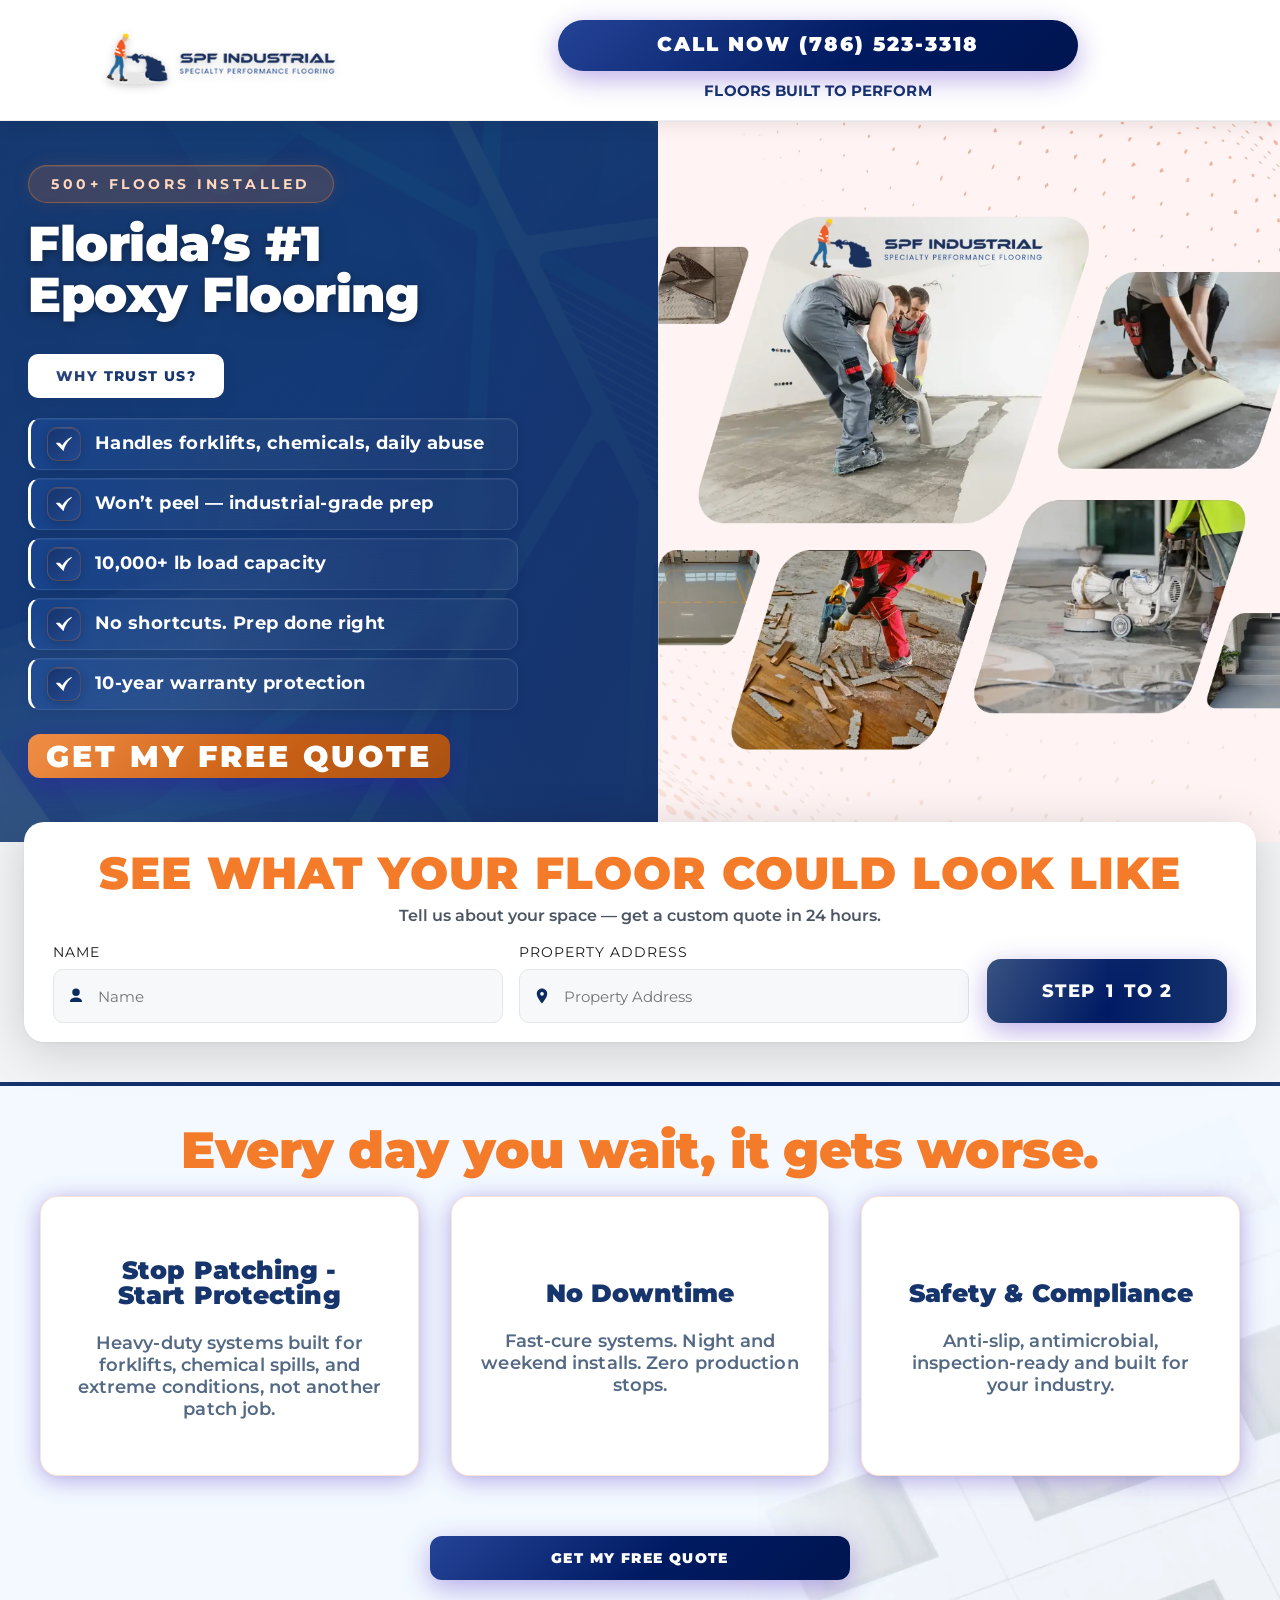
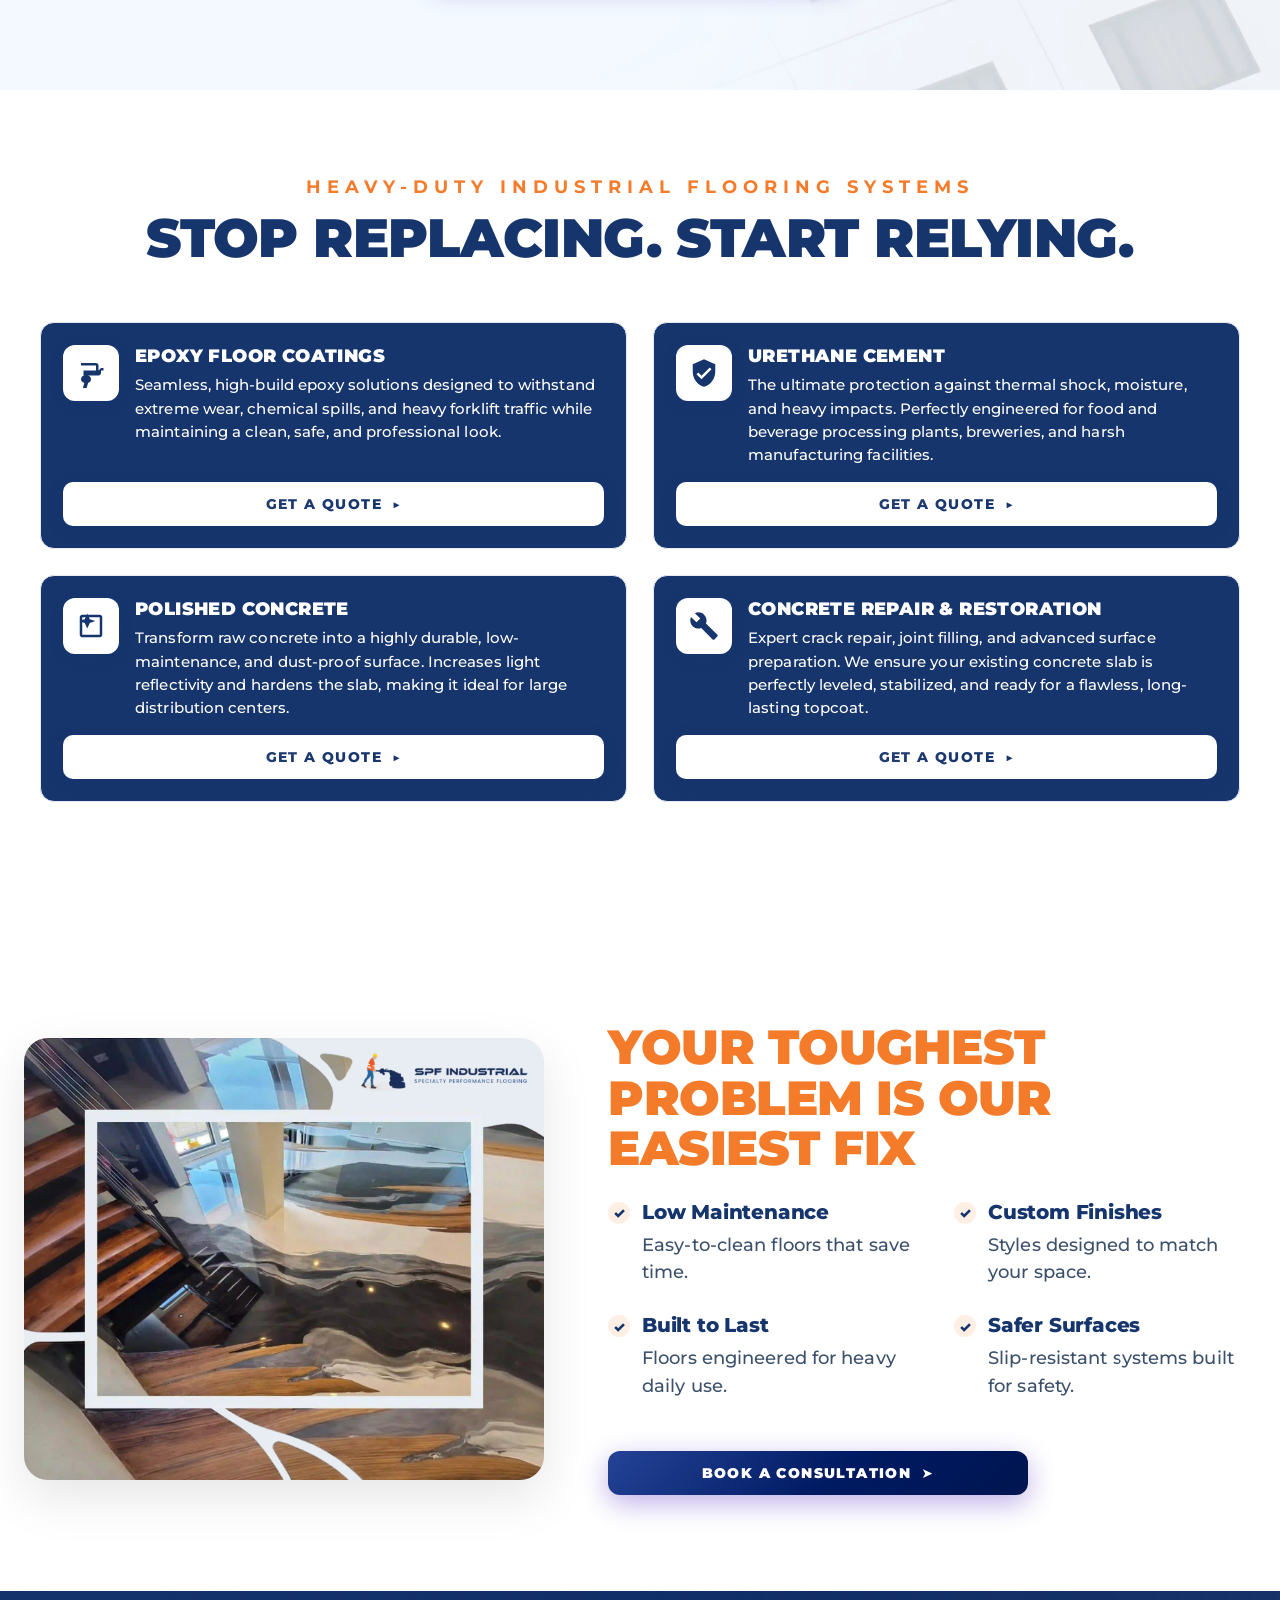
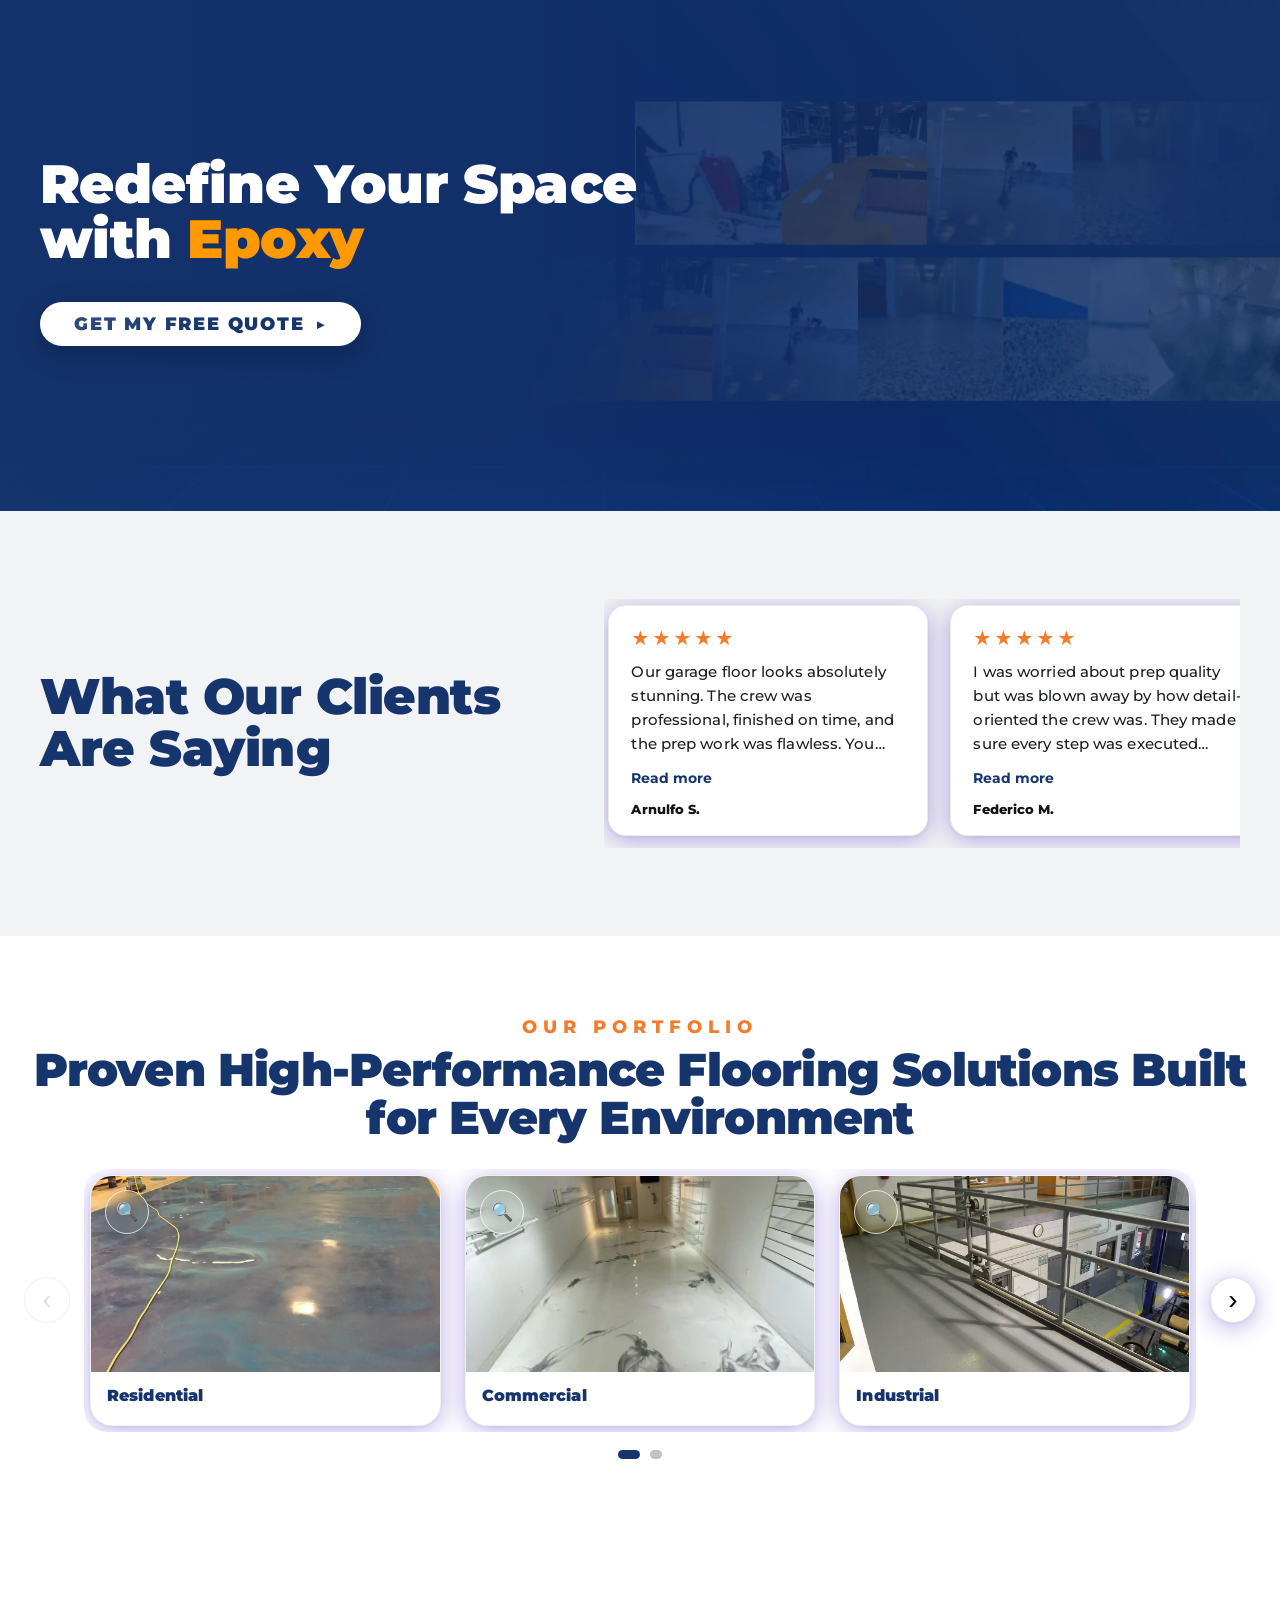
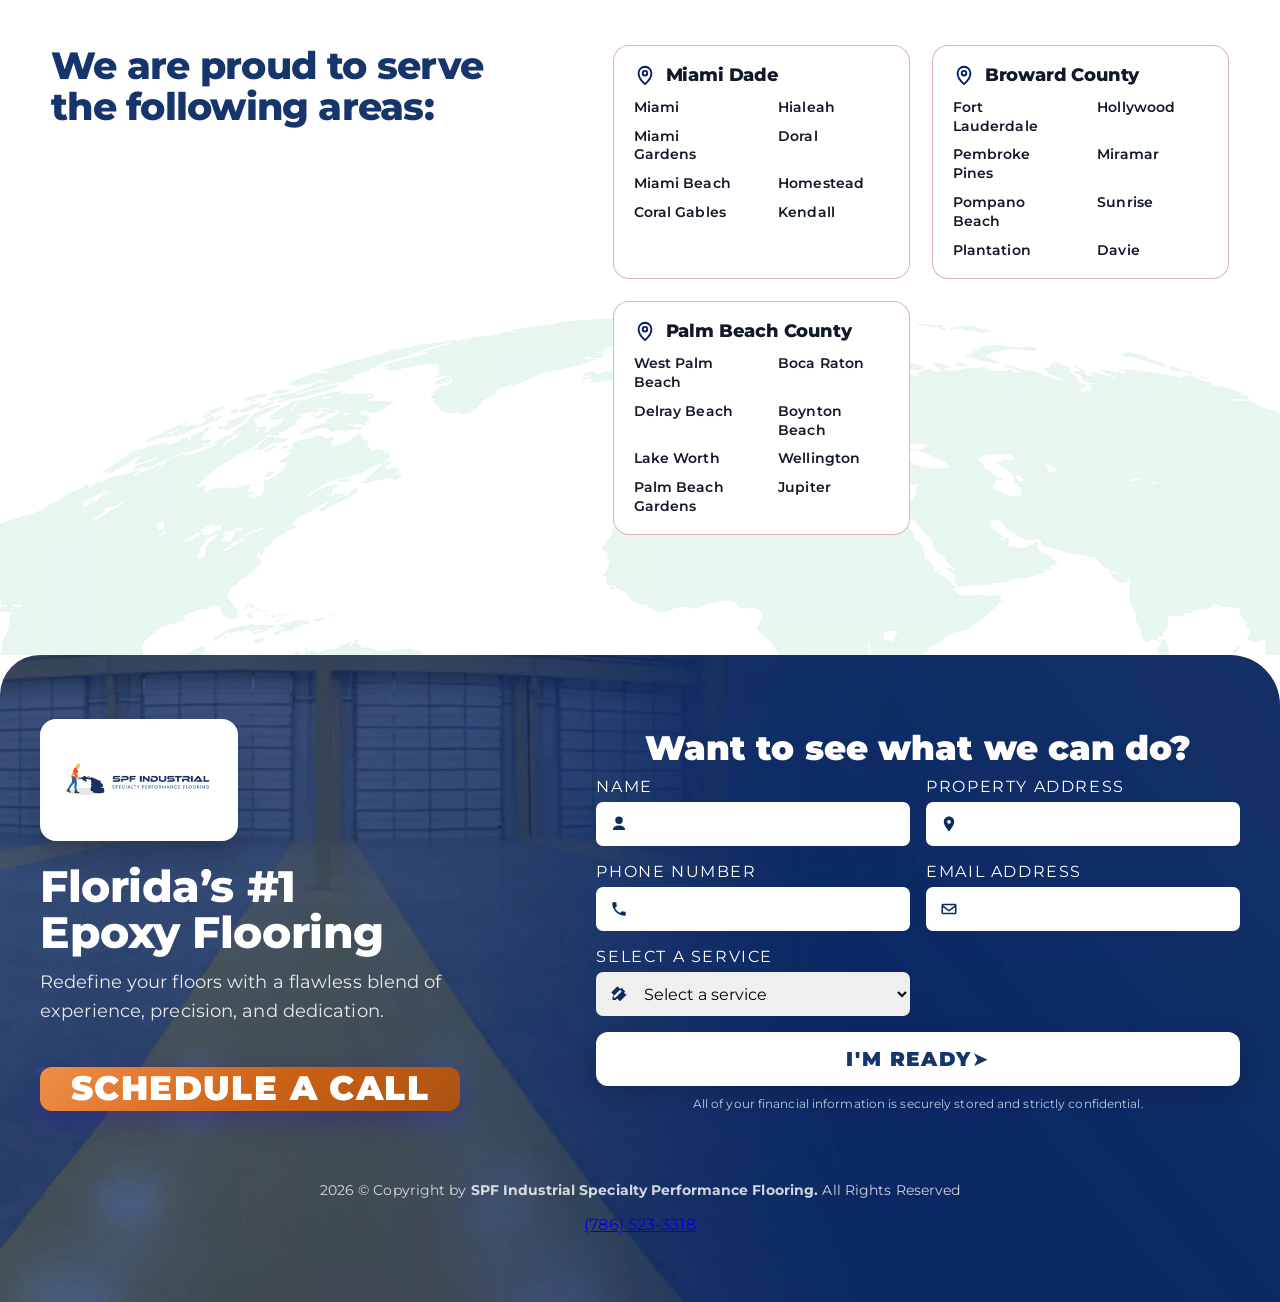
==== commit b72ebeab: ""updated"" ====
--- a/templates/index.html
+++ b/templates/index.html
@@ -370,7 +370,7 @@
               </a>
               
               <div class="pros-cta desktop-display ">
-                <a class="pros-btn-quote svc-btn hero-trust-btn" data-service=""
+                <a href="#contact" class="pros-btn-quote svc-btn hero-trust-btn" data-service=""
                   style="font-size:30px; margin-top:-10px;">
                   GET MY FREE QUOTE
                 </a>
@@ -616,7 +616,7 @@
       </div>
 
       <div class="pros-cta desktop-display">
-        <a class="pros-btn svc-btn" data-service="">
+        <a href="#contact" class="pros-btn svc-btn" data-service="">
           GET MY FREE QUOTE
         </a>
       </div>
@@ -664,7 +664,7 @@
               </div>
             </div>
 
-            <a class="svc-btn" data-service="">
+            <a href="#contact" class="svc-btn" data-service="">
               GET A QUOTE
               <span class="svc-arrow" aria-hidden="true">▶</span>
             </a>
@@ -691,7 +691,7 @@
               </div>
             </div>
 
-            <a class="svc-btn" data-service="">
+            <a href="#contact" class="svc-btn" data-service="">
               GET A QUOTE
               <span class="svc-arrow" aria-hidden="true">▶</span>
             </a>
@@ -716,7 +716,7 @@
               </div>
             </div>
 
-            <a class="svc-btn" data-service="">
+            <a href="#contact" class="svc-btn" data-service="">
               GET A QUOTE
               <span class="svc-arrow" aria-hidden="true">▶</span>
             </a>
@@ -741,7 +741,7 @@
               </div>
             </div>
 
-            <a class="svc-btn" data-service="">
+            <a href="#contact" class="svc-btn" data-service="">
               GET A QUOTE
               <span class="svc-arrow" aria-hidden="true">▶</span>
             </a>
@@ -796,7 +796,7 @@
         </div>
 
         <div class="pros-cta">
-          <a class="pros-btn svc-btn" data-service="">
+          <a href="#contact" class="pros-btn svc-btn" data-service="">
             BOOK A CONSULTATION <span aria-hidden="true">➤</span>
           </a>
         </div>
@@ -820,7 +820,7 @@
               you with any financing-related questions.
             </p> -->
 
-        <a class="financing-cta__btn svc-btn desktop-display" data-service="">
+        <a href="#contact" class="financing-cta__btn svc-btn desktop-display" data-service="">
           GET MY FREE QUOTE <span aria-hidden="true">▶</span>
         </a>
 
@@ -1185,7 +1185,7 @@
                 <span class="final-call-main">CALL (786) 523-3318</span>
               </a>
 
-              <a class=" pros-btn-quote svc-btn desktop-display hero-trust-btn" data-service="">
+              <a href="#contact" class=" pros-btn-quote svc-btn desktop-display hero-trust-btn" data-service="">
                 <span class="final-call-main">SCHEDULE A CALL</span>
               </a>
 
